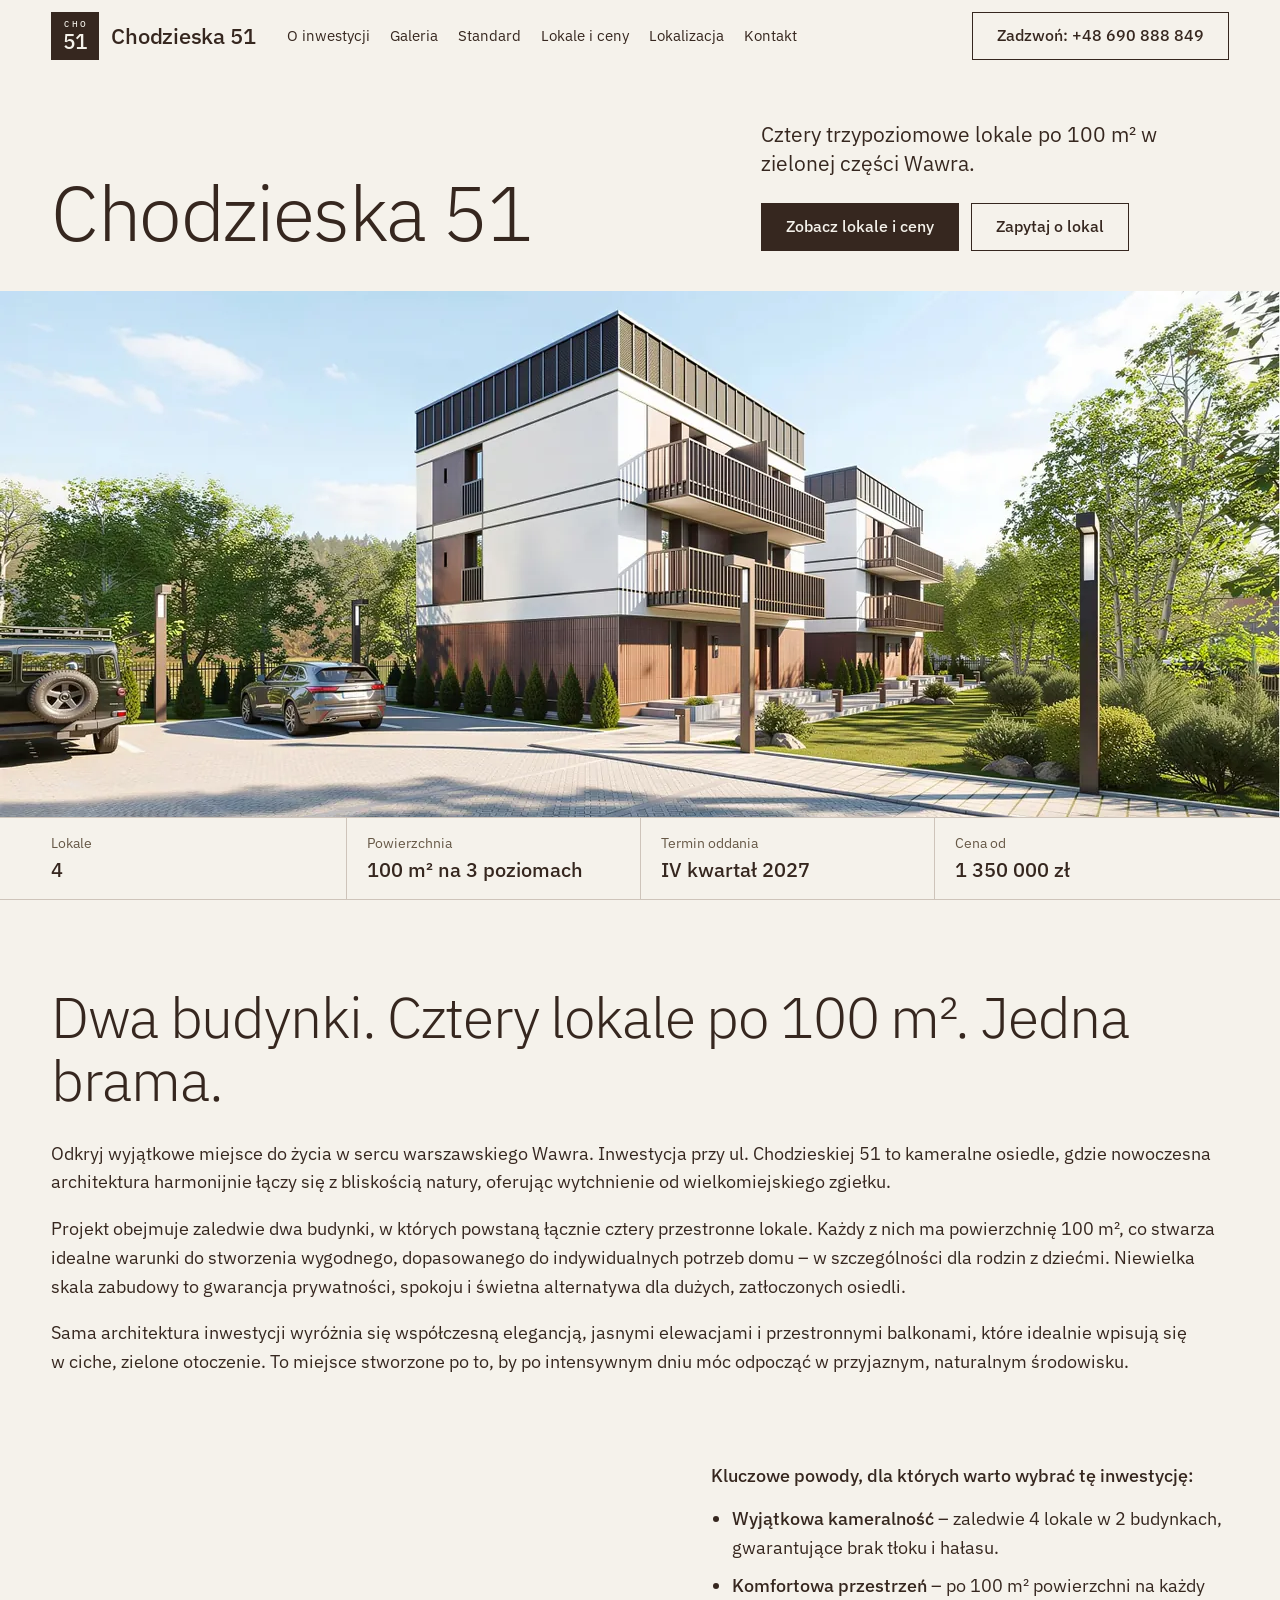
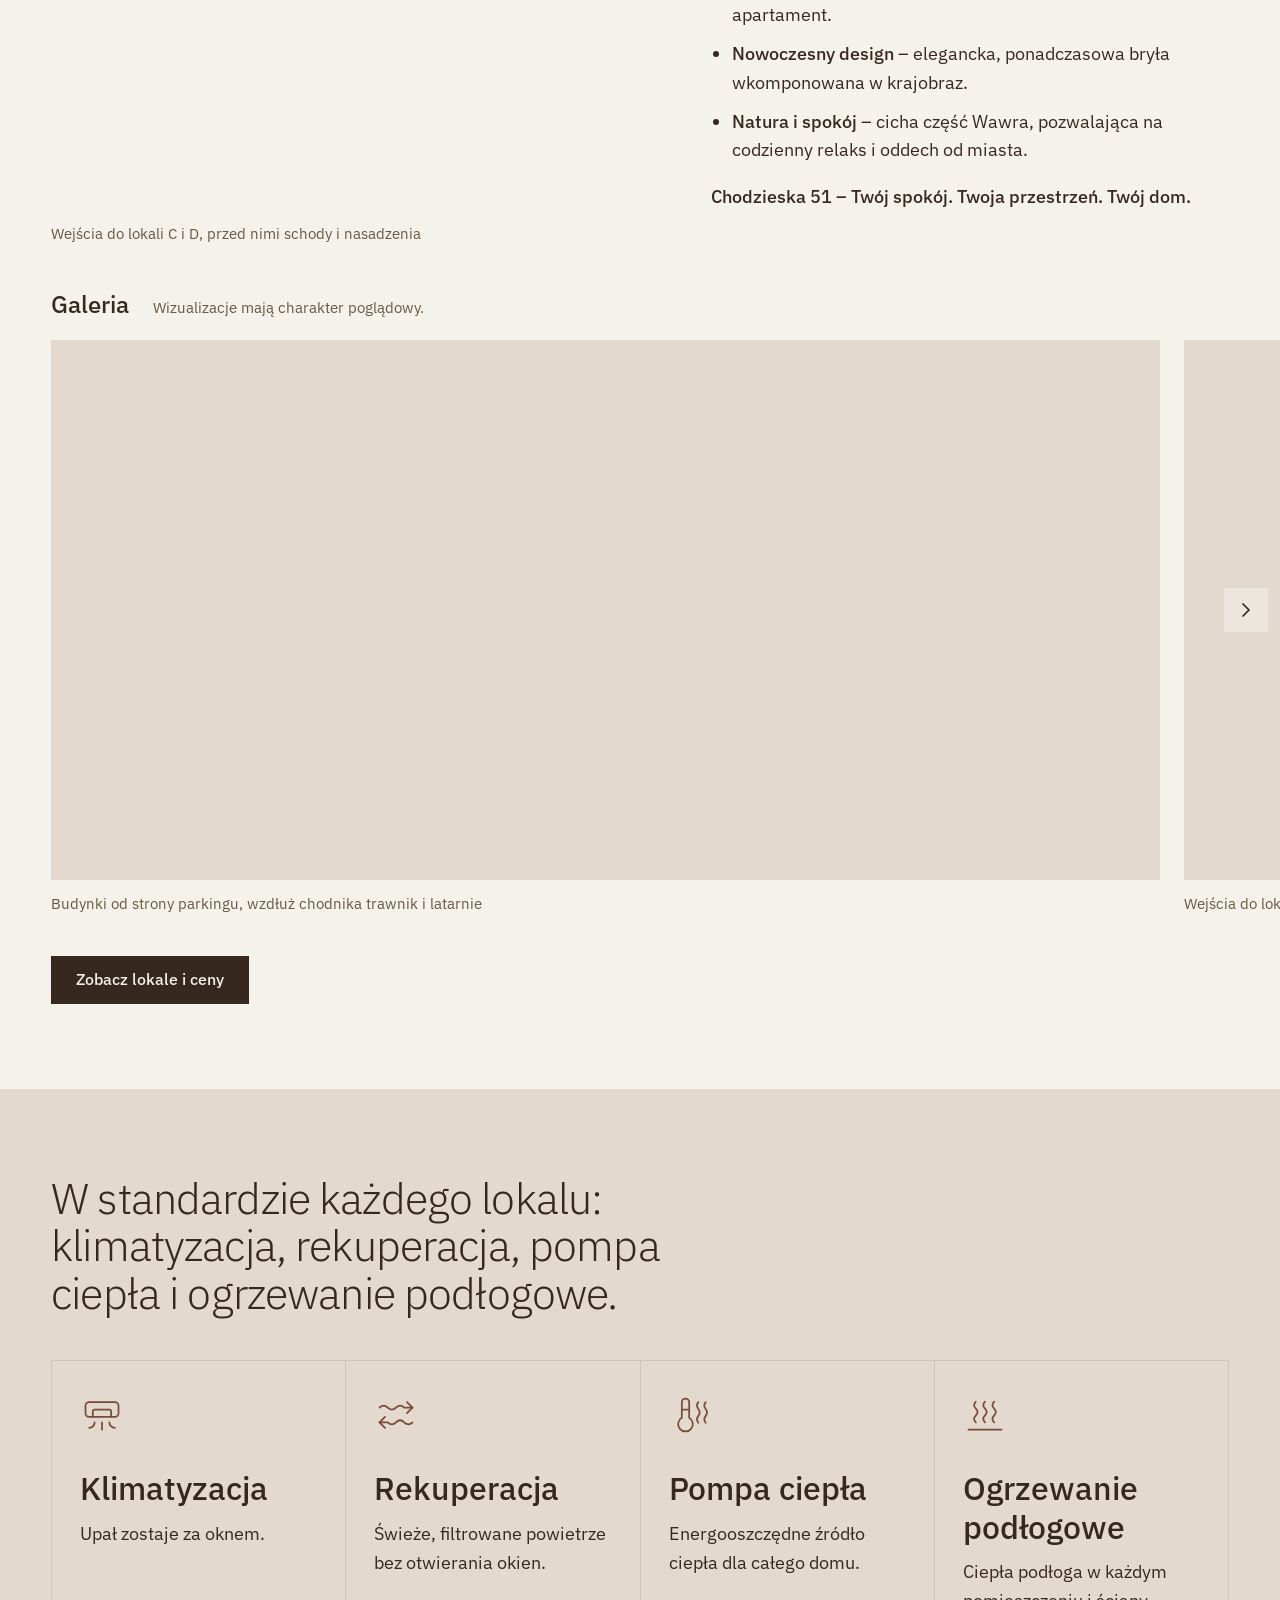
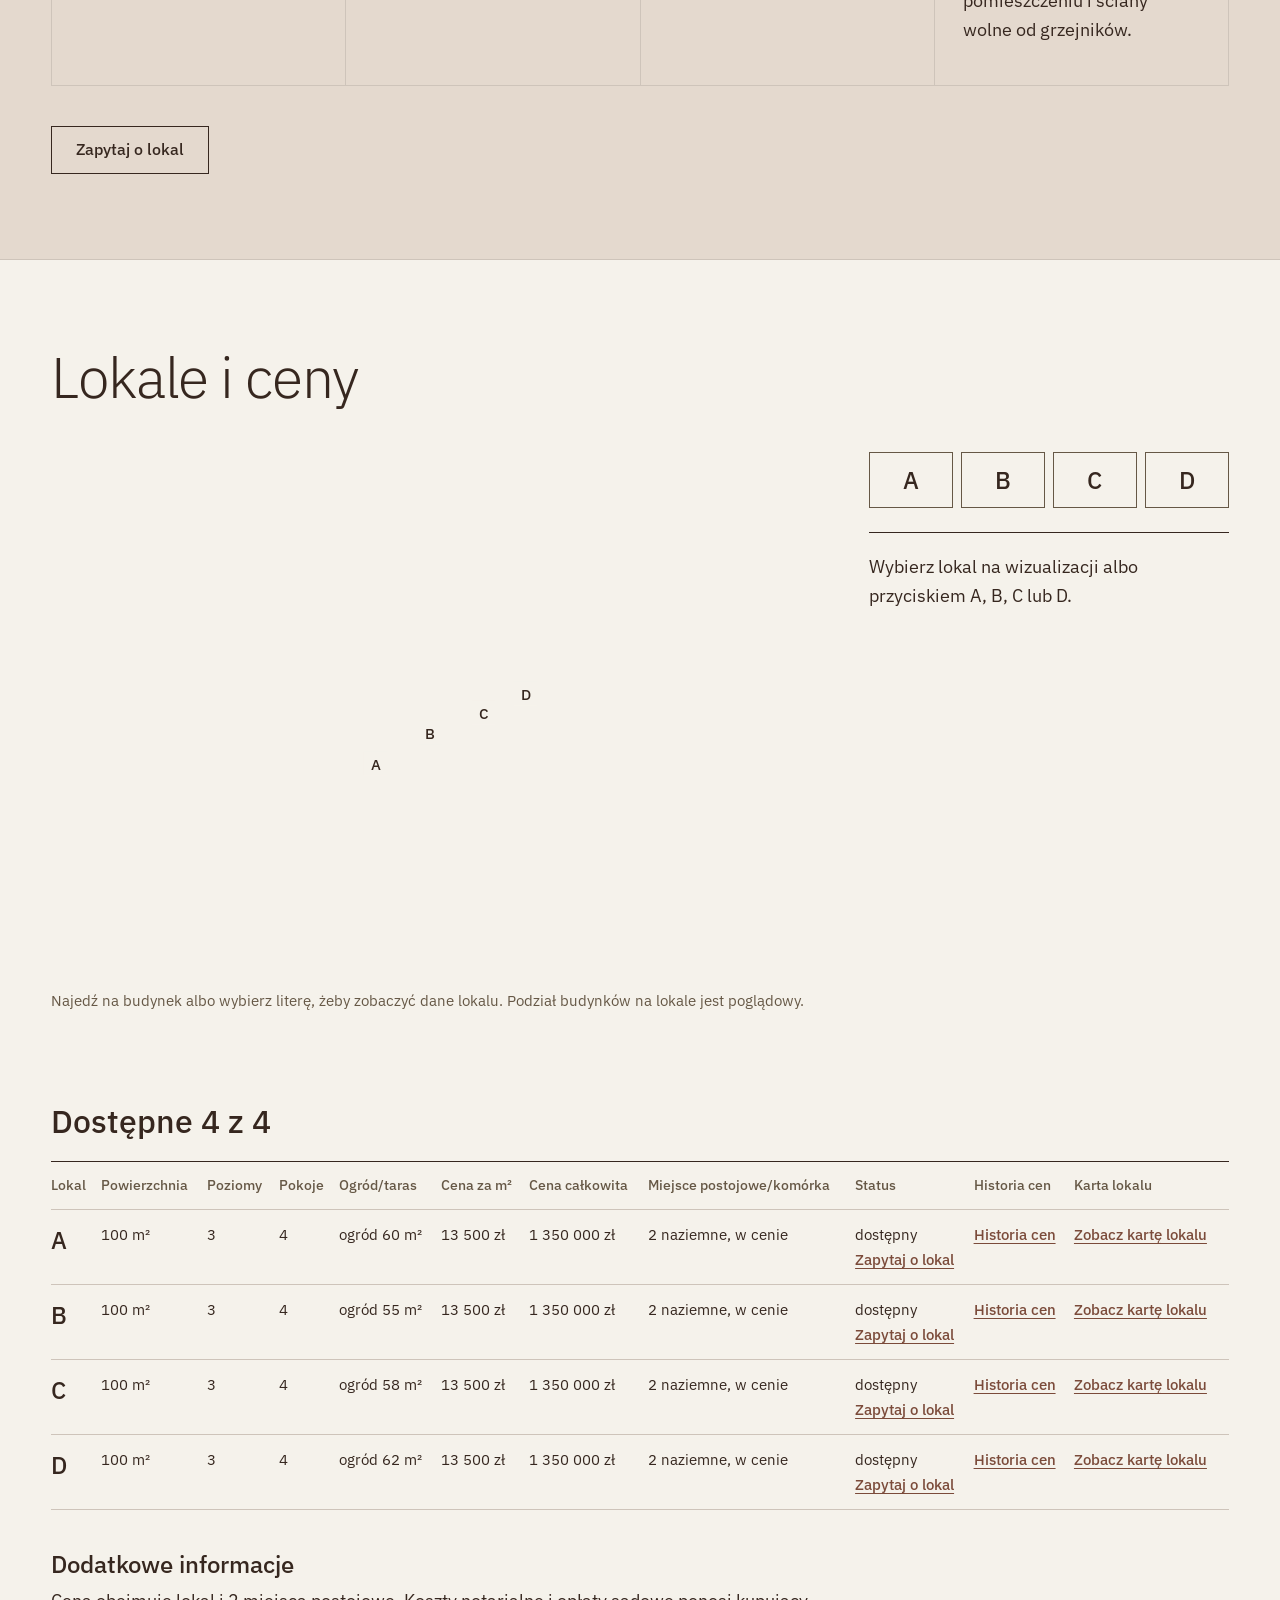
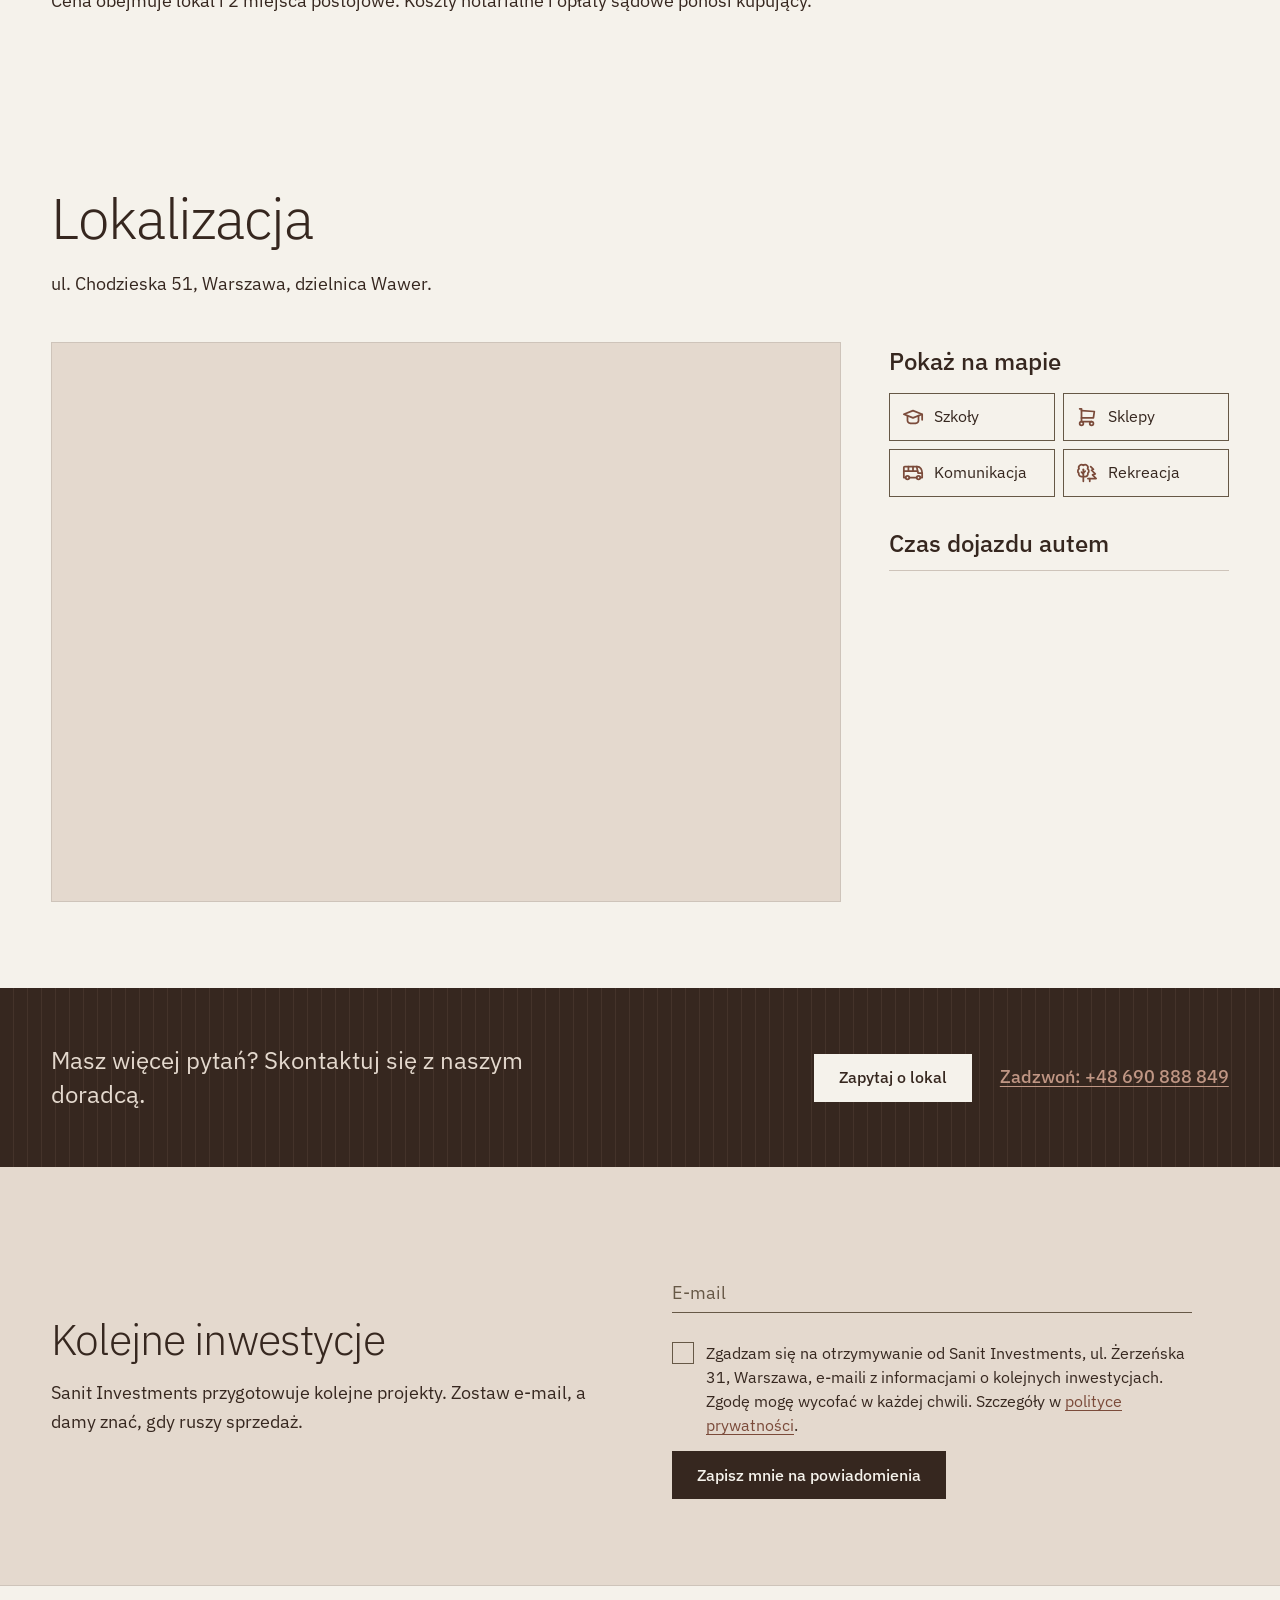
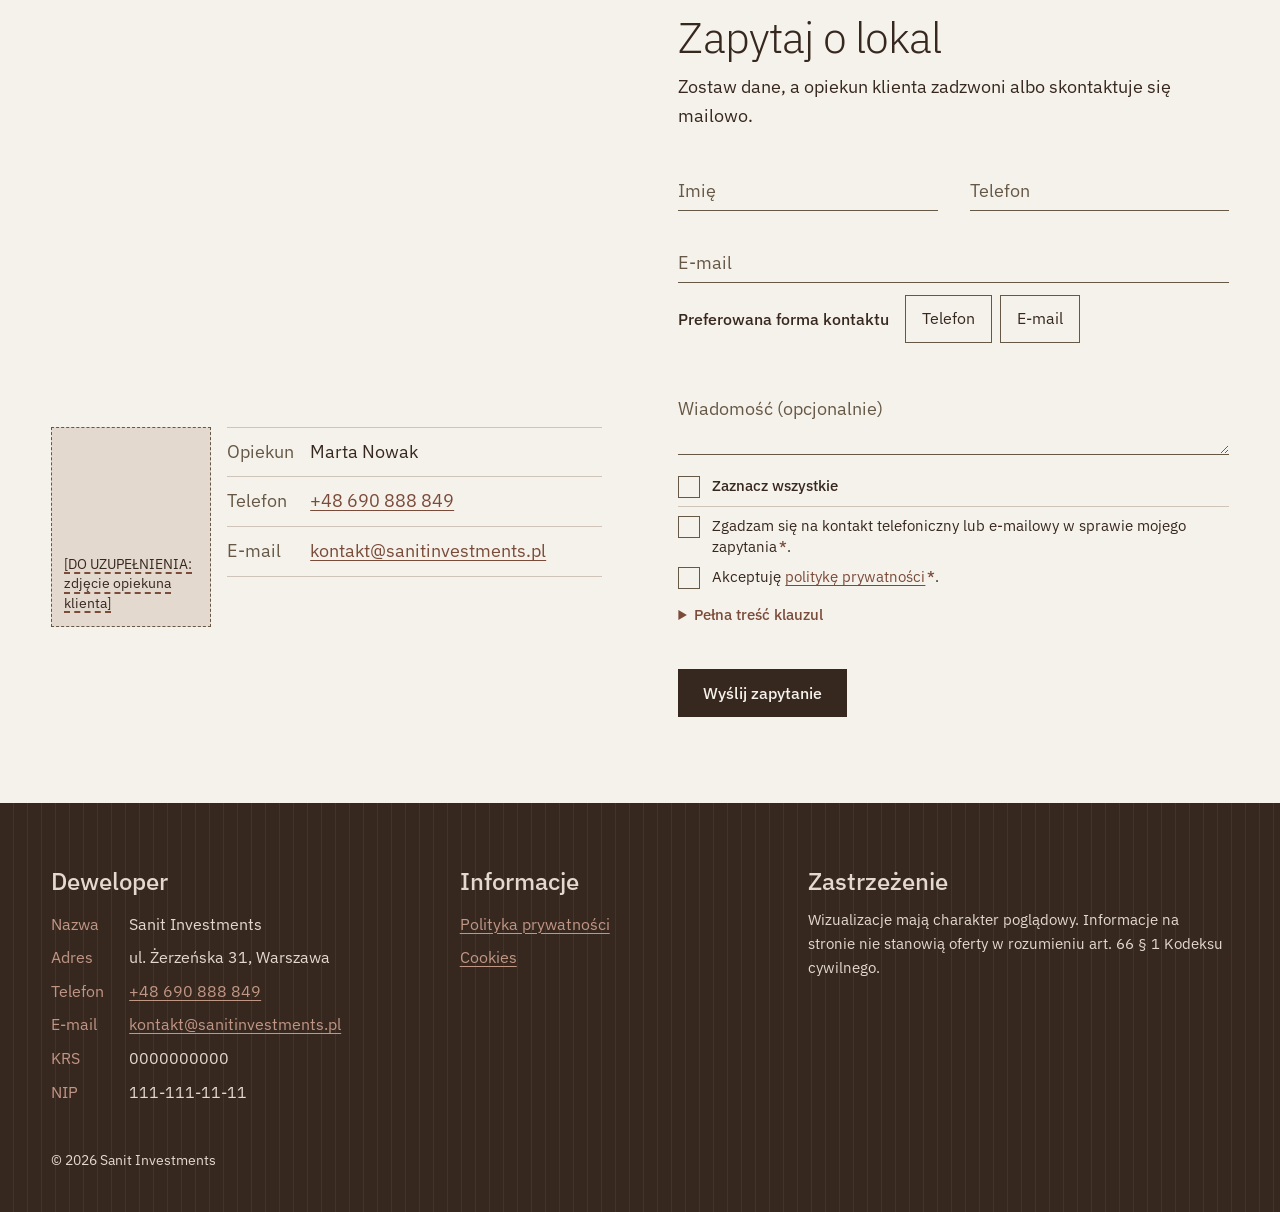
==== index.html @ c9e40774 "Aktualizacja z repo źródłowego (commit 1cdd232, test hero wariant B)" ====
<!doctype html>
<html lang="pl">
<head>
  <meta charset="utf-8">
  <meta http-equiv="Content-Security-Policy" content="default-src 'self'; script-src 'self'; style-src 'self'; img-src 'self' https://tile.openstreetmap.org; font-src 'self'; connect-src 'self'; form-action 'self'; base-uri 'self'; object-src 'none'">
  <meta name="referrer" content="strict-origin-when-cross-origin">
  <meta name="robots" content="noindex">
  <meta name="viewport" content="width=device-width, initial-scale=1">
  <title>Chodzieska 51 — cztery trzypoziomowe lokale w Wawrze | Sanit Investments</title>
  <meta name="description" content="Chodzieska 51 w Warszawie-Wawrze: dwa budynki, cztery trzypoziomowe lokale po 100 m². W standardzie klimatyzacja, rekuperacja, pompa ciepła i ogrzewanie podłogowe. Ceny jawne na stronie. Deweloper: Sanit Investments.">
  <!-- Domena poglądowa (POGLĄDOWE), do podmiany -->
  <link rel="canonical" href="https://kacperkwasek.github.io/chodzieska-51/">
  <meta property="og:type" content="website">
  <meta property="og:site_name" content="Sanit Investments">
  <meta property="og:locale" content="pl_PL">
  <meta property="og:title" content="Chodzieska 51 — cztery trzypoziomowe lokale w Wawrze">
  <meta property="og:description" content="Dwa budynki, cztery lokale po 100 m² na trzech poziomach. Warszawa, Wawer. Deweloper: Sanit Investments.">
  <meta property="og:url" content="https://kacperkwasek.github.io/chodzieska-51/">
  <meta property="og:image" content="https://kacperkwasek.github.io/chodzieska-51/assets/img/og-chodzieska-51.jpg">
  <meta property="og:image:width" content="1200">
  <meta property="og:image:height" content="630">
  <meta property="og:image:alt" content="Budynki Chodzieska 51 widziane od strony parkingu">
  <meta name="twitter:card" content="summary_large_image">
  <meta name="theme-color" content="#F5F2EB">
  <link rel="icon" href="assets/icons/favicon.svg" type="image/svg+xml">

  <link rel="preload" href="assets/fonts/ibm-plex-sans-latin-300-normal.woff2" as="font" type="font/woff2" crossorigin>
  <link rel="preload" href="assets/fonts/ibm-plex-sans-latin-400-normal.woff2" as="font" type="font/woff2" crossorigin>
  <link rel="stylesheet" href="assets/vendor/leaflet/leaflet.css">
  <link rel="stylesheet" href="assets/css/style.css">

  <script src="assets/js/data.js" defer></script>
  <script src="assets/vendor/leaflet/leaflet.js" defer></script>
  <script src="assets/js/main.js" defer></script>
</head>
<body>
  <a class="przeskocz" href="#tresc">Przejdź do treści</a>

  <!-- Nawigacja -->
  <header class="nav" id="nav">
    <div class="nav__wnetrze">
      <!-- Logo tymczasowe: znak „CHO 51” (HTML + CSS) i napis, IBM Plex Sans 500 -->
      <a class="nav__logo" href="#gora" aria-label="Chodzieska 51, początek strony"><span class="logo-znak" aria-hidden="true"><span class="logo-znak__cho">CHO</span><span class="logo-znak__nr">51</span></span><span class="nav__nazwa">Chodzieska 51</span></a>
      <nav aria-label="Główna">
        <ul class="nav__linki">
          <li><a href="#inwestycja">O inwestycji</a></li>
          <li><a href="#galeria">Galeria</a></li>
          <li><a href="#standard">Standard</a></li>
          <li><a href="#lokale">Lokale i ceny</a></li>
          <li><a href="#lokalizacja">Lokalizacja</a></li>
          <li><a href="#kontakt">Kontakt</a></li>
        </ul>
      </nav>
      <div class="nav__akcje">
        <!-- od 768 px pełny numer, węziej samo „Zadzwoń” -->
        <a class="btn btn--drugi nav__telefon" href="tel:+48690888849" data-telefon="pelny">Zadzwoń: +48 690 888 849</a>
        <a class="btn btn--drugi nav__telefon nav__telefon--krotki" href="tel:+48690888849" data-telefon="krotki">Zadzwoń</a>
        <button class="nav__menu-przycisk" type="button" aria-expanded="false" aria-controls="menu-panel">
          <svg class="ikona ikona--menu" aria-hidden="true" focusable="false"><use href="assets/icons/ikony.svg#menu"></use></svg><svg class="ikona ikona--zamknij" aria-hidden="true" focusable="false"><use href="assets/icons/ikony.svg#zamknij"></use></svg>Menu
        </button>
      </div>
    </div>
  </header>
  <div class="nav__panel" id="menu-panel" hidden>
    <nav aria-label="Menu">
      <ul>
        <li><a href="#inwestycja">O inwestycji</a></li>
        <li><a href="#galeria">Galeria</a></li>
        <li><a href="#standard">Standard</a></li>
        <li><a href="#lokale">Lokale i ceny</a></li>
        <li><a href="#lokalizacja">Lokalizacja</a></li>
        <li><a href="#kontakt">Kontakt</a></li>
      </ul>
    </nav>
    <div class="nav__panel-kontakt">
      <a class="btn btn--drugi nav__telefon" href="tel:+48690888849" data-telefon="pelny">Zadzwoń: +48 690 888 849</a>
      <a class="btn" href="#kontakt" data-zapytaj="">Zapytaj o lokal</a>
    </div>
  </div>

  <main id="tresc">

    <!-- 1. Hero (wariant B): nagłówek nad panoramą, pod nią pas faktów; żaden tekst nie leży na zdjęciu -->
    <section class="hero" id="gora" aria-labelledby="hero-tytul">
      <div class="wrap hero__rzad">
        <h1 id="hero-tytul">Chodzieska 51</h1>
        <div class="hero__prawa">
          <p class="hero__lead">Cztery trzypoziomowe lokale po 100&nbsp;m² w zielonej części Wawra.</p>
          <div class="hero__akcje">
            <a class="btn" href="#lokale">Zobacz lokale i ceny</a>
            <a class="btn btn--drugi" href="#kontakt" data-zapytaj="">Zapytaj o lokal</a>
          </div>
        </div>
      </div>
      <figure class="hero__panorama">
        <picture>
          <source type="image/webp" sizes="(max-width: 767px) 162vw, 100vw"
            srcset="assets/img/wizualizacja-3-640.webp 640w, assets/img/wizualizacja-3-1280.webp 1280w, assets/img/wizualizacja-3-1412.webp 1412w, assets/img/wizualizacja-3-2560.webp 2560w">
          <img src="assets/img/wizualizacja-3-1412.jpg"
            srcset="assets/img/wizualizacja-3-640.jpg 640w, assets/img/wizualizacja-3-1280.jpg 1280w, assets/img/wizualizacja-3-1412.jpg 1412w, assets/img/wizualizacja-3-2560.jpg 2560w"
            sizes="(max-width: 767px) 162vw, 100vw" width="1412" height="656" loading="eager" fetchpriority="high" decoding="async"
            alt="Dwa budynki Chodzieska 51 od strony parkingu: jasny tynk, brązowa okładzina, balkony z lamelami i zieleń wokół">
        </picture>
      </figure>
      <!-- Pas faktów: wartości wstawia main.js z data.js -->
      <div class="hero__fakty">
        <ul class="wrap hero__fakty-lista">
          <li><span class="etykieta">Lokale</span><span class="wartosc" data-lokale-liczba></span></li>
          <li><span class="etykieta">Powierzchnia</span><span class="wartosc" data-powierzchnia></span></li>
          <li><span class="etykieta">Termin oddania</span><span class="wartosc" data-termin></span></li>
          <li><span class="etykieta">Cena od</span><span class="wartosc" data-cena-od></span></li>
        </ul>
      </div>
    </section>

    <!-- 2. Inwestycja: tekst z renderem 7, pod spodem galeria -->
    <section class="sekcja inwestycja" id="inwestycja" aria-labelledby="inwestycja-tytul">
      <div class="wrap">
        <h2 id="inwestycja-tytul" class="wizualnie-ukryte">Inwestycja</h2>
        <!-- Pierwszy rząd: zdanie i opis na całą szerokość -->
        <div class="inwestycja__intro">
          <!-- Wariant domyślny: jedno duże zdanie -->
          <p class="intro__zdanie" data-wariant="zdanie">Dwa budynki. Cztery lokale po 100&nbsp;m². Jedna brama.</p>
          <!-- Wariant alternatywny (?intro=fakty): statyczny pasek faktów zamiast zdania -->
          <ul class="intro__fakty" data-wariant="fakty" hidden>
            <li><span class="liczba">2</span><span class="opis">budynki</span></li>
            <li><span class="liczba">4</span><span class="opis">lokale</span></li>
            <li><span class="liczba">100&nbsp;m²</span><span class="opis">każdy lokal</span></li>
            <li><span class="liczba">3</span><span class="opis">poziomy w każdym lokalu</span></li>
          </ul>
          <div class="intro__opis">
            <p>Odkryj wyjątkowe miejsce do życia w&nbsp;sercu warszawskiego Wawra. Inwestycja przy ul.&nbsp;Chodzieskiej 51 to kameralne osiedle, gdzie nowoczesna architektura harmonijnie łączy się z&nbsp;bliskością natury, oferując wytchnienie od wielkomiejskiego zgiełku.</p>
            <p>Projekt obejmuje zaledwie dwa budynki, w&nbsp;których powstaną łącznie cztery przestronne lokale. Każdy z&nbsp;nich ma powierzchnię 100&nbsp;m², co stwarza idealne warunki do stworzenia wygodnego, dopasowanego do indywidualnych potrzeb domu – w&nbsp;szczególności dla rodzin z&nbsp;dziećmi. Niewielka skala zabudowy to gwarancja prywatności, spokoju i&nbsp;świetna alternatywa dla dużych, zatłoczonych osiedli.</p>
            <p>Sama architektura inwestycji wyróżnia się współczesną elegancją, jasnymi elewacjami i&nbsp;przestronnymi balkonami, które idealnie wpisują się w&nbsp;ciche, zielone otoczenie. To miejsce stworzone po to, by po intensywnym dniu móc odpocząć w&nbsp;przyjaznym, naturalnym środowisku.</p>
          </div>
        </div>
        <!-- Drugi rząd: render 7 z lewej, kluczowe powody z prawej -->
        <div class="inwestycja__rzad">
          <figure class="inwestycja__zdjecie">
            <button type="button" class="powieksz" data-podglad aria-label="Powiększ zdjęcie: Wejścia do lokali C i D, przed nimi schody i nasadzenia">
              <picture>
                <source type="image/webp" sizes="(min-width: 900px) 46vw, 100vw" srcset="assets/img/wizualizacja-7-640.webp 640w, assets/img/wizualizacja-7-1194.webp 1194w">
                <img src="assets/img/wizualizacja-7-1194.jpg" srcset="assets/img/wizualizacja-7-640.jpg 640w, assets/img/wizualizacja-7-1194.jpg 1194w" sizes="(min-width: 900px) 46vw, 100vw"
                  width="1194" height="775" loading="lazy" decoding="async"
                  alt="Wejścia do lokali C i D z tabliczkami z literami, przed nimi schody, trawnik i nasadzenia">
              </picture>
            </button>
            <figcaption class="drobny">Wejścia do lokali C i D, przed nimi schody i nasadzenia</figcaption>
          </figure>
          <div class="inwestycja__powody">
            <p class="intro__wstep-listy">Kluczowe powody, dla których warto wybrać tę inwestycję:</p>
            <ul class="intro__powody">
              <li><strong>Wyjątkowa kameralność</strong> – zaledwie 4 lokale w&nbsp;2 budynkach, gwarantujące brak tłoku i&nbsp;hałasu.</li>
              <li><strong>Komfortowa przestrzeń</strong> – po 100&nbsp;m² powierzchni na każdy apartament.</li>
              <li><strong>Nowoczesny design</strong> – elegancka, ponadczasowa bryła wkomponowana w&nbsp;krajobraz.</li>
              <li><strong>Natura i&nbsp;spokój</strong> – cicha część Wawra, pozwalająca na codzienny relaks i&nbsp;oddech od miasta.</li>
            </ul>
            <p class="intro__haslo">Chodzieska 51 – Twój spokój. Twoja przestrzeń. Twój dom.</p>
          </div>
        </div>
      </div>

      <!-- Galeria (kotwica #galeria dla linku w nawigacji) -->
      <div class="galeria" id="galeria" role="group" aria-labelledby="galeria-tytul">
        <div class="wrap galeria__gora">
          <div class="galeria__tytul">
            <h3 id="galeria-tytul">Galeria</h3>
            <p class="drobny">Wizualizacje mają charakter poglądowy.</p>
          </div>
        </div>
        <!-- Karuzela: przesuwanie na boki (palec, gładzik, przeciąganie myszą) albo strzałki na krawędziach;
             z klawiatury strzałki w lewo/prawo, gdy galeria ma fokus. Bez zapętlania i bez autoodtwarzania. -->
        <div class="galeria__scena">
          <button type="button" class="galeria__strzalka galeria__strzalka--lewa" data-kierunek="-1" aria-label="Poprzednie zdjęcie" aria-controls="galeria-okno"><svg class="ikona" aria-hidden="true" focusable="false"><use href="assets/icons/ikony.svg#strzalka-lewa"></use></svg></button>
          <button type="button" class="galeria__strzalka galeria__strzalka--prawa" data-kierunek="1" aria-label="Następne zdjęcie" aria-controls="galeria-okno"><svg class="ikona" aria-hidden="true" focusable="false"><use href="assets/icons/ikony.svg#strzalka-prawa"></use></svg></button>
        <div class="galeria__okno" id="galeria-okno" tabindex="0" role="region" aria-label="Zdjęcia, przesuwane w poziomie. Strzałki w lewo i w prawo zmieniają zdjęcie.">
          <ul class="galeria__tor">
            <li>
              <figure>
                <button type="button" class="powieksz" data-podglad aria-label="Powiększ zdjęcie: Budynki od strony parkingu, wzdłuż chodnika trawnik i latarnie">
                  <picture>
                    <source type="image/webp" sizes="(min-width: 900px) 1290px, 650px" srcset="assets/img/wizualizacja-3-640.webp 640w, assets/img/wizualizacja-3-1280.webp 1280w, assets/img/wizualizacja-3-1412.webp 1412w">
                    <img src="assets/img/wizualizacja-3-1280.jpg" srcset="assets/img/wizualizacja-3-640.jpg 640w, assets/img/wizualizacja-3-1280.jpg 1280w, assets/img/wizualizacja-3-1412.jpg 1412w" sizes="(min-width: 900px) 1290px, 650px"
                      width="1412" height="656" loading="lazy" decoding="async"
                      alt="Dwa budynki od strony parkingu, przed nimi parking z kostki i latarnie">
                  </picture>
                </button>
                <figcaption>Budynki od strony parkingu, wzdłuż chodnika trawnik i latarnie</figcaption>
              </figure>
            </li>
            <li>
              <figure>
                <button type="button" class="powieksz" data-podglad aria-label="Powiększ zdjęcie: Wejścia do lokali A i B od strony ogrodu">
                  <picture>
                    <source type="image/webp" sizes="(min-width: 900px) 930px, 470px" srcset="assets/img/wizualizacja-4-640.webp 640w, assets/img/wizualizacja-4-1194.webp 1194w">
                    <img src="assets/img/wizualizacja-4-1194.jpg" srcset="assets/img/wizualizacja-4-640.jpg 640w, assets/img/wizualizacja-4-1194.jpg 1194w" sizes="(min-width: 900px) 930px, 470px"
                      width="1194" height="775" loading="lazy" decoding="async"
                      alt="Wejścia do lokali A i B z tabliczkami z literami, przed nimi chodnik i trawnik">
                  </picture>
                </button>
                <figcaption>Wejścia do lokali A i B od strony ogrodu</figcaption>
              </figure>
            </li>
            <li>
              <figure>
                <button type="button" class="powieksz" data-podglad aria-label="Powiększ zdjęcie: Taras z fotelami przy przeszklonych drzwiach na parterze">
                  <picture>
                    <source type="image/webp" sizes="(min-width: 900px) 930px, 470px" srcset="assets/img/wizualizacja-5-640.webp 640w, assets/img/wizualizacja-5-1194.webp 1194w">
                    <img src="assets/img/wizualizacja-5-1194.jpg" srcset="assets/img/wizualizacja-5-640.jpg 640w, assets/img/wizualizacja-5-1194.jpg 1194w" sizes="(min-width: 900px) 930px, 470px"
                      width="1194" height="775" loading="lazy" decoding="async"
                      alt="Taras przy przeszklonych drzwiach z dwoma fotelami i stolikiem, obok ścianka z lamel">
                  </picture>
                </button>
                <figcaption>Taras z fotelami przy przeszklonych drzwiach na parterze</figcaption>
              </figure>
            </li>
            <li>
              <figure>
                <button type="button" class="powieksz" data-podglad aria-label="Powiększ zdjęcie: Taras z leżakami, za nim trawnik i rząd iglaków">
                  <picture>
                    <source type="image/webp" sizes="(min-width: 900px) 930px, 470px" srcset="assets/img/wizualizacja-6-640.webp 640w, assets/img/wizualizacja-6-1194.webp 1194w">
                    <img src="assets/img/wizualizacja-6-1194.jpg" srcset="assets/img/wizualizacja-6-640.jpg 640w, assets/img/wizualizacja-6-1194.jpg 1194w" sizes="(min-width: 900px) 930px, 470px"
                      width="1194" height="775" loading="lazy" decoding="async"
                      alt="Taras z dwoma leżakami przy przeszklonych drzwiach, za nim trawnik i iglaki">
                  </picture>
                </button>
                <figcaption>Taras z leżakami, za nim trawnik i rząd iglaków</figcaption>
              </figure>
            </li>
            <li>
              <figure>
                <button type="button" class="powieksz" data-podglad aria-label="Powiększ zdjęcie: Chodnik od parkingu do wejść, obok trawnik i krzewy">
                  <picture>
                    <source type="image/webp" sizes="(min-width: 900px) 780px, 390px" srcset="assets/img/wizualizacja-2-640.webp 640w, assets/img/wizualizacja-2-850.webp 850w">
                    <img src="assets/img/wizualizacja-2-850.jpg" srcset="assets/img/wizualizacja-2-640.jpg 640w, assets/img/wizualizacja-2-850.jpg 850w" sizes="(min-width: 900px) 780px, 390px"
                      width="850" height="655" loading="lazy" decoding="async"
                      alt="Chodnik wzdłuż budynków, latarnie, trawnik i krzewy">
                  </picture>
                </button>
                <figcaption>Chodnik od parkingu do wejść, obok trawnik i krzewy</figcaption>
              </figure>
            </li>
            <li>
              <figure>
                <button type="button" class="powieksz" data-podglad aria-label="Powiększ zdjęcie: Brama wjazdowa z nazwą ulicy, za nią podjazd z kostki">
                  <picture>
                    <source type="image/webp" sizes="(min-width: 900px) 870px, 440px" srcset="assets/img/wizualizacja-8-640.webp 640w, assets/img/wizualizacja-8-1157.webp 1157w">
                    <img src="assets/img/wizualizacja-8-1157.jpg" srcset="assets/img/wizualizacja-8-640.jpg 640w, assets/img/wizualizacja-8-1157.jpg 1157w" sizes="(min-width: 900px) 870px, 440px"
                      width="1157" height="800" loading="lazy" decoding="async"
                      alt="Brama wjazdowa z tabliczką CHODZIESKA, za nią podjazd z kostki i budynki">
                  </picture>
                </button>
                <figcaption>Brama wjazdowa z nazwą ulicy, za nią podjazd z kostki</figcaption>
              </figure>
            </li>
          </ul>
        </div>
        </div>
      </div>

      <!-- CTA pod galerią: w tej samej pozycji co „Zapytaj o lokal” pod planszami Standardu -->
      <div class="wrap cta-wiersz">
        <a class="btn" href="#lokale">Zobacz lokale i ceny</a>
      </div>
    </section>

    <!-- 4. Standard -->
    <section class="sekcja sekcja--cien standard" id="standard" aria-labelledby="standard-tytul">
      <div class="wrap">
        <div class="sekcja__naglowek">
          <h2 id="standard-tytul">W standardzie każdego lokalu: klimatyzacja, rekuperacja, pompa ciepła i ogrzewanie podłogowe.</h2>
        </div>
        <!-- Ikony: assets/icons/ikony.svg (Tabler Icons MIT + własne w stylu Tablera, tools/ikony.py) -->
        <ul class="plansze">
          <li class="plansza">
            <svg class="ikona" aria-hidden="true" focusable="false"><use href="assets/icons/ikony.svg#klimatyzacja"></use></svg>
            <h3>Klimatyzacja</h3>
            <p>Upał zostaje za oknem.</p>
          </li>
          <li class="plansza">
            <svg class="ikona" aria-hidden="true" focusable="false"><use href="assets/icons/ikony.svg#rekuperacja"></use></svg>
            <h3>Rekuperacja</h3>
            <p>Świeże, filtrowane powietrze bez otwierania okien.</p>
          </li>
          <li class="plansza">
            <svg class="ikona" aria-hidden="true" focusable="false"><use href="assets/icons/ikony.svg#pompa-ciepla"></use></svg>
            <h3>Pompa ciepła</h3>
            <!-- TODO: doprecyzować po potwierdzeniu typu pompy -->
            <p>Energooszczędne źródło ciepła dla całego domu.</p>
          </li>
          <li class="plansza">
            <svg class="ikona" aria-hidden="true" focusable="false"><use href="assets/icons/ikony.svg#ogrzewanie-podlogowe"></use></svg>
            <h3>Ogrzewanie podłogowe</h3>
            <p>Ciepła podłoga w każdym pomieszczeniu i ściany wolne od grzejników.</p>
          </li>
        </ul>
        <div class="standard__cta">
          <a class="btn btn--drugi" href="#kontakt" data-zapytaj="">Zapytaj o lokal</a>
        </div>
      </div>
    </section>

    <!-- 5. Lokale i ceny -->
    <section class="sekcja lokale" id="lokale" aria-labelledby="lokale-tytul">
      <div class="wrap">
        <div class="sekcja__naglowek">
          <h2 id="lokale-tytul">Lokale i ceny</h2>
        </div>

        <div class="lokale__uklad">
          <figure class="wybor">
            <div class="wybor__kadr">
              <picture>
                <source type="image/webp" sizes="(min-width: 1100px) 900px, (max-width: 699px) 150vw, 100vw" srcset="assets/img/wizualizacja-1-lokale-640.webp 640w, assets/img/wizualizacja-1-lokale-1280.webp 1280w, assets/img/wizualizacja-1-lokale-1400.webp 1400w">
                <img src="assets/img/wizualizacja-1-lokale-1280.jpg" srcset="assets/img/wizualizacja-1-lokale-640.jpg 640w, assets/img/wizualizacja-1-lokale-1280.jpg 1280w, assets/img/wizualizacja-1-lokale-1400.jpg 1400w" sizes="(min-width: 1100px) 900px, (max-width: 699px) 150vw, 100vw"
                  width="1400" height="954" loading="lazy" decoding="async"
                  alt="Widok z lotu ptaka na dwa budynki Chodzieska 51 wśród zieleni, w tle panorama centrum Warszawy">
              </picture>
              <!-- Nakładka SVG z obszarami lokali: budowana w main.js z danych w data.js -->
              <svg class="wybor__nakladka" id="wybor-nakladka" role="group" aria-label="Lokale na wizualizacji"></svg>
            </div>
            <figcaption class="drobny">Najedź na budynek albo wybierz literę, żeby zobaczyć dane lokalu. Podział budynków na lokale jest poglądowy.</figcaption>
          </figure>

          <div class="lokale__boczny">
            <div class="lokale__przyciski" role="group" aria-label="Wybierz lokal">
              <button type="button" class="przycisk-lokalu" data-lokal="A" aria-pressed="false" aria-controls="panel-lokalu">A</button>
              <button type="button" class="przycisk-lokalu" data-lokal="B" aria-pressed="false" aria-controls="panel-lokalu">B</button>
              <button type="button" class="przycisk-lokalu" data-lokal="C" aria-pressed="false" aria-controls="panel-lokalu">C</button>
              <button type="button" class="przycisk-lokalu" data-lokal="D" aria-pressed="false" aria-controls="panel-lokalu">D</button>
            </div>
            <div class="panel-lokalu" id="panel-lokalu" aria-live="polite">
              <p>Wybierz lokal na wizualizacji albo przyciskiem A, B, C lub D.</p>
            </div>
          </div>
        </div>

        <div class="dostepnosc">
          <p class="dostepnosc__liczba" id="dostepnosc">Dostępne 4 z 4</p>
        </div>

        <div class="tabela-przewijana" tabindex="0" role="region" aria-labelledby="cennik-podpis">
          <table class="cennik">
            <caption id="cennik-podpis" class="wizualnie-ukryte">Cennik lokali Chodzieska 51</caption>
            <thead>
              <tr>
                <th scope="col">Lokal</th>
                <th scope="col">Powierzchnia</th>
                <th scope="col">Poziomy</th>
                <th scope="col">Pokoje</th>
                <th scope="col">Ogród/taras</th>
                <th scope="col">Cena za m²</th>
                <th scope="col">Cena całkowita</th>
                <th scope="col">Miejsce postojowe/komórka</th>
                <th scope="col">Status</th>
                <th scope="col">Historia cen</th>
                <th scope="col">Karta lokalu</th>
              </tr>
            </thead>
            <tbody id="cennik-wiersze">
              <!-- wiersze z data.js (main.js) -->
            </tbody>
          </table>
        </div>
        <noscript><p>Cennik wymaga włączonego JavaScriptu.</p></noscript>

        <div class="koszty">
          <h3>Dodatkowe informacje</h3>
          <p data-koszty>Cena obejmuje lokal i 2 miejsca postojowe. Koszty notarialne i opłaty sądowe ponosi kupujący.</p>
        </div>
      </div>
    </section>

    <dialog class="okno" id="okno-historia" aria-labelledby="okno-historia-tytul">
      <div class="okno__wnetrze">
        <div class="okno__gora">
          <h2 id="okno-historia-tytul">Historia cen</h2>
          <button type="button" class="okno__zamknij" data-zamknij>Zamknij</button>
        </div>
        <div id="okno-historia-tresc"></div>
      </div>
    </dialog>

    <!-- Karta lokalu: panel z prawej (desktop) / pełny ekran (telefon); treść wstawia main.js z data.js.
         Adres #lokal-a … #lokal-d otwiera kartę od razu. -->
    <dialog class="karta" id="karta" aria-labelledby="karta-tytul">
      <div class="karta__gora">
        <div>
          <h2 id="karta-tytul">Lokal</h2>
          <p class="karta__status" id="karta-status"></p>
        </div>
        <button type="button" class="btn btn--drugi" data-zamknij>Zamknij</button>
      </div>
      <div class="karta__tresc" id="karta-tresc"></div>
    </dialog>

    <!-- Podgląd zdjęć na pełnym ekranie (galeria i render 7); treść wstawia main.js -->
    <dialog class="podglad" id="podglad" aria-label="Podgląd zdjęcia">
      <div class="podglad__gora">
        <p class="podglad__licznik" aria-live="polite"></p>
        <button type="button" class="btn btn--jasny" data-zamknij>Zamknij</button>
      </div>
      <figure class="podglad__scena">
        <div class="podglad__obraz"></div>
        <figcaption class="podglad__podpis"></figcaption>
      </figure>
      <div class="podglad__nawigacja">
        <button type="button" class="btn btn--jasny" data-kierunek="-1" aria-label="Poprzednie zdjęcie">Poprzednie</button>
        <button type="button" class="btn btn--jasny" data-kierunek="1" aria-label="Następne zdjęcie">Następne</button>
      </div>
    </dialog>

    <!-- 6. Lokalizacja -->
    <section class="sekcja lokalizacja" id="lokalizacja" aria-labelledby="lokalizacja-tytul">
      <div class="wrap">
        <div class="sekcja__naglowek">
          <h2 id="lokalizacja-tytul">Lokalizacja</h2>
          <p>ul. Chodzieska 51, Warszawa, dzielnica Wawer.</p>
        </div>
        <div class="lokalizacja__uklad">
          <div>
            <div class="mapa" id="mapa" role="region" aria-label="Mapa okolicy ul. Chodzieskiej"></div>
          </div>
          <div>
            <fieldset class="filtry">
              <legend>Pokaż na mapie</legend>
              <div class="filtry__lista">
                <button type="button" class="filtr" data-kategoria="szkoly" aria-pressed="true"><svg class="ikona" aria-hidden="true" focusable="false"><use href="assets/icons/ikony.svg#szkoly"></use></svg>Szkoły</button>
                <button type="button" class="filtr" data-kategoria="sklepy" aria-pressed="true"><svg class="ikona" aria-hidden="true" focusable="false"><use href="assets/icons/ikony.svg#sklepy"></use></svg>Sklepy</button>
                <button type="button" class="filtr" data-kategoria="komunikacja" aria-pressed="true"><svg class="ikona" aria-hidden="true" focusable="false"><use href="assets/icons/ikony.svg#komunikacja"></use></svg>Komunikacja</button>
                <button type="button" class="filtr" data-kategoria="zielen" aria-pressed="true"><svg class="ikona" aria-hidden="true" focusable="false"><use href="assets/icons/ikony.svg#zielen"></use></svg>Rekreacja</button>
              </div>
            </fieldset>
            <div class="dojazdy">
              <h3>Czas dojazdu autem</h3>
              <dl id="dojazdy"></dl>
            </div>
          </div>
        </div>
      </div>
    </section>

    <!-- Pas CTA między Lokalizacją a dalszą częścią strony (ciemny, pionowe prążkowanie) -->
    <section class="ciemna pas-cta" aria-label="Zapytaj o lokal">
      <div class="wrap pas-cta__wnetrze">
        <p class="pas-cta__tekst">Masz więcej pytań? Skontaktuj się z naszym doradcą.</p>
        <div class="pas-cta__akcje">
          <a class="btn btn--jasny" href="#kontakt" data-zapytaj="">Zapytaj o lokal</a>
          <a class="pas-cta__tel" href="tel:+48690888849" data-telefon="pelny">Zadzwoń: +48 690 888 849</a>
        </div>
      </div>
    </section>

    <!-- 7. Kolejne inwestycje -->
    <section class="sekcja sekcja--cien kolejne" id="kolejne" aria-labelledby="kolejne-tytul">
      <div class="wrap kolejne__uklad">
        <div>
          <h2 id="kolejne-tytul">Kolejne inwestycje</h2>
          <p><span data-spolka-nazwa>Sanit Investments</span> przygotowuje kolejne projekty. Zostaw e-mail, a damy znać, gdy ruszy sprzedaż.</p>
        </div>
        <div>
          <form id="formularz-powiadomienia" action="/api/powiadomienia" method="post" novalidate>
            <div class="pole">
              <input type="email" id="pow-email" name="email" placeholder=" " autocomplete="email" required aria-describedby="pow-email-blad">
              <label for="pow-email">E-mail</label>
              <span class="blad" id="pow-email-blad" hidden></span>
            </div>
            <div class="zgoda">
              <input type="checkbox" id="pow-zgoda" name="zgoda_powiadomienia" value="tak" required aria-describedby="pow-zgoda-blad">
              <div>
                <label for="pow-zgoda">Zgadzam się na otrzymywanie od Sanit Investments, ul. Żerzeńska 31, Warszawa, e-maili z informacjami o kolejnych inwestycjach. Zgodę mogę wycofać w każdej chwili. Szczegóły w <a href="polityka-prywatnosci.html">polityce prywatności</a>.</label><!-- treść POGLĄDOWA, do weryfikacji przez prawnika -->
                <span class="blad" id="pow-zgoda-blad" hidden></span>
              </div>
            </div>
            <button class="btn" type="submit">Zapisz mnie na powiadomienia</button>
          </form>
          <div class="sukces" id="powiadomienia-sukces" hidden tabindex="-1">
            <h3>Zapisano na powiadomienia</h3>
            <p>Damy znać e-mailem, gdy ruszy sprzedaż kolejnej inwestycji.</p>
            <p class="drobny">W wersji roboczej dane nie są nigdzie wysyłane.</p>
          </div>
        </div>
      </div>
    </section>

    <!-- 8. Kontakt -->
    <section class="sekcja kontakt" id="kontakt" aria-labelledby="kontakt-naglowek">
      <div class="wrap kontakt__uklad">
        <div>
          <figure class="kontakt__zdjecie">
            <picture>
              <source type="image/webp" sizes="(min-width: 1000px) 50vw, 100vw" srcset="assets/img/wizualizacja-8-640.webp 640w, assets/img/wizualizacja-8-1157.webp 1157w">
              <img src="assets/img/wizualizacja-8-1157.jpg" srcset="assets/img/wizualizacja-8-640.jpg 640w, assets/img/wizualizacja-8-1157.jpg 1157w" sizes="(min-width: 1000px) 50vw, 100vw"
                width="1157" height="800" loading="lazy" decoding="async"
                alt="Brama wjazdowa z tabliczką CHODZIESKA, za nią podjazd i budynki">
            </picture>
          </figure>
          <div class="kontakt__dane">
            <div class="opiekun-placeholder" role="img" aria-label="Miejsce na zdjęcie opiekuna klienta">
              <span class="placeholder">[DO UZUPEŁNIENIA: zdjęcie opiekuna klienta]</span>
            </div>
            <dl>
              <div><dt>Opiekun</dt><dd data-kontakt="osoba">Marta Nowak</dd></div>
              <div><dt>Telefon</dt><dd data-kontakt="telefon"><a href="tel:+48690888849">+48 690 888 849</a></dd></div>
              <div><dt>E-mail</dt><dd data-kontakt="email"><a href="mailto:kontakt@sanitinvestments.pl">kontakt@sanitinvestments.pl</a></dd></div>
            </dl>
          </div>
        </div>

        <div>
          <h2 id="kontakt-naglowek" tabindex="-1">Zapytaj o lokal</h2>
          <p class="kontakt__intro">Zostaw dane, a opiekun klienta zadzwoni albo skontaktuje się mailowo.</p>

          <form id="formularz-kontakt" action="/api/kontakt" method="post" novalidate autocomplete="on">
            <div class="pole">
              <input type="text" id="k-imie" name="imie" placeholder=" " autocomplete="given-name" required aria-describedby="k-imie-blad">
              <label for="k-imie">Imię</label>
              <span class="blad" id="k-imie-blad" hidden></span>
            </div>
            <div class="pole">
              <input type="tel" id="k-telefon" name="telefon" placeholder=" " autocomplete="tel" inputmode="tel" required aria-describedby="k-telefon-blad">
              <label for="k-telefon">Telefon</label>
              <span class="blad" id="k-telefon-blad" hidden></span>
            </div>
            <div class="pole">
              <input type="email" id="k-email" name="email" placeholder=" " autocomplete="email" required aria-describedby="k-email-blad">
              <label for="k-email">E-mail</label>
              <span class="blad" id="k-email-blad" hidden></span>
            </div>
            <fieldset class="grupa" id="k-forma-grupa" aria-describedby="k-forma-blad">
              <legend>Preferowana forma kontaktu</legend>
              <div class="wybory">
                <label class="wybor-opcja"><input type="radio" name="forma_kontaktu" value="telefon"><span>Telefon</span></label>
                <label class="wybor-opcja"><input type="radio" name="forma_kontaktu" value="email"><span>E-mail</span></label>
              </div>
              <span class="blad" id="k-forma-blad" hidden></span>
            </fieldset>
            <div class="pole">
              <textarea id="k-wiadomosc" name="wiadomosc" placeholder=" " rows="2"></textarea>
              <label for="k-wiadomosc">Wiadomość (opcjonalnie)</label>
            </div>


            <fieldset class="grupa">
              <legend class="wizualnie-ukryte">Zgody</legend>
              <div class="zgoda zgoda--wszystkie">
                <input type="checkbox" id="k-zgody-wszystkie" autocomplete="off">
                <label for="k-zgody-wszystkie">Zaznacz wszystkie</label>
              </div>
              <div class="zgoda">
                <input type="checkbox" id="k-zgoda-kontakt" name="zgoda_kontakt" value="tak" data-zgoda required autocomplete="off" aria-describedby="k-zgoda-kontakt-blad">
                <div>
                  <label for="k-zgoda-kontakt">Zgadzam się na kontakt telefoniczny lub e-mailowy w sprawie mojego zapytania<span class="wymagane" aria-hidden="true">*</span><span class="wizualnie-ukryte"> (wymagane)</span>.</label>
                  <span class="blad" id="k-zgoda-kontakt-blad" hidden></span>
                </div>
              </div>
              <div class="zgoda">
                <input type="checkbox" id="k-zgoda-polityka" name="zgoda_polityka" value="tak" data-zgoda required autocomplete="off" aria-describedby="k-zgoda-polityka-blad">
                <div>
                  <label for="k-zgoda-polityka">Akceptuję <a href="polityka-prywatnosci.html">politykę prywatności</a><span class="wymagane" aria-hidden="true">*</span><span class="wizualnie-ukryte"> (wymagane)</span>.</label>
                  <span class="blad" id="k-zgoda-polityka-blad" hidden></span>
                </div>
              </div>
              <details class="klauzule">
                <summary>Pełna treść klauzul</summary>
                <!-- Treść POGLĄDOWA, do weryfikacji przez prawnika -->
                <p>Administratorem Twoich danych osobowych jest Sanit Investments, ul. Żerzeńska 31, Warszawa. Dane z formularza (imię, telefon, e-mail, treść wiadomości) przetwarzamy, żeby odpowiedzieć na zapytanie i skontaktować się z Tobą w wybrany sposób (art. 6 ust. 1 lit. a i b RODO). Podanie danych jest dobrowolne, ale bez nich nie odpowiemy na zapytanie.</p>
                <p>Dane przechowujemy do zakończenia rozmów o zakupie lokalu, a potem przez okres przedawnienia ewentualnych roszczeń. Odbiorcami danych mogą być firmy, które świadczą nam usługi hostingu i poczty elektronicznej. Masz prawo dostępu do danych, ich sprostowania, usunięcia, ograniczenia przetwarzania i przeniesienia, a także prawo wniesienia skargi do Prezesa Urzędu Ochrony Danych Osobowych.</p>
                <p>Zgodę na kontakt telefoniczny lub e-mailowy możesz wycofać w każdej chwili, pisząc na <a href="mailto:kontakt@sanitinvestments.pl">kontakt@sanitinvestments.pl</a>. Wycofanie zgody nie wpływa na zgodność z prawem przetwarzania przed jej wycofaniem. Więcej w <a href="polityka-prywatnosci.html">polityce prywatności</a>.</p>
              </details>
            </fieldset>

            <button class="btn kontakt__wyslij" type="submit" id="k-wyslij">Wyślij zapytanie</button>
          </form>

          <div class="sukces" id="kontakt-sukces" hidden tabindex="-1">
            <h3 id="kontakt-sukces-tytul">Wysłano zapytanie</h3>
            <p>Dziękujemy. Opiekun klienta odezwie się w wybrany przez Ciebie sposób.</p>
            <p class="drobny">W wersji roboczej dane nie są nigdzie wysyłane.</p>
          </div>
        </div>
      </div>
    </section>
  </main>

  <!-- 9. Stopka -->
  <footer class="ciemna stopka">
    <div class="wrap">
      <div class="stopka__siatka">
        <div>
          <h2>Deweloper</h2>
          <dl>
            <div><dt>Nazwa</dt><dd data-spolka="nazwa">Sanit Investments</dd></div>
            <div><dt>Adres</dt><dd data-spolka="adres">ul. Żerzeńska 31, Warszawa</dd></div>
            <div><dt>Telefon</dt><dd data-spolka="telefon"><a href="tel:+48690888849">+48 690 888 849</a></dd></div>
            <div><dt>E-mail</dt><dd data-spolka="email"><a href="mailto:kontakt@sanitinvestments.pl">kontakt@sanitinvestments.pl</a></dd></div>
            <div><dt>KRS</dt><dd data-spolka="krs">0000000000</dd></div>
            <div><dt>NIP</dt><dd data-spolka="nip">111-111-11-11</dd></div>
          </dl>
        </div>
        <div>
          <h2>Informacje</h2>
          <ul>
            <li><a href="polityka-prywatnosci.html">Polityka prywatności</a></li>
            <li><a href="polityka-prywatnosci.html#cookies">Cookies</a></li>
          </ul>
        </div>
        <div>
          <h2>Zastrzeżenie</h2>
          <p class="stopka__zastrzezenie">Wizualizacje mają charakter poglądowy. Informacje na stronie nie stanowią oferty w rozumieniu art. 66 § 1 Kodeksu cywilnego.</p>
        </div>
      </div>
      <p class="stopka__dol">© <span id="rok">2026</span> <span data-spolka="nazwa">Sanit Investments</span></p>
    </div>
  </footer>

  <!-- Telefon: przyklejony dolny pasek (po hero, chowa się przy Kontakcie i stopce) -->
  <nav class="pasek-dolny" id="pasek-dolny" aria-label="Szybki kontakt">
    <a class="btn btn--drugi" href="tel:+48690888849" data-telefon="krotki">Zadzwoń</a>
    <a class="btn" href="#kontakt" data-zapytaj="">Zapytaj o lokal</a>
  </nav>
</body>
</html>
---- assets/vendor/leaflet/leaflet.css ----
/* required styles */

.leaflet-pane,
.leaflet-tile,
.leaflet-marker-icon,
.leaflet-marker-shadow,
.leaflet-tile-container,
.leaflet-pane > svg,
.leaflet-pane > canvas,
.leaflet-zoom-box,
.leaflet-image-layer,
.leaflet-layer {
	position: absolute;
	left: 0;
	top: 0;
	}
.leaflet-container {
	overflow: hidden;
	}
.leaflet-tile,
.leaflet-marker-icon,
.leaflet-marker-shadow {
	-webkit-user-select: none;
	   -moz-user-select: none;
	        user-select: none;
	  -webkit-user-drag: none;
	}
/* Prevents IE11 from highlighting tiles in blue */
.leaflet-tile::selection {
	background: transparent;
}
/* Safari renders non-retina tile on retina better with this, but Chrome is worse */
.leaflet-safari .leaflet-tile {
	image-rendering: -webkit-optimize-contrast;
	}
/* hack that prevents hw layers "stretching" when loading new tiles */
.leaflet-safari .leaflet-tile-container {
	width: 1600px;
	height: 1600px;
	-webkit-transform-origin: 0 0;
	}
.leaflet-marker-icon,
.leaflet-marker-shadow {
	display: block;
	}
/* .leaflet-container svg: reset svg max-width decleration shipped in Joomla! (joomla.org) 3.x */
/* .leaflet-container img: map is broken in FF if you have max-width: 100% on tiles */
.leaflet-container .leaflet-overlay-pane svg {
	max-width: none !important;
	max-height: none !important;
	}
.leaflet-container .leaflet-marker-pane img,
.leaflet-container .leaflet-shadow-pane img,
.leaflet-container .leaflet-tile-pane img,
.leaflet-container img.leaflet-image-layer,
.leaflet-container .leaflet-tile {
	max-width: none !important;
	max-height: none !important;
	width: auto;
	padding: 0;
	}

.leaflet-container img.leaflet-tile {
	/* See: https://bugs.chromium.org/p/chromium/issues/detail?id=600120 */
	mix-blend-mode: plus-lighter;
}

.leaflet-container.leaflet-touch-zoom {
	-ms-touch-action: pan-x pan-y;
	touch-action: pan-x pan-y;
	}
.leaflet-container.leaflet-touch-drag {
	-ms-touch-action: pinch-zoom;
	/* Fallback for FF which doesn't support pinch-zoom */
	touch-action: none;
	touch-action: pinch-zoom;
}
.leaflet-container.leaflet-touch-drag.leaflet-touch-zoom {
	-ms-touch-action: none;
	touch-action: none;
}
.leaflet-container {
	-webkit-tap-highlight-color: transparent;
}
.leaflet-container a {
	-webkit-tap-highlight-color: rgba(51, 181, 229, 0.4);
}
.leaflet-tile {
	filter: inherit;
	visibility: hidden;
	}
.leaflet-tile-loaded {
	visibility: inherit;
	}
.leaflet-zoom-box {
	width: 0;
	height: 0;
	-moz-box-sizing: border-box;
	     box-sizing: border-box;
	z-index: 800;
	}
/* workaround for https://bugzilla.mozilla.org/show_bug.cgi?id=888319 */
.leaflet-overlay-pane svg {
	-moz-user-select: none;
	}

.leaflet-pane         { z-index: 400; }

.leaflet-tile-pane    { z-index: 200; }
.leaflet-overlay-pane { z-index: 400; }
.leaflet-shadow-pane  { z-index: 500; }
.leaflet-marker-pane  { z-index: 600; }
.leaflet-tooltip-pane   { z-index: 650; }
.leaflet-popup-pane   { z-index: 700; }

.leaflet-map-pane canvas { z-index: 100; }
.leaflet-map-pane svg    { z-index: 200; }

.leaflet-vml-shape {
	width: 1px;
	height: 1px;
	}
.lvml {
	behavior: url(#default#VML);
	display: inline-block;
	position: absolute;
	}


/* control positioning */

.leaflet-control {
	position: relative;
	z-index: 800;
	pointer-events: visiblePainted; /* IE 9-10 doesn't have auto */
	pointer-events: auto;
	}
.leaflet-top,
.leaflet-bottom {
	position: absolute;
	z-index: 1000;
	pointer-events: none;
	}
.leaflet-top {
	top: 0;
	}
.leaflet-right {
	right: 0;
	}
.leaflet-bottom {
	bottom: 0;
	}
.leaflet-left {
	left: 0;
	}
.leaflet-control {
	float: left;
	clear: both;
	}
.leaflet-right .leaflet-control {
	float: right;
	}
.leaflet-top .leaflet-control {
	margin-top: 10px;
	}
.leaflet-bottom .leaflet-control {
	margin-bottom: 10px;
	}
.leaflet-left .leaflet-control {
	margin-left: 10px;
	}
.leaflet-right .leaflet-control {
	margin-right: 10px;
	}


/* zoom and fade animations */

.leaflet-fade-anim .leaflet-popup {
	opacity: 0;
	-webkit-transition: opacity 0.2s linear;
	   -moz-transition: opacity 0.2s linear;
	        transition: opacity 0.2s linear;
	}
.leaflet-fade-anim .leaflet-map-pane .leaflet-popup {
	opacity: 1;
	}
.leaflet-zoom-animated {
	-webkit-transform-origin: 0 0;
	    -ms-transform-origin: 0 0;
	        transform-origin: 0 0;
	}
svg.leaflet-zoom-animated {
	will-change: transform;
}

.leaflet-zoom-anim .leaflet-zoom-animated {
	-webkit-transition: -webkit-transform 0.25s cubic-bezier(0,0,0.25,1);
	   -moz-transition:    -moz-transform 0.25s cubic-bezier(0,0,0.25,1);
	        transition:         transform 0.25s cubic-bezier(0,0,0.25,1);
	}
.leaflet-zoom-anim .leaflet-tile,
.leaflet-pan-anim .leaflet-tile {
	-webkit-transition: none;
	   -moz-transition: none;
	        transition: none;
	}

.leaflet-zoom-anim .leaflet-zoom-hide {
	visibility: hidden;
	}


/* cursors */

.leaflet-interactive {
	cursor: pointer;
	}
.leaflet-grab {
	cursor: -webkit-grab;
	cursor:    -moz-grab;
	cursor:         grab;
	}
.leaflet-crosshair,
.leaflet-crosshair .leaflet-interactive {
	cursor: crosshair;
	}
.leaflet-popup-pane,
.leaflet-control {
	cursor: auto;
	}
.leaflet-dragging .leaflet-grab,
.leaflet-dragging .leaflet-grab .leaflet-interactive,
.leaflet-dragging .leaflet-marker-draggable {
	cursor: move;
	cursor: -webkit-grabbing;
	cursor:    -moz-grabbing;
	cursor:         grabbing;
	}

/* marker & overlays interactivity */
.leaflet-marker-icon,
.leaflet-marker-shadow,
.leaflet-image-layer,
.leaflet-pane > svg path,
.leaflet-tile-container {
	pointer-events: none;
	}

.leaflet-marker-icon.leaflet-interactive,
.leaflet-image-layer.leaflet-interactive,
.leaflet-pane > svg path.leaflet-interactive,
svg.leaflet-image-layer.leaflet-interactive path {
	pointer-events: visiblePainted; /* IE 9-10 doesn't have auto */
	pointer-events: auto;
	}

/* visual tweaks */

.leaflet-container {
	background: #ddd;
	outline-offset: 1px;
	}
.leaflet-container a {
	color: #0078A8;
	}
.leaflet-zoom-box {
	border: 2px dotted #38f;
	background: rgba(255,255,255,0.5);
	}


/* general typography */
.leaflet-container {
	font-family: "Helvetica Neue", Arial, Helvetica, sans-serif;
	font-size: 12px;
	font-size: 0.75rem;
	line-height: 1.5;
	}


/* general toolbar styles */

.leaflet-bar {
	box-shadow: 0 1px 5px rgba(0,0,0,0.65);
	border-radius: 4px;
	}
.leaflet-bar a {
	background-color: #fff;
	border-bottom: 1px solid #ccc;
	width: 26px;
	height: 26px;
	line-height: 26px;
	display: block;
	text-align: center;
	text-decoration: none;
	color: black;
	}
.leaflet-bar a,
.leaflet-control-layers-toggle {
	background-position: 50% 50%;
	background-repeat: no-repeat;
	display: block;
	}
.leaflet-bar a:hover,
.leaflet-bar a:focus {
	background-color: #f4f4f4;
	}
.leaflet-bar a:first-child {
	border-top-left-radius: 4px;
	border-top-right-radius: 4px;
	}
.leaflet-bar a:last-child {
	border-bottom-left-radius: 4px;
	border-bottom-right-radius: 4px;
	border-bottom: none;
	}
.leaflet-bar a.leaflet-disabled {
	cursor: default;
	background-color: #f4f4f4;
	color: #bbb;
	}

.leaflet-touch .leaflet-bar a {
	width: 30px;
	height: 30px;
	line-height: 30px;
	}
.leaflet-touch .leaflet-bar a:first-child {
	border-top-left-radius: 2px;
	border-top-right-radius: 2px;
	}
.leaflet-touch .leaflet-bar a:last-child {
	border-bottom-left-radius: 2px;
	border-bottom-right-radius: 2px;
	}

/* zoom control */

.leaflet-control-zoom-in,
.leaflet-control-zoom-out {
	font: bold 18px 'Lucida Console', Monaco, monospace;
	text-indent: 1px;
	}

.leaflet-touch .leaflet-control-zoom-in, .leaflet-touch .leaflet-control-zoom-out  {
	font-size: 22px;
	}


/* layers control */

.leaflet-control-layers {
	box-shadow: 0 1px 5px rgba(0,0,0,0.4);
	background: #fff;
	border-radius: 5px;
	}
.leaflet-control-layers-toggle {
	background-image: url(images/layers.png);
	width: 36px;
	height: 36px;
	}
.leaflet-retina .leaflet-control-layers-toggle {
	background-image: url(images/layers-2x.png);
	background-size: 26px 26px;
	}
.leaflet-touch .leaflet-control-layers-toggle {
	width: 44px;
	height: 44px;
	}
.leaflet-control-layers .leaflet-control-layers-list,
.leaflet-control-layers-expanded .leaflet-control-layers-toggle {
	display: none;
	}
.leaflet-control-layers-expanded .leaflet-control-layers-list {
	display: block;
	position: relative;
	}
.leaflet-control-layers-expanded {
	padding: 6px 10px 6px 6px;
	color: #333;
	background: #fff;
	}
.leaflet-control-layers-scrollbar {
	overflow-y: scroll;
	overflow-x: hidden;
	padding-right: 5px;
	}
.leaflet-control-layers-selector {
	margin-top: 2px;
	position: relative;
	top: 1px;
	}
.leaflet-control-layers label {
	display: block;
	font-size: 13px;
	font-size: 1.08333em;
	}
.leaflet-control-layers-separator {
	height: 0;
	border-top: 1px solid #ddd;
	margin: 5px -10px 5px -6px;
	}

/* Default icon URLs */
.leaflet-default-icon-path { /* used only in path-guessing heuristic, see L.Icon.Default */
	background-image: url(images/marker-icon.png);
	}


/* attribution and scale controls */

.leaflet-container .leaflet-control-attribution {
	background: #fff;
	background: rgba(255, 255, 255, 0.8);
	margin: 0;
	}
.leaflet-control-attribution,
.leaflet-control-scale-line {
	padding: 0 5px;
	color: #333;
	line-height: 1.4;
	}
.leaflet-control-attribution a {
	text-decoration: none;
	}
.leaflet-control-attribution a:hover,
.leaflet-control-attribution a:focus {
	text-decoration: underline;
	}
.leaflet-attribution-flag {
	display: inline !important;
	vertical-align: baseline !important;
	width: 1em;
	height: 0.6669em;
	}
.leaflet-left .leaflet-control-scale {
	margin-left: 5px;
	}
.leaflet-bottom .leaflet-control-scale {
	margin-bottom: 5px;
	}
.leaflet-control-scale-line {
	border: 2px solid #777;
	border-top: none;
	line-height: 1.1;
	padding: 2px 5px 1px;
	white-space: nowrap;
	-moz-box-sizing: border-box;
	     box-sizing: border-box;
	background: rgba(255, 255, 255, 0.8);
	text-shadow: 1px 1px #fff;
	}
.leaflet-control-scale-line:not(:first-child) {
	border-top: 2px solid #777;
	border-bottom: none;
	margin-top: -2px;
	}
.leaflet-control-scale-line:not(:first-child):not(:last-child) {
	border-bottom: 2px solid #777;
	}

.leaflet-touch .leaflet-control-attribution,
.leaflet-touch .leaflet-control-layers,
.leaflet-touch .leaflet-bar {
	box-shadow: none;
	}
.leaflet-touch .leaflet-control-layers,
.leaflet-touch .leaflet-bar {
	border: 2px solid rgba(0,0,0,0.2);
	background-clip: padding-box;
	}


/* popup */

.leaflet-popup {
	position: absolute;
	text-align: center;
	margin-bottom: 20px;
	}
.leaflet-popup-content-wrapper {
	padding: 1px;
	text-align: left;
	border-radius: 12px;
	}
.leaflet-popup-content {
	margin: 13px 24px 13px 20px;
	line-height: 1.3;
	font-size: 13px;
	font-size: 1.08333em;
	min-height: 1px;
	}
.leaflet-popup-content p {
	margin: 17px 0;
	margin: 1.3em 0;
	}
.leaflet-popup-tip-container {
	width: 40px;
	height: 20px;
	position: absolute;
	left: 50%;
	margin-top: -1px;
	margin-left: -20px;
	overflow: hidden;
	pointer-events: none;
	}
.leaflet-popup-tip {
	width: 17px;
	height: 17px;
	padding: 1px;

	margin: -10px auto 0;
	pointer-events: auto;

	-webkit-transform: rotate(45deg);
	   -moz-transform: rotate(45deg);
	    -ms-transform: rotate(45deg);
	        transform: rotate(45deg);
	}
.leaflet-popup-content-wrapper,
.leaflet-popup-tip {
	background: white;
	color: #333;
	box-shadow: 0 3px 14px rgba(0,0,0,0.4);
	}
.leaflet-container a.leaflet-popup-close-button {
	position: absolute;
	top: 0;
	right: 0;
	border: none;
	text-align: center;
	width: 24px;
	height: 24px;
	font: 16px/24px Tahoma, Verdana, sans-serif;
	color: #757575;
	text-decoration: none;
	background: transparent;
	}
.leaflet-container a.leaflet-popup-close-button:hover,
.leaflet-container a.leaflet-popup-close-button:focus {
	color: #585858;
	}
.leaflet-popup-scrolled {
	overflow: auto;
	}

.leaflet-oldie .leaflet-popup-content-wrapper {
	-ms-zoom: 1;
	}
.leaflet-oldie .leaflet-popup-tip {
	width: 24px;
	margin: 0 auto;

	-ms-filter: "progid:DXImageTransform.Microsoft.Matrix(M11=0.70710678, M12=0.70710678, M21=-0.70710678, M22=0.70710678)";
	filter: progid:DXImageTransform.Microsoft.Matrix(M11=0.70710678, M12=0.70710678, M21=-0.70710678, M22=0.70710678);
	}

.leaflet-oldie .leaflet-control-zoom,
.leaflet-oldie .leaflet-control-layers,
.leaflet-oldie .leaflet-popup-content-wrapper,
.leaflet-oldie .leaflet-popup-tip {
	border: 1px solid #999;
	}


/* div icon */

.leaflet-div-icon {
	background: #fff;
	border: 1px solid #666;
	}


/* Tooltip */
/* Base styles for the element that has a tooltip */
.leaflet-tooltip {
	position: absolute;
	padding: 6px;
	background-color: #fff;
	border: 1px solid #fff;
	border-radius: 3px;
	color: #222;
	white-space: nowrap;
	-webkit-user-select: none;
	-moz-user-select: none;
	-ms-user-select: none;
	user-select: none;
	pointer-events: none;
	box-shadow: 0 1px 3px rgba(0,0,0,0.4);
	}
.leaflet-tooltip.leaflet-interactive {
	cursor: pointer;
	pointer-events: auto;
	}
.leaflet-tooltip-top:before,
.leaflet-tooltip-bottom:before,
.leaflet-tooltip-left:before,
.leaflet-tooltip-right:before {
	position: absolute;
	pointer-events: none;
	border: 6px solid transparent;
	background: transparent;
	content: "";
	}

/* Directions */

.leaflet-tooltip-bottom {
	margin-top: 6px;
}
.leaflet-tooltip-top {
	margin-top: -6px;
}
.leaflet-tooltip-bottom:before,
.leaflet-tooltip-top:before {
	left: 50%;
	margin-left: -6px;
	}
.leaflet-tooltip-top:before {
	bottom: 0;
	margin-bottom: -12px;
	border-top-color: #fff;
	}
.leaflet-tooltip-bottom:before {
	top: 0;
	margin-top: -12px;
	margin-left: -6px;
	border-bottom-color: #fff;
	}
.leaflet-tooltip-left {
	margin-left: -6px;
}
.leaflet-tooltip-right {
	margin-left: 6px;
}
.leaflet-tooltip-left:before,
.leaflet-tooltip-right:before {
	top: 50%;
	margin-top: -6px;
	}
.leaflet-tooltip-left:before {
	right: 0;
	margin-right: -12px;
	border-left-color: #fff;
	}
.leaflet-tooltip-right:before {
	left: 0;
	margin-left: -12px;
	border-right-color: #fff;
	}

/* Printing */

@media print {
	/* Prevent printers from removing background-images of controls. */
	.leaflet-control {
		-webkit-print-color-adjust: exact;
		print-color-adjust: exact;
		}
	}
---- assets/css/style.css ----
/* ==========================================================================
   Chodzieska 51 — style
   Tokeny na początku pliku. Zasady: bez złota, gradientów, cieni i zaokrągleń.
   ========================================================================== */

:root {
  /* Kolory z wizualizacji */
  --tynk: #F5F2EB;            /* tło strony */
  --tynk-cien: #E4D9CE;       /* tła sekcji i plansz */
  --kostka: #CEC4BA;          /* wyłącznie linie dekoracyjne (1,54:1) — nigdy tekst ani granice pól */
  --okladzina: #7B4B3A;       /* linki w tekście, ikony, akcenty (6,46:1 na tynku, 5,19:1 na tynku w cieniu) */
  --okladzina-ciemna: #5E3729;/* hover linków w tekście */
  --balustrada: #36271F;      /* tekst, ciemne sekcje, stopka (12,8:1 na tynku) */
  --tabliczka: #665846;       /* ikony, drobne podpisy, granice pól (6,16:1 na tynku) */
  --stopka-tekst: #E4D9CE;    /* tekst w stopce (10,3:1 na balustradzie) */
  --stopka-link: #C09684;     /* linki w stopce (5,41:1 na balustradzie) */
  --prazek: #44332A;          /* pionowe prążki w ciemnych sekcjach (img/prazki.svg) */

  /* Przyciski główne (CTA): ciemne, żeby nie zlewały się z brązową okładziną na renderach */
  --cta: var(--balustrada);         /* tło przycisku głównego, tekst --tynk (12,8:1) */
  --cta-hover: var(--okladzina);    /* tło po najechaniu, tekst --tynk (6,46:1) */

  /* Font: IBM Plex Sans jako jedyny krój */
  --font: 'IBM Plex Sans', system-ui, -apple-system, 'Segoe UI', sans-serif;
  --fw-lekki: 300;     /* nagłówki od 43 px, h1 w hero */
  --fw-tekst: 400;     /* tekst */
  --fw-sredni: 500;    /* mniejsze nagłówki, wartości w pasie faktów, przyciski, logo */

  /* Skala: tekst 18 px (telefon 17 px), nagłówki co ok. ×1,33 */
  --fs-body: 18px;
  --fs-small: 15px;
  --fs-h5: 24px;
  --fs-h4: 32px;
  --fs-h3: 43px;
  --fs-h2: 57px;
  --fs-h1: 76px;
  --fs-hero: clamp(48px, 6vw, 96px);
  --lh: 1.6;
  --measure: 70ch;

  /* Układ */
  --gutter: clamp(16px, 4vw, 56px);
  --max: 1440px;
  --nav-h: 72px;
  --line: 1px solid var(--kostka);
  --ease: cubic-bezier(.2, .7, .2, 1);
}

/* --------------------------------------------------------------------------
   Fonty (lokalnie, OFL): IBM Plex Sans 300, 400, 500 (@fontsource/ibm-plex-sans 5.3.0) — jedyny krój
   -------------------------------------------------------------------------- */
@font-face {
  font-family: 'IBM Plex Sans';
  font-style: normal;
  font-weight: 300;
  font-display: swap;
  src: url(../fonts/ibm-plex-sans-latin-ext-300-normal.woff2) format('woff2');
  unicode-range: U+0100-02BA, U+02BD-02C5, U+02C7-02CC, U+02CE-02D7, U+02DD-02FF, U+0304, U+0308, U+0329, U+1D00-1DBF, U+1E00-1E9F, U+1EF2-1EFF, U+2020, U+20A0-20AB, U+20AD-20C0, U+2113, U+2C60-2C7F, U+A720-A7FF;
}
@font-face {
  font-family: 'IBM Plex Sans';
  font-style: normal;
  font-weight: 300;
  font-display: swap;
  src: url(../fonts/ibm-plex-sans-latin-300-normal.woff2) format('woff2');
  unicode-range: U+0000-00FF, U+0131, U+0152-0153, U+02BB-02BC, U+02C6, U+02DA, U+02DC, U+0304, U+0308, U+0329, U+2000-206F, U+20AC, U+2122, U+2191, U+2193, U+2212, U+2215, U+FEFF, U+FFFD;
}
@font-face {
  font-family: 'IBM Plex Sans';
  font-style: normal;
  font-weight: 400;
  font-display: swap;
  src: url(../fonts/ibm-plex-sans-latin-ext-400-normal.woff2) format('woff2');
  unicode-range: U+0100-02BA, U+02BD-02C5, U+02C7-02CC, U+02CE-02D7, U+02DD-02FF, U+0304, U+0308, U+0329, U+1D00-1DBF, U+1E00-1E9F, U+1EF2-1EFF, U+2020, U+20A0-20AB, U+20AD-20C0, U+2113, U+2C60-2C7F, U+A720-A7FF;
}
@font-face {
  font-family: 'IBM Plex Sans';
  font-style: normal;
  font-weight: 400;
  font-display: swap;
  src: url(../fonts/ibm-plex-sans-latin-400-normal.woff2) format('woff2');
  unicode-range: U+0000-00FF, U+0131, U+0152-0153, U+02BB-02BC, U+02C6, U+02DA, U+02DC, U+0304, U+0308, U+0329, U+2000-206F, U+20AC, U+2122, U+2191, U+2193, U+2212, U+2215, U+FEFF, U+FFFD;
}
@font-face {
  font-family: 'IBM Plex Sans';
  font-style: normal;
  font-weight: 500;
  font-display: swap;
  src: url(../fonts/ibm-plex-sans-latin-ext-500-normal.woff2) format('woff2');
  unicode-range: U+0100-02BA, U+02BD-02C5, U+02C7-02CC, U+02CE-02D7, U+02DD-02FF, U+0304, U+0308, U+0329, U+1D00-1DBF, U+1E00-1E9F, U+1EF2-1EFF, U+2020, U+20A0-20AB, U+20AD-20C0, U+2113, U+2C60-2C7F, U+A720-A7FF;
}
@font-face {
  font-family: 'IBM Plex Sans';
  font-style: normal;
  font-weight: 500;
  font-display: swap;
  src: url(../fonts/ibm-plex-sans-latin-500-normal.woff2) format('woff2');
  unicode-range: U+0000-00FF, U+0131, U+0152-0153, U+02BB-02BC, U+02C6, U+02DA, U+02DC, U+0304, U+0308, U+0329, U+2000-206F, U+20AC, U+2122, U+2191, U+2193, U+2212, U+2215, U+FEFF, U+FFFD;
}

/* --------------------------------------------------------------------------
   Podstawy
   -------------------------------------------------------------------------- */
*, *::before, *::after { box-sizing: border-box; border-radius: 0; }
[hidden] { display: none !important; }

html {
  font-family: var(--font); /* także elementy poza body: bez domyślnego kroju szeryfowego przeglądarki */
  -webkit-text-size-adjust: 100%;
  text-size-adjust: 100%;
  scroll-padding-top: calc(var(--nav-h) + 16px);
}
@media (prefers-reduced-motion: no-preference) {
  html { scroll-behavior: smooth; }
}

body {
  margin: 0;
  background: var(--tynk);
  color: var(--balustrada);
  font-family: var(--font);
  font-size: var(--fs-body);
  line-height: var(--lh);
  text-align: left;
  overflow-x: hidden;
}
@supports (overflow-x: clip) {
  body { overflow-x: clip; }
}
body.menu-otwarte { overflow: hidden; }

h1, h2, h3, h4, h5 {
  font-weight: var(--fw-sredni);
  line-height: 1.2;
  margin: 0;
  text-wrap: balance;
}
/* Duże nagłówki (od 43 px): 300, -0.02em, interlinia 1,1 */
h1, h2,
.intro__zdanie,
.intro__fakty .liczba,
.panel-lokalu h3,
.sukces h3 {
  font-weight: var(--fw-lekki);
  letter-spacing: -0.02em;
  line-height: 1.1;
}
strong, b { font-weight: var(--fw-sredni); }
/* h2 w mniejszych rozmiarach (okno, stopka, strony pomocnicze) to mniejsze nagłówki: 500 */
.okno h2, .stopka h2, .prosta h2 { font-weight: var(--fw-sredni); letter-spacing: 0; line-height: 1.2; }
h2 { font-size: var(--fs-h2); }
h3 { font-size: var(--fs-h4); }

p { margin: 0 0 1em; max-width: var(--measure); }
p:last-child { margin-bottom: 0; }

img, svg, picture { display: block; max-width: 100%; }
img { height: auto; }

a { color: var(--okladzina); text-underline-offset: 3px; text-decoration-thickness: 1px; }
a:hover { color: var(--okladzina-ciemna); }

button, input, textarea, select { font: inherit; color: inherit; }
button { cursor: pointer; }

:focus-visible {
  outline: 3px solid var(--balustrada);
  outline-offset: 3px;
}

.wizualnie-ukryte {
  position: absolute !important;
  width: 1px; height: 1px;
  margin: -1px; padding: 0; border: 0;
  overflow: hidden; clip-path: inset(50%); white-space: nowrap;
}

.przeskocz {
  position: fixed; left: 8px; top: -100px; z-index: 100;
  background: var(--balustrada); color: var(--tynk);
  padding: 12px 16px; text-decoration: none;
}
.przeskocz:focus { top: 8px; color: var(--tynk); }

/* Placeholder brakujących danych */
.placeholder {
  text-decoration-line: underline;
  text-decoration-style: dashed;
  text-decoration-color: var(--okladzina);
  text-decoration-thickness: 1.5px;
  text-underline-offset: 4px;
}
.ciemna .placeholder { text-decoration-color: var(--stopka-link); }

.wrap {
  width: 100%;
  max-width: var(--max);
  margin-inline: auto;
  padding-inline: var(--gutter);
}

.sekcja { padding-block: clamp(64px, 6.7vw, 96px); } /* ok. 96 px na desktopie, 64 px na telefonie */
.sekcja--cien { background: var(--tynk-cien); }

/* Boniowanie: cienkie poziome linie w jasnych sekcjach */
.sekcja + .sekcja:not(.sekcja--cien) { border-top: var(--line); }
.boniowanie {
  height: 13px;
  border-top: var(--line);
  border-bottom: var(--line);
  margin: 0;
}

.sekcja__naglowek { margin-bottom: clamp(32px, 3.4vw, 48px); max-width: 980px; }
.sekcja__naglowek p { margin-top: 20px; }

.drobny { font-size: var(--fs-small); color: var(--tabliczka); }

/* --------------------------------------------------------------------------
   Przyciski
   -------------------------------------------------------------------------- */
.btn {
  display: inline-flex;
  align-items: center;
  justify-content: center;
  min-height: 48px;
  padding: 12px 24px;
  border: 1.5px solid var(--cta);
  background: var(--cta);
  color: var(--tynk);
  font-family: var(--font);
  font-size: 16px;
  font-weight: var(--fw-sredni);
  line-height: 1.2;
  text-decoration: none;
  white-space: nowrap;
  cursor: pointer;
  transition: background-color .2s var(--ease), border-color .2s var(--ease), color .2s var(--ease);
}
.btn:hover { background: var(--cta-hover); border-color: var(--cta-hover); color: var(--tynk); }
.btn:focus-visible { outline: 2px solid var(--balustrada); outline-offset: 3px; }

/* Przycisk drugorzędny: obramowanie i tekst --balustrada, po najechaniu wypełnienie */
.btn--drugi { background: transparent; border-color: var(--balustrada); color: var(--balustrada); }
.btn--drugi:hover { background: var(--balustrada); border-color: var(--balustrada); color: var(--tynk); }

/* Przycisk na ciemnym tle: tło --tynk, tekst --balustrada */
.btn--jasny { background: var(--tynk); border-color: var(--tynk); color: var(--balustrada); }
.btn--jasny:hover { background: var(--tynk-cien); border-color: var(--tynk-cien); color: var(--balustrada); }
.ciemna .btn:focus-visible { outline-color: var(--tynk); }
.ciemna a.btn--jasny, .ciemna a.btn--jasny:hover { color: var(--balustrada); } /* wygrywa z .ciemna a */

.btn:disabled, .btn[aria-disabled="true"] {
  background: transparent; border: 1.5px dashed var(--tabliczka); color: var(--tabliczka); cursor: not-allowed;
}

.link-poboczny {
  position: relative;
  display: inline-block;
  padding-block: 4px;
  color: var(--okladzina);
  font-weight: var(--fw-sredni);
  font-size: 16px;
  text-decoration: none;
}
.link-poboczny::after {
  content: '';
  position: absolute;
  left: 0; right: 0; bottom: 0;
  height: 1.5px;
  background: currentColor;
  transform: scaleX(0);
  transform-origin: left center;
  transition: transform .3s var(--ease);
}
.link-poboczny:hover::after,
.link-poboczny:focus-visible::after { transform: scaleX(1); }

/* --------------------------------------------------------------------------
   Nawigacja: jeden pasek na tle --tynk, przyklejony do góry; po przewinięciu linia --kostka
   -------------------------------------------------------------------------- */
.nav {
  position: fixed;
  inset: 0 0 auto 0;
  z-index: 50;
  height: var(--nav-h);
  background: var(--tynk);
  border-bottom: 1px solid transparent;
  transition: border-color .2s linear;
}
.nav--linia { border-bottom-color: var(--kostka); } /* main.js po przewinięciu; na stronach pomocniczych zawsze */
.nav__wnetrze {
  height: 100%;
  max-width: var(--max);   /* ten sam kontener co .wrap: logo równo z h1 i treścią sekcji */
  margin-inline: auto;
  display: flex;
  align-items: center;
  gap: 24px;
  padding-inline: var(--gutter);
}
.nav__logo {
  display: flex;
  align-items: center;
  gap: 12px;
  flex-shrink: 0;
  font-size: 22px;
  font-weight: var(--fw-sredni);
  letter-spacing: -0.01em;
  line-height: 1;
  color: var(--balustrada);
  text-decoration: none;
  white-space: nowrap;
}
/* Znak logo: kwadrat --balustrada bez obramowania, „CHO” nad „51” w kolorze --tynk */
.logo-znak {
  flex-shrink: 0;
  width: 48px;
  height: 48px;
  display: flex;
  flex-direction: column;
  align-items: center;
  justify-content: center;
  gap: 3px;
  background: var(--balustrada);
  color: var(--tynk);
}
.logo-znak__cho {
  font-size: 8px;
  font-weight: var(--fw-sredni);
  letter-spacing: .35em;
  margin-right: -.35em;   /* odstęp za ostatnią literą psułby wyśrodkowanie */
}
.logo-znak__nr {
  font-size: 21px;
  font-weight: var(--fw-sredni);
  letter-spacing: -0.02em;
}
/* Sam znak (nazwa tylko dla czytników): na wąskich telefonach przyciski nie mieszczą się obok nazwy */
@media (max-width: 519px) {
  .nav__nazwa {
    position: absolute;
    width: 1px;
    height: 1px;
    overflow: hidden;
    clip-path: inset(50%);
    white-space: nowrap;
  }
}
.nav__logo:hover { color: var(--balustrada); }

.nav__linki {
  display: none;
  list-style: none;
  margin: 0;
  padding: 0;
  gap: 20px;
}
.nav__linki a {
  color: var(--balustrada);
  font-size: 15px;
  text-decoration: none;
  white-space: nowrap;
  padding-block: 6px;
  position: relative;
}
.nav__linki a::after {
  content: '';
  position: absolute; left: 0; right: 0; bottom: 0;
  height: 1px; background: currentColor;
  transform: scaleX(0); transform-origin: left center;
  transition: transform .25s var(--ease);
}
.nav__linki a:hover::after, .nav__linki a:focus-visible::after { transform: scaleX(1); }

.nav__akcje {
  margin-left: auto;
  display: flex;
  align-items: center;
  gap: 8px;
}
/* W pasku tylko „Zadzwoń” (bez „Zapytaj o lokal”, które powtarzało się z hero): od 768 px z numerem, węziej sam napis */
.nav__akcje .nav__telefon--krotki { display: none; }

.nav__menu-przycisk {
  display: inline-flex;
  align-items: center;
  gap: 10px;
  min-height: 48px;
  padding: 0 14px;
  background: var(--tynk);
  border: 1.5px solid var(--balustrada);
  color: var(--balustrada);
  font-size: 15px;
  font-weight: var(--fw-sredni);
}
.nav__menu-przycisk .ikona { width: 20px; height: 20px; color: var(--balustrada); }
.nav__menu-przycisk .ikona--zamknij,
.nav__menu-przycisk[aria-expanded="true"] .ikona--menu { display: none; }
.nav__menu-przycisk[aria-expanded="true"] .ikona--zamknij { display: block; }

.nav__panel {
  position: fixed;
  inset: var(--nav-h) 0 0 0;
  z-index: 49;
  background: var(--tynk);
  padding: 24px var(--gutter) 40px;
  overflow-y: auto;
}
.nav__panel[hidden] { display: none; }
.nav__panel ul { list-style: none; margin: 0 0 32px; padding: 0; }
.nav__panel li { border-bottom: var(--line); }
.nav__panel li a {
  display: block;
  padding: 14px 0;
  font-size: 28px;
  font-weight: var(--fw-tekst);
  line-height: 1.2;
  color: var(--balustrada);
  text-decoration: none;
}
.nav__panel-kontakt { display: flex; flex-direction: column; align-items: flex-start; gap: 16px; }

@media (max-width: 767px) {
  .nav__akcje .nav__telefon { display: none; }
  .nav__akcje .nav__telefon--krotki { display: inline-flex; }
}
@media (max-width: 399px) {
  .nav__akcje .btn, .nav__menu-przycisk { padding-inline: 12px; } /* przy 320 px „Zadzwoń” i „Menu” mieszczą się obok znaku */
}
@media (min-width: 768px) {
  .nav__panel-kontakt .nav__telefon { display: none; } /* numer jest w pasku */
}
@media (min-width: 1280px) {
  .nav__linki { display: flex; }
  .nav__menu-przycisk { display: none; }
  .nav__panel { display: none !important; }
  .nav__wnetrze { gap: 32px; }
}

/* --------------------------------------------------------------------------
   1. Hero (wariant B): rząd tekstu, panorama na całą szerokość, pas faktów
   -------------------------------------------------------------------------- */
.hero {
  /* --hero-reszta: zmierzona (Chromium) wysokość nawigacji, rzędu tekstu i pasa faktów, bez panoramy;
     panorama dostaje resztę pierwszego ekranu, nie więcej niż 42,86vw i nie mniej niż 280 px.
     Od 1280 px: 72 (nawigacja) + 219 (rząd: 48 + 131 + 40) + 83 (pas faktów) = 374 px.
     Przy zmianie odstępów, fontu albo treści zmierzyć ponownie. */
  --hero-reszta: 374px;
  padding-top: var(--nav-h);
  background: var(--tynk);
}
.hero__rzad {
  display: grid;
  gap: 24px;
  padding-top: 40px;
  padding-bottom: 32px;
}
.hero h1 {
  font-size: var(--fs-hero);
  font-weight: var(--fw-lekki);
  letter-spacing: -0.02em;
  line-height: 1;
  font-variant-numeric: lining-nums; /* „51” na linii bazowej */
  overflow-wrap: normal;
}
.hero__lead {
  font-size: 20px;
  line-height: 1.4;
  max-width: 36ch;
  margin-bottom: 24px;
}
.hero__akcje { display: flex; flex-direction: column; gap: 12px; }
.hero__akcje .btn { width: 100%; }

.hero__panorama {
  margin: 0;
  aspect-ratio: 4 / 3; /* telefon: kadr na budynki */
  overflow: hidden;
  background: var(--tynk-cien);
}
.hero__panorama picture { height: 100%; }
.hero__panorama img {
  width: 100%;
  height: 100%;
  max-width: none;
  object-fit: cover;
  object-position: 58% 50%;  /* oba budynki w kadrze 4:3 */
}

.hero__fakty { border-top: var(--line); border-bottom: var(--line); }
.hero__fakty-lista {
  list-style: none;
  margin-block: 0;
  display: grid;
  grid-template-columns: repeat(2, minmax(0, 1fr));
}
.hero__fakty li {
  display: flex;
  flex-direction: column;
  gap: 4px;
  padding: 16px 16px 16px 0;
}
.hero__fakty li:nth-child(even) { padding-left: 16px; border-left: var(--line); }
.hero__fakty li:nth-child(n+3) { border-top: var(--line); }
.hero__fakty .etykieta { font-size: 14px; line-height: 1.4; color: var(--tabliczka); }
.hero__fakty .wartosc { font-size: 20px; line-height: 1.3; font-weight: var(--fw-sredni); color: var(--balustrada); }

@media (min-width: 768px) {
  .hero__rzad { padding-top: 48px; padding-bottom: 40px; }
  .hero__lead { font-size: 21px; }
  .hero__akcje { flex-direction: row; flex-wrap: wrap; }
  .hero__akcje .btn { width: auto; }
  .hero__panorama {
    aspect-ratio: auto;
    height: max(280px, min(42.86vw, calc(100svh - var(--hero-reszta))));
  }
  .hero__panorama img { object-position: 50% 6%; } /* dachy obu budynków w kadrze, przycięty głównie parking */
  .hero__fakty-lista { grid-template-columns: repeat(4, minmax(0, 1fr)); }
  .hero__fakty li:nth-child(n) { padding: 16px 20px; border-top: 0; border-left: var(--line); }
  .hero__fakty li:first-child { padding-left: 0; border-left: 0; }
}
/* 768–899 px: rząd tekstu jeden pod drugim (291 px), wartości faktów w dwóch wierszach (110 px) */
@media (min-width: 768px) and (max-width: 899px) { .hero { --hero-reszta: 473px; } }
/* 900–1279 px: rząd w dwóch kolumnach (219 px), wartości faktów w dwóch wierszach (109 px) */
@media (min-width: 900px) and (max-width: 1279px) { .hero { --hero-reszta: 400px; } }
@media (min-width: 900px) {
  /* h1 z lewej; zdanie i przyciski z prawej, dolną krawędzią równo z h1 */
  .hero__rzad { grid-template-columns: minmax(0, 1fr) auto; align-items: end; column-gap: 48px; }
  .hero h1 { white-space: nowrap; }
}

/* --------------------------------------------------------------------------
   2. Inwestycja: pierwszy rząd (zdanie i opis na całą szerokość),
      drugi rząd (render 7 z lewej, kluczowe powody z prawej), pod nimi galeria
   -------------------------------------------------------------------------- */
.intro__zdanie {
  font-size: var(--fs-h2);
  margin-bottom: 28px;
}
/* Opis: trzy akapity na całą szerokość kontenera (prośba klienta, bez limitu 70 znaków) */
.intro__opis p { max-width: none; }
.intro__opis p:last-child { margin-bottom: 0; }
.inwestycja__rzad { display: grid; gap: 32px; margin-top: clamp(40px, 4vw, 56px); }
@media (min-width: 900px) {
  .inwestycja__rzad { grid-template-columns: minmax(0, 1.15fr) minmax(0, 1fr); gap: clamp(40px, 5vw, 72px); align-items: center; }
}
.intro__powody { margin: 0 0 1em; padding-left: 1.2em; max-width: var(--measure); }
.intro__powody li + li { margin-top: 10px; }
.intro__wstep-listy,
.intro__haslo { font-weight: var(--fw-sredni); }
.intro__wstep-listy { margin-bottom: .75em; }
.intro__haslo { margin-bottom: 0; }
.inwestycja__zdjecie { margin: 0; }
.inwestycja__zdjecie img { width: 100%; }
.inwestycja__zdjecie figcaption { margin-top: 12px; }

/* Wariant ?intro=fakty: pasek faktów zamiast zdania, 2×2 (od 900 px cztery w rzędzie) */
.intro__fakty {
  list-style: none;
  margin: 0 0 28px;
  padding: 0;
  display: grid;
  grid-template-columns: repeat(2, 1fr);
  border-top: var(--line);
}
.intro__fakty li {
  padding: 20px 20px 20px 0;
  border-bottom: var(--line);
}
.intro__fakty li:nth-child(even) { padding-left: 20px; border-left: var(--line); }
.intro__fakty .liczba {
  display: block;
  font-size: var(--fs-h2);
}
.intro__fakty .opis { color: var(--tabliczka); }
@media (min-width: 900px) {
  .intro__fakty { grid-template-columns: repeat(4, 1fr); }
  .intro__fakty li:nth-child(n) { padding: 20px; border-left: var(--line); }
  .intro__fakty li:first-child { padding-left: 0; border-left: 0; }
}

/* --------------------------------------------------------------------------
   Galeria: karuzela (scroll-snap), bez przechwytywania przewijania strony
   -------------------------------------------------------------------------- */
.galeria {
  --g-szer: 80vw;              /* telefon: zdjęcie ok. 80vw, kolejne wystaje z prawej */
  --g-h: calc(var(--g-szer) * .65);
  --g-gap: 16px;
  margin-top: clamp(40px, 3.4vw, 48px);
}
.galeria__gora {
  display: flex;
  flex-wrap: wrap;
  align-items: flex-end;
  justify-content: space-between;
  gap: 16px 24px;
  margin-bottom: 20px;
}
.galeria__tytul { display: flex; flex-wrap: wrap; align-items: baseline; gap: 4px 24px; }
.galeria__tytul h3 { font-size: var(--fs-h5); }
.galeria__tytul p { margin: 0; }
/* Strzałki na krawędziach galerii: subtelne, bez zapętlania (na końcach znikają) */
.galeria__scena { position: relative; }
.galeria__strzalka {
  position: absolute; z-index: 2;
  top: calc(var(--g-h) / 2);
  transform: translateY(-50%);
  display: grid; place-items: center;
  width: 44px; height: 44px; padding: 0;
  border: 0;
  background: rgba(245, 242, 235, .55); /* --tynk, półprzezroczysty */
  color: var(--balustrada);
  cursor: pointer;
  transition: background-color .2s var(--ease), opacity .2s var(--ease);
}
.galeria__strzalka .ikona { width: 24px; height: 24px; }
.galeria__strzalka:hover { background: rgba(245, 242, 235, .9); }
.galeria__strzalka:focus-visible { outline: 2px solid var(--balustrada); outline-offset: 2px; }
.galeria__strzalka:disabled { opacity: 0; pointer-events: none; }
/* Przy lewej i prawej krawędzi całego panelu galerii (okna przeglądarki) */
.galeria__strzalka--lewa { left: 12px; }
.galeria__strzalka--prawa { right: 12px; }

.galeria__okno {
  position: relative;          /* offsetLeft zdjęć liczony względem okna */
  overflow-x: auto;
  overflow-y: hidden;
  scroll-snap-type: x mandatory;
  scroll-padding-inline: var(--gutter);
  overscroll-behavior-x: contain; /* tylko oś pozioma: pionowe przewijanie strony przechodzi dalej */
  scrollbar-width: none;      /* bez paska przewijania */
}
.galeria__okno::-webkit-scrollbar { display: none; }
.galeria__okno:focus-visible { outline-offset: -3px; }
@media (pointer: fine) {
  .galeria__okno { cursor: grab; }
}
.galeria__okno.bez-snap { scroll-snap-type: none; } /* na czas przeciągania i przesuwu z JS; włączane na miejscu */
.galeria__okno.is-przeciagana { cursor: grabbing; user-select: none; }
.galeria__okno img { -webkit-user-drag: none; }
.galeria__tor {
  list-style: none;
  margin: 0;
  padding: 0 var(--gutter);
  display: flex;
  gap: var(--g-gap);
  width: max-content;
}
.galeria__tor li { scroll-snap-align: start; flex: none; }
.galeria figure { margin: 0; width: min-content; } /* podpis łamie się do szerokości zdjęcia */
.galeria img {
  width: var(--g-szer);
  height: var(--g-h);
  max-width: none;
  object-fit: cover;
  background: var(--tynk-cien);
}
.galeria figcaption {
  margin-top: 12px;
  font-size: var(--fs-small);
  color: var(--tabliczka);
}

@media (min-width: 900px) {
  .galeria { --g-h: min(60vh, 640px); --g-gap: 24px; }
  .galeria img {
    width: auto;
    /* zawsze zostaje ok. 120 px na kolejne zdjęcie z prawej */
    max-width: calc(100vw - var(--gutter) - 120px);
  }
}

/* --------------------------------------------------------------------------
   4. Standard
   -------------------------------------------------------------------------- */
.standard h2 { font-size: var(--fs-h3); max-width: 30ch; }
.plansze {
  list-style: none;
  margin: 0;
  padding: 0;
  display: grid;
  grid-template-columns: 1fr;
  border-top: var(--line);
  border-left: var(--line);
}
.plansza {
  padding: 32px 28px 40px;
  border-right: var(--line);
  border-bottom: var(--line);
  transition: background-color .25s var(--ease), color .25s var(--ease);
}
.plansza .ikona {
  width: 44px;
  height: 44px;
  color: var(--okladzina);
  margin-bottom: 32px;
  transition: color .25s var(--ease);
}
.plansza h3 { font-size: var(--fs-h4); margin-bottom: 12px; }
.plansza p { margin: 0; }
.plansza:hover { background: var(--okladzina); color: var(--tynk); }
.plansza:hover .ikona { color: var(--tynk); }

@media (min-width: 640px) { .plansze { grid-template-columns: repeat(2, 1fr); } }
@media (min-width: 1100px) {
  .plansze { grid-template-columns: repeat(4, 1fr); }
}

/* --------------------------------------------------------------------------
   5. Lokale i ceny
   -------------------------------------------------------------------------- */
.lokale__uklad {
  display: grid;
  gap: 32px;
  margin-bottom: clamp(56px, 7vw, 96px);
}
@media (min-width: 1100px) {
  .lokale__uklad { grid-template-columns: minmax(0, 1fr) 360px; gap: 48px; align-items: start; }
}

.wybor { position: relative; margin: 0; }
.wybor__kadr { position: relative; overflow: hidden; }
.wybor picture, .wybor img { width: 100%; }
/* Telefon: kwadratowy kadr na budynki. Środek kadru = środek obrazu, a nakładka SVG
   używa preserveAspectRatio="xMidYMid slice", więc obszary lokali zostają na miejscu. */
@media (max-width: 699px) {
  .wybor__kadr { aspect-ratio: 1 / 1; }
  .wybor__kadr img { height: 100%; object-fit: cover; object-position: 50% 50%; }
  .wybor__kadr picture { height: 100%; }
}
.wybor__nakladka {
  position: absolute;
  inset: 0;
  width: 100%;
  height: 100%;
}
.wybor__obszar {
  fill: var(--okladzina);
  fill-opacity: 0;
  stroke: var(--tynk);
  stroke-width: 0;
  cursor: pointer;
  transition: fill-opacity .2s var(--ease);
  outline: none;
}
.wybor__obszar:hover,
.wybor__obszar:focus,
.wybor__obszar.is-aktywny { fill-opacity: .55; stroke-width: 3; }
.wybor__obszar:focus { stroke: var(--balustrada); stroke-width: 8; stroke-linejoin: miter; }
.wybor__etykieta rect { fill: var(--tynk); }
.wybor__etykieta text {
  fill: var(--balustrada);
  font-size: 28px;
  font-weight: var(--fw-sredni);
  text-anchor: middle;
  dominant-baseline: central;
}
.wybor__etykieta { pointer-events: none; }
.wybor figcaption { margin-top: 12px; }

.lokale__boczny { display: grid; gap: 24px; }
.lokale__przyciski { display: grid; grid-template-columns: repeat(4, 1fr); gap: 8px; }
.przycisk-lokalu {
  min-height: 56px;
  background: transparent;
  border: 1px solid var(--tabliczka);
  font-size: var(--fs-h5);
  font-weight: var(--fw-sredni);
  line-height: 1;
  transition: background-color .2s var(--ease), color .2s var(--ease);
}
.przycisk-lokalu:hover { background: var(--tynk-cien); }
.przycisk-lokalu[aria-pressed="true"] { background: var(--balustrada); color: var(--tynk); border-color: var(--balustrada); }

.panel-lokalu {
  border-top: 1px solid var(--balustrada);
  padding-top: 20px;
}
.panel-lokalu h3 { font-size: var(--fs-h3); margin-bottom: 16px; }
.panel-lokalu dl { margin: 0 0 24px; }
.panel-lokalu dl div {
  display: flex; justify-content: space-between; gap: 16px;
  padding: 10px 0; border-bottom: var(--line);
}
.panel-lokalu dt { color: var(--tabliczka); }
.panel-lokalu dd { margin: 0; text-align: right; }
.panel-lokalu.is-nowy { animation: panel-wejscie .3s var(--ease); }
@keyframes panel-wejscie { from { opacity: 0; transform: translateY(8px); } }

.dostepnosc {
  display: flex; flex-wrap: wrap; align-items: baseline; gap: 8px 24px;
  margin-bottom: 20px;
}
.dostepnosc__liczba { font-size: var(--fs-h4); font-weight: var(--fw-sredni); line-height: 1.2; }

.tabela-przewijana {
  overflow-x: auto;
  border-top: 1px solid var(--balustrada);
  scrollbar-color: var(--tabliczka) transparent;
}
.cennik {
  width: 100%;
  min-width: 1080px;
  border-collapse: collapse;
  font-size: 15px;
  line-height: 1.4;
}
.cennik caption { text-align: left; }
.cennik th, .cennik td {
  text-align: left;
  vertical-align: top;
  padding: 14px 12px 14px 0;
  border-bottom: var(--line);
}
.cennik thead th { font-size: 14px; font-weight: var(--fw-sredni); color: var(--tabliczka); vertical-align: bottom; }
.cennik tbody th { font-weight: var(--fw-sredni); font-size: var(--fs-h5); }
.cennik .liczba { white-space: nowrap; }
.cennik button.link {
  background: none; border: 0; padding: 0;
  color: var(--okladzina); font-weight: var(--fw-sredni); text-decoration: underline; text-underline-offset: 3px;
  text-align: left;
}
.cennik button.link:hover { color: var(--okladzina-ciemna); }
.cennik__zapytaj { display: block; margin-top: 4px; font-weight: var(--fw-sredni); white-space: nowrap; }

.koszty { margin-top: 40px; max-width: var(--measure); }
.koszty h3 { font-size: var(--fs-h5); margin-bottom: 8px; }

/* Okno historii cen */
.okno {
  width: min(560px, calc(100vw - 32px));
  max-height: calc(100vh - 64px);
  padding: 0;
  border: 1px solid var(--balustrada);
  background: var(--tynk);
  color: var(--balustrada);
}
.okno::backdrop { background: rgba(54, 39, 31, .55); }
.okno[open] { animation: okno-wejscie .25s var(--ease); }
@keyframes okno-wejscie { from { opacity: 0; transform: translateY(12px); } }
.okno__wnetrze { padding: 28px 28px 32px; }
.okno__gora { display: flex; justify-content: space-between; align-items: flex-start; gap: 16px; margin-bottom: 20px; }
.okno h2 { font-size: var(--fs-h4); }
.okno__zamknij {
  min-height: 44px; padding: 0 14px;
  background: transparent; border: 1.5px solid var(--balustrada); color: var(--balustrada); font-size: 15px;
}
.okno__zamknij:hover { background: var(--balustrada); color: var(--tynk); }
.okno table { width: 100%; border-collapse: collapse; font-size: 16px; }
.okno th, .okno td { text-align: left; padding: 10px 12px 10px 0; border-bottom: var(--line); }
.okno thead th { font-size: 14px; font-weight: var(--fw-sredni); color: var(--tabliczka); }

/* --------------------------------------------------------------------------
   6. Lokalizacja
   -------------------------------------------------------------------------- */
.lokalizacja__uklad { display: grid; gap: 32px; }
@media (min-width: 1000px) {
  .lokalizacja__uklad { grid-template-columns: minmax(0, 1fr) 340px; gap: 48px; }
}
.mapa {
  height: 420px;
  background: var(--tynk-cien);
  border: 1px solid var(--kostka);
  z-index: 0;
}
@media (min-width: 1000px) { .mapa { height: 560px; } }
.mapa .leaflet-tile-pane { filter: sepia(.35) saturate(.65) brightness(.9) contrast(1.02); }
.mapa .leaflet-container, .leaflet-container { font-family: var(--font); }
.leaflet-container a { color: var(--okladzina); }
.mapa .leaflet-control-attribution { font-size: 12px; background: rgba(245, 242, 235, .9); color: var(--balustrada); }
.mapa .leaflet-bar, .mapa .leaflet-bar a { border-radius: 0; }
.mapa .leaflet-bar { border: 1px solid var(--tabliczka); }
.mapa .leaflet-bar a { color: var(--balustrada); background: var(--tynk); }
.mapa .leaflet-tooltip, .mapa .leaflet-popup-content-wrapper, .mapa .leaflet-popup-tip {
  border-radius: 0; box-shadow: none; border: 1px solid var(--balustrada); color: var(--balustrada); background: var(--tynk);
}
.mapa .leaflet-tooltip::before { display: none; }
.mapa .leaflet-popup-content { margin: 12px 16px; font-size: 15px; line-height: 1.4; }

.ikona { display: block; flex: none; }

/* Pinezka adresu: Tabler map-pin (wypełniona), kolor --okladzina, jasny obrys dla czytelności na mapie */
.pinezka { color: var(--okladzina-ciemna); } /* ciemniejszy brąz niż ikony punktów, żeby inwestycja się wyróżniała */
.pinezka .ikona { width: 44px; height: 44px; stroke: var(--tynk); stroke-width: 1px; paint-order: stroke; }
/* Punkty POI: ikona kategorii (Tabler) na jasnym kwadracie */
.poi {
  display: grid; place-items: center;
  width: 30px; height: 30px;
  background: var(--tynk);
  border: 1px solid var(--balustrada);
  color: var(--okladzina);
}
.poi .ikona { width: 20px; height: 20px; }

.filtry { border: 0; margin: 0 0 32px; padding: 0; }
.filtry legend { font-weight: var(--fw-sredni); font-size: var(--fs-h5); margin-bottom: 12px; padding: 0; }
.filtry__lista { display: grid; grid-template-columns: 1fr 1fr; gap: 8px; }
.filtr {
  display: flex; align-items: center; gap: 10px;
  min-height: 48px; padding: 8px 12px;
  background: transparent; border: 1px solid var(--tabliczka);
  font-size: 16px; text-align: left;
  transition: background-color .2s var(--ease), color .2s var(--ease);
}
.filtr .ikona { width: 22px; height: 22px; color: var(--okladzina); }
.filtr[aria-pressed="false"] { color: var(--tabliczka); border-style: dashed; }
.filtr[aria-pressed="false"] .ikona { color: var(--tabliczka); }
.filtr:hover { background: var(--tynk-cien); }

.dojazdy h3 { font-size: var(--fs-h5); margin-bottom: 12px; }
.dojazdy dl { margin: 0; border-top: var(--line); }
.dojazdy dl div { padding: 10px 0; border-bottom: var(--line); }
.dojazdy dt { color: var(--balustrada); }
.dojazdy dd { margin: 0; color: var(--tabliczka); }

/* --------------------------------------------------------------------------
   Formularze (wspólne)
   -------------------------------------------------------------------------- */
.pole { position: relative; margin-bottom: 28px; }
.pole input, .pole textarea {
  display: block;
  width: 100%;
  padding: 26px 0 8px;
  background: transparent;
  border: 0;
  border-bottom: 1px solid var(--tabliczka);
  font-size: var(--fs-body);
  line-height: 1.4;
  transition: border-color .2s var(--ease);
}
.pole textarea { min-height: 120px; resize: vertical; }
.pole input:focus, .pole textarea:focus { outline: none; border-bottom: 2px solid var(--balustrada); padding-bottom: 7px; }
.pole input:focus-visible, .pole textarea:focus-visible { outline: none; }
.pole label {
  position: absolute;
  left: 0;
  top: 26px;
  color: var(--tabliczka);
  pointer-events: none;
  transform-origin: left top;
  transition: transform .2s var(--ease), color .2s var(--ease);
}
.pole input:focus + label,
.pole input:not(:placeholder-shown) + label,
.pole textarea:focus + label,
.pole textarea:not(:placeholder-shown) + label {
  transform: translateY(-22px) scale(.8);
  color: var(--balustrada);
}
.pole [aria-invalid="true"] { border-bottom: 2px solid var(--okladzina); padding-bottom: 7px; }
.blad {
  display: block;
  margin-top: 6px;
  font-size: var(--fs-small);
  color: var(--okladzina);
  font-weight: var(--fw-sredni);
}
.blad[hidden] { display: none; }

.grupa { border: 0; margin: 0 0 28px; padding: 0; min-width: 0; }
.grupa legend { padding: 0; margin-bottom: 12px; font-weight: var(--fw-sredni); font-size: 16px; }

.wybory { display: flex; flex-wrap: wrap; gap: 8px; }
.wybor-opcja { position: relative; }
.wybor-opcja input { position: absolute; opacity: 0; inset: 0; margin: 0; cursor: pointer; }
.wybor-opcja span {
  display: inline-flex; align-items: center; justify-content: center;
  min-width: 56px; min-height: 48px; padding: 8px 16px;
  border: 1px solid var(--tabliczka);
  font-size: 16px;
  transition: background-color .2s var(--ease), color .2s var(--ease);
}
.wybor-opcja input:hover + span { background: var(--tynk-cien); }
.wybor-opcja input:checked + span { background: var(--balustrada); border-color: var(--balustrada); color: var(--tynk); }
.wybor-opcja input:focus-visible + span { outline: 3px solid var(--balustrada); outline-offset: 3px; }

.zgoda { display: flex; gap: 12px; align-items: flex-start; margin-bottom: 14px; font-size: 16px; line-height: 1.5; }
.zgoda input {
  appearance: none;
  flex: none;
  width: 22px; height: 22px;
  margin: 1px 0 0;
  border: 1px solid var(--tabliczka);
  background: transparent;
  display: grid; place-content: center;
  cursor: pointer;
}
.zgoda input::before {
  content: '';
  width: 12px; height: 7px;
  border-left: 2px solid var(--tynk);
  border-bottom: 2px solid var(--tynk);
  transform: translateY(-2px) rotate(-45deg) scale(0);
}
.zgoda input:checked { background: var(--balustrada); border-color: var(--balustrada); }
.zgoda input:checked::before { transform: translateY(-2px) rotate(-45deg) scale(1); }
.zgoda input:indeterminate { background: var(--balustrada); border-color: var(--balustrada); }
.zgoda input:indeterminate::before { width: 10px; height: 0; border-left: 0; transform: none; }
.zgoda input[aria-invalid="true"] { border: 2px solid var(--okladzina); }
.wymagane { margin-left: 2px; color: var(--okladzina); font-weight: var(--fw-sredni); }
.zgoda--wszystkie { font-weight: var(--fw-sredni); padding-bottom: 14px; border-bottom: var(--line); }
.zgoda .blad { margin-top: 2px; }

.klauzule { margin: 4px 0 28px; font-size: var(--fs-small); }
.klauzule summary { cursor: pointer; color: var(--okladzina); font-weight: var(--fw-sredni); padding-block: 6px; }
.klauzule[open] summary { margin-bottom: 8px; }

.sukces { border-top: 1px solid var(--balustrada); padding-top: 24px; }
.sukces h3 { font-size: var(--fs-h3); margin-bottom: 12px; }
.sukces.is-nowy { animation: panel-wejscie .35s var(--ease); }

/* --------------------------------------------------------------------------
   7. Kolejne inwestycje
   -------------------------------------------------------------------------- */
.kolejne__uklad { display: grid; gap: 32px; }
@media (min-width: 900px) {
  .kolejne__uklad { grid-template-columns: 1fr 1fr; gap: 64px; align-items: center; } /* tekst na środku wysokości formularza */
}
.kolejne h2 { font-size: var(--fs-h3); margin-bottom: 16px; }
.kolejne form { max-width: 520px; }

/* --------------------------------------------------------------------------
   8. Kontakt
   -------------------------------------------------------------------------- */
.kontakt__uklad { display: grid; gap: 56px; }
@media (min-width: 1000px) {
  .kontakt__uklad { grid-template-columns: minmax(0, 1fr) minmax(0, 1fr); gap: clamp(48px, 6vw, 96px); }
}
.kontakt__zdjecie { margin: 0 0 32px; }
.kontakt__zdjecie img { width: 100%; aspect-ratio: 1157 / 800; object-fit: cover; }
.kontakt__dane { display: grid; grid-template-columns: 1fr; gap: 24px; align-items: start; }
@media (min-width: 560px) { .kontakt__dane { grid-template-columns: 160px 1fr; gap: 16px; } } /* najpierw zdjęcie opiekuna, tuż obok dane */
.kontakt__dane dl { margin: 0; border-top: var(--line); display: grid; grid-template-columns: max-content 1fr; }
.kontakt__dane dl div { display: contents; } /* etykiety w jednej kolumnie szerokiej na najdłuższą, wartości tuż obok */
.kontakt__dane dt, .kontakt__dane dd { padding: 10px 0; border-bottom: var(--line); }
.kontakt__dane dt { color: var(--tabliczka); padding-right: 16px; }
.kontakt__dane dd { margin: 0; }
.opiekun-placeholder {
  max-width: 160px;
  aspect-ratio: 4 / 5;
  display: flex; align-items: flex-end;
  padding: 12px;
  background: var(--tynk-cien);
  border: 1px dashed var(--tabliczka);
  font-size: 14px;
  line-height: 1.4;
}
.kontakt h2 { font-size: var(--fs-h3); margin-bottom: 12px; }
.kontakt__intro { margin-bottom: 20px; }

/* Zwarty formularz: po przejeździe do sekcji cały formularz z przyciskiem „Wyślij zapytanie”
   mieści się na ekranie (od ok. 880 px wysokości okna). */
#formularz-kontakt .pole { margin-bottom: 12px; }
#formularz-kontakt .pole textarea { min-height: 62px; }
#formularz-kontakt .grupa { margin-bottom: 18px; }
#formularz-kontakt .grupa legend { margin-bottom: 8px; }
#formularz-kontakt .zgoda { margin-bottom: 8px; font-size: 15px; line-height: 1.45; }
#formularz-kontakt .zgoda--wszystkie { padding-bottom: 8px; }
#formularz-kontakt .klauzule { margin: 0 0 18px; }
#formularz-kontakt > fieldset:not(#k-forma-grupa) { margin-top: 8px; }
.kontakt__wyslij { justify-self: start; }
@media (min-width: 700px) {
  /* imię | telefon; e-mail, pod nim forma kontaktu, wiadomość, zgody i przycisk na całą szerokość */
  #formularz-kontakt { display: grid; grid-template-columns: 1fr 1fr; column-gap: 32px; align-items: start; }
  #formularz-kontakt > .pole:has(#k-email),
  #formularz-kontakt > #k-forma-grupa,
  #formularz-kontakt > .pole:has(textarea),
  #formularz-kontakt > fieldset:not(#k-forma-grupa),
  #formularz-kontakt > .kontakt__wyslij { grid-column: 1 / -1; }
  /* forma kontaktu w jednym wierszu: etykieta, a obok przyciski Telefon / E-mail */
  #k-forma-grupa legend { float: left; margin: 0 16px 0 0; line-height: 48px; }
  #k-forma-grupa .blad { clear: both; }
}
@media (min-width: 1000px) {
  .sekcja.kontakt { padding-top: 28px; }
}
@media (min-width: 1000px) and (max-height: 820px) {
  /* niskie okna (np. 1366×768): ciaśniej, żeby „Wyślij zapytanie” był widoczny po przejeździe do sekcji */
  .sekcja.kontakt { padding-top: 16px; }
  .kontakt h2 { margin-bottom: 4px; }
  .kontakt__intro { margin-bottom: 8px; }
  #formularz-kontakt .pole input { padding-top: 22px; } /* po przejeździe sekcja stoi pod nawigacją: mniej pustego miejsca nad formularzem */
}

/* --------------------------------------------------------------------------
   Powiększanie zdjęć: przyciski na zdjęciach i podgląd na pełnym ekranie
   -------------------------------------------------------------------------- */
.powieksz {
  display: block;
  padding: 0; margin: 0; border: 0;
  background: none;
  color: inherit;
  cursor: zoom-in;
}
.galeria .powieksz { cursor: inherit; } /* w galerii kursor grab/grabbing z okna */
.powieksz:focus-visible { outline: 3px solid var(--balustrada); outline-offset: -3px; }

body.zablokowane { overflow: hidden; } /* przewijanie strony pod oknem zablokowane */

.podglad {
  width: 100vw; height: 100vh; height: 100dvh;
  max-width: none; max-height: none;
  margin: 0; padding: 16px var(--gutter) 20px;
  border: 0;
  background: rgba(54, 39, 31, .95); /* --balustrada, ok. 95% krycia */
  color: var(--tynk);
  display: none;
  grid-template-rows: auto minmax(0, 1fr) auto;
  gap: 12px;
}
.podglad[open] { display: grid; animation: okno-wejscie .2s var(--ease); }
.podglad::backdrop { background: transparent; }
.podglad :focus-visible { outline-color: var(--tynk); }
.podglad__gora { display: flex; justify-content: space-between; align-items: center; gap: 16px; }
.podglad__licznik { margin: 0; font-weight: var(--fw-sredni); font-variant-numeric: tabular-nums; }
.podglad__scena {
  margin: 0; min-height: 0;
  display: grid; grid-template-rows: minmax(0, 1fr) auto; gap: 12px;
  touch-action: pan-y pinch-zoom; /* poziomy gest palcem obsługuje JS */
}
.podglad__obraz { position: relative; min-height: 0; }
.podglad__obraz img { position: absolute; inset: 0; width: 100%; height: 100%; object-fit: contain; }
.podglad__podpis { text-align: center; font-size: 16px; color: var(--stopka-tekst); max-width: none; }
.podglad__nawigacja { display: flex; justify-content: center; gap: 12px; }

/* --------------------------------------------------------------------------
   Karta lokalu: panel z prawej (desktop, ok. 720 px), pełny ekran (telefon)
   -------------------------------------------------------------------------- */
.karta {
  width: 100vw; max-width: none;
  height: 100vh; height: 100dvh; max-height: none;
  margin: 0 0 0 auto; padding: 0;
  border: 0;
  background: var(--tynk);
  color: var(--balustrada);
  overflow-y: auto;
  overscroll-behavior: contain;
}
@media (min-width: 760px) {
  .karta { width: 720px; border-left: 1px solid var(--balustrada); }
}
.karta[open] { animation: karta-wejscie .3s var(--ease); }
@keyframes karta-wejscie { from { opacity: 0; transform: translateX(48px); } }
.karta::backdrop { background: rgba(54, 39, 31, .55); }
.karta__gora {
  position: sticky; top: 0; z-index: 1;
  display: flex; justify-content: space-between; align-items: flex-start; gap: 16px;
  padding: 20px var(--gutter) 16px;
  background: var(--tynk);
  border-bottom: var(--line);
}
.karta__gora h2 { font-size: var(--fs-h3); }
.karta__status { margin: 4px 0 0; color: var(--tabliczka); }
.karta__tresc { padding: 24px var(--gutter) 40px; }
.karta__naglowek { font-size: var(--fs-h5); margin: 0 0 12px; }
.karta__naglowek ~ .karta__naglowek { margin-top: 32px; }
.karta__zakladki { display: flex; gap: 4px; border-bottom: 1px solid var(--balustrada); margin-bottom: 16px; overflow-x: auto; }
.karta__zakladki [role="tab"] {
  padding: 10px 16px; min-height: 44px;
  background: transparent; border: 0; border-bottom: 3px solid transparent;
  font-size: 16px; font-weight: var(--fw-sredni); color: var(--tabliczka); white-space: nowrap;
}
.karta__zakladki [role="tab"][aria-selected="true"] { color: var(--balustrada); border-bottom-color: var(--balustrada); }
.karta__zakladki [role="tab"]:hover { color: var(--balustrada); }
.karta__poziom:focus-visible { outline-offset: 4px; }
.karta__rzut { display: block; width: 100%; aspect-ratio: 4 / 3; object-fit: contain; }
.karta__rzut--brak {
  display: grid; place-items: center;
  background: var(--tynk-cien);
  border: 1.5px dashed var(--tabliczka);
  color: var(--tabliczka);
  font-weight: var(--fw-sredni);
}
.karta__pomieszczenia, .karta__dane { margin: 16px 0 0; border-top: var(--line); }
.karta__pomieszczenia div, .karta__dane div { display: flex; justify-content: space-between; gap: 16px; padding: 8px 0; border-bottom: var(--line); }
.karta__pomieszczenia dd, .karta__dane dd { margin: 0; text-align: right; }
.karta__dane dt { color: var(--tabliczka); }
.karta__suma { font-weight: var(--fw-sredni); }
.karta__razem { margin-top: 12px; }
.karta__historia { margin-top: 12px; }
.karta button.link {
  background: none; border: 0; padding: 0;
  color: var(--okladzina); font-weight: var(--fw-sredni); text-decoration: underline; text-underline-offset: 3px;
}
.karta__akcje { display: flex; flex-wrap: wrap; align-items: center; gap: 12px 16px; margin-top: 24px; }
.karta__pdf { display: inline-flex; align-items: center; gap: 10px; }
.panel-lokalu__akcje { display: flex; flex-wrap: wrap; gap: 12px; }

/* --------------------------------------------------------------------------
   Wezwania do działania (CTA)
   -------------------------------------------------------------------------- */
.cta-wiersz {
  display: flex; flex-wrap: wrap; align-items: center; gap: 16px 24px;
  margin-top: 40px; /* jak .standard__cta: przycisk w tej samej pozycji co „Zapytaj o lokal” pod Standardem */
}
.standard__cta { margin-top: 40px; }

.pas-cta { padding-block: 56px; }
.pas-cta__wnetrze { display: flex; flex-wrap: wrap; align-items: center; justify-content: space-between; gap: 24px 48px; }
.pas-cta__tekst { margin: 0; font-size: var(--fs-h5); line-height: 1.4; max-width: 34ch; color: var(--stopka-tekst); }
.pas-cta__akcje { display: flex; flex-wrap: wrap; align-items: center; gap: 16px 28px; }
.pas-cta__tel { font-weight: var(--fw-sredni); white-space: nowrap; }

/* Gdy wszystkie lokale są sprzedane: bez przycisków zapytania o lokal */
.wszystkie-sprzedane [data-zapytaj] { display: none !important; }

/* Dolny pasek na telefonie */
.pasek-dolny { display: none; }
@media (max-width: 699px) {
  /* pasek nie zasłania końca strony ani elementów z fokusem: dolny odstęp w ciemnej stopce i scroll-padding */
  html { scroll-padding-bottom: calc(84px + env(safe-area-inset-bottom)); }
  footer.stopka { padding-bottom: calc(40px + 76px + env(safe-area-inset-bottom)); }
  .pasek-dolny {
    position: fixed; inset: auto 0 0 0; z-index: 40;
    display: grid; grid-template-columns: 1fr 1.4fr; gap: 8px;
    padding: 12px var(--gutter) calc(12px + env(safe-area-inset-bottom));
    background: var(--tynk);
    border-top: 1px solid var(--kostka);
    transform: translateY(100%);
    visibility: hidden;
    transition: transform .25s var(--ease), visibility 0s linear .25s;
  }
  .pasek-dolny.is-widoczny { transform: none; visibility: visible; transition: transform .25s var(--ease), visibility 0s; }
  .pasek-dolny .btn { min-height: 48px; padding-inline: 12px; }
}

/* --------------------------------------------------------------------------
   9. Stopka (ciemna, pionowe prążkowanie)
   -------------------------------------------------------------------------- */
.ciemna {
  background-color: var(--balustrada);
  background-image: url(../img/prazki.svg);
  background-repeat: repeat;
  color: var(--stopka-tekst);
}
.ciemna a { color: var(--stopka-link); }
.ciemna a:hover { color: var(--tynk); }
.ciemna :focus-visible { outline-color: var(--tynk); }

.stopka { padding-block: 64px 40px; }
.stopka__siatka { display: grid; gap: 32px; }
@media (min-width: 900px) { .stopka__siatka { grid-template-columns: 1.2fr 1fr 1.4fr; gap: 48px; } }
.stopka h2 { font-size: var(--fs-h5); margin-bottom: 12px; color: var(--stopka-tekst); }
.stopka dl { margin: 0; font-size: 16px; }
.stopka dl div { display: grid; grid-template-columns: 70px 1fr; gap: 8px; padding: 4px 0; }
.stopka dt { color: var(--stopka-link); }
.stopka dd { margin: 0; }
.stopka ul { list-style: none; margin: 0; padding: 0; font-size: 16px; }
.stopka li { padding: 4px 0; }
.stopka__zastrzezenie { font-size: 15px; }
.stopka__dol { margin-top: 40px; font-size: 14px; }

/* --------------------------------------------------------------------------
   Strony pomocnicze (404, polityka)
   -------------------------------------------------------------------------- */
.prosta { padding-top: calc(var(--nav-h) + clamp(48px, 8vw, 120px)); padding-bottom: clamp(72px, 10vw, 136px); }
.prosta h1 { font-size: var(--fs-h1); margin-bottom: 24px; }
.prosta h2 { font-size: var(--fs-h4); margin: 48px 0 12px; }
.prosta .btn { margin-top: 16px; }

/* --------------------------------------------------------------------------
   Telefon: tekst 17 px, nagłówki o stopień mniejsze
   -------------------------------------------------------------------------- */
@media (max-width: 640px) {
  :root {
    --fs-body: 17px;
    --fs-h1: 57px;
    --fs-h2: 43px;
    --fs-h3: 32px;
    --fs-h4: 24px;
    --fs-h5: 21px;
    --nav-h: 64px;
  }
  .nav__logo { font-size: 24px; }
}

/* --------------------------------------------------------------------------
   Ograniczenie ruchu: cały ruch wyłączony
   -------------------------------------------------------------------------- */
@media (prefers-reduced-motion: reduce) {
  *, *::before, *::after {
    animation: none !important;
    transition: none !important;
    scroll-behavior: auto !important;
  }
}
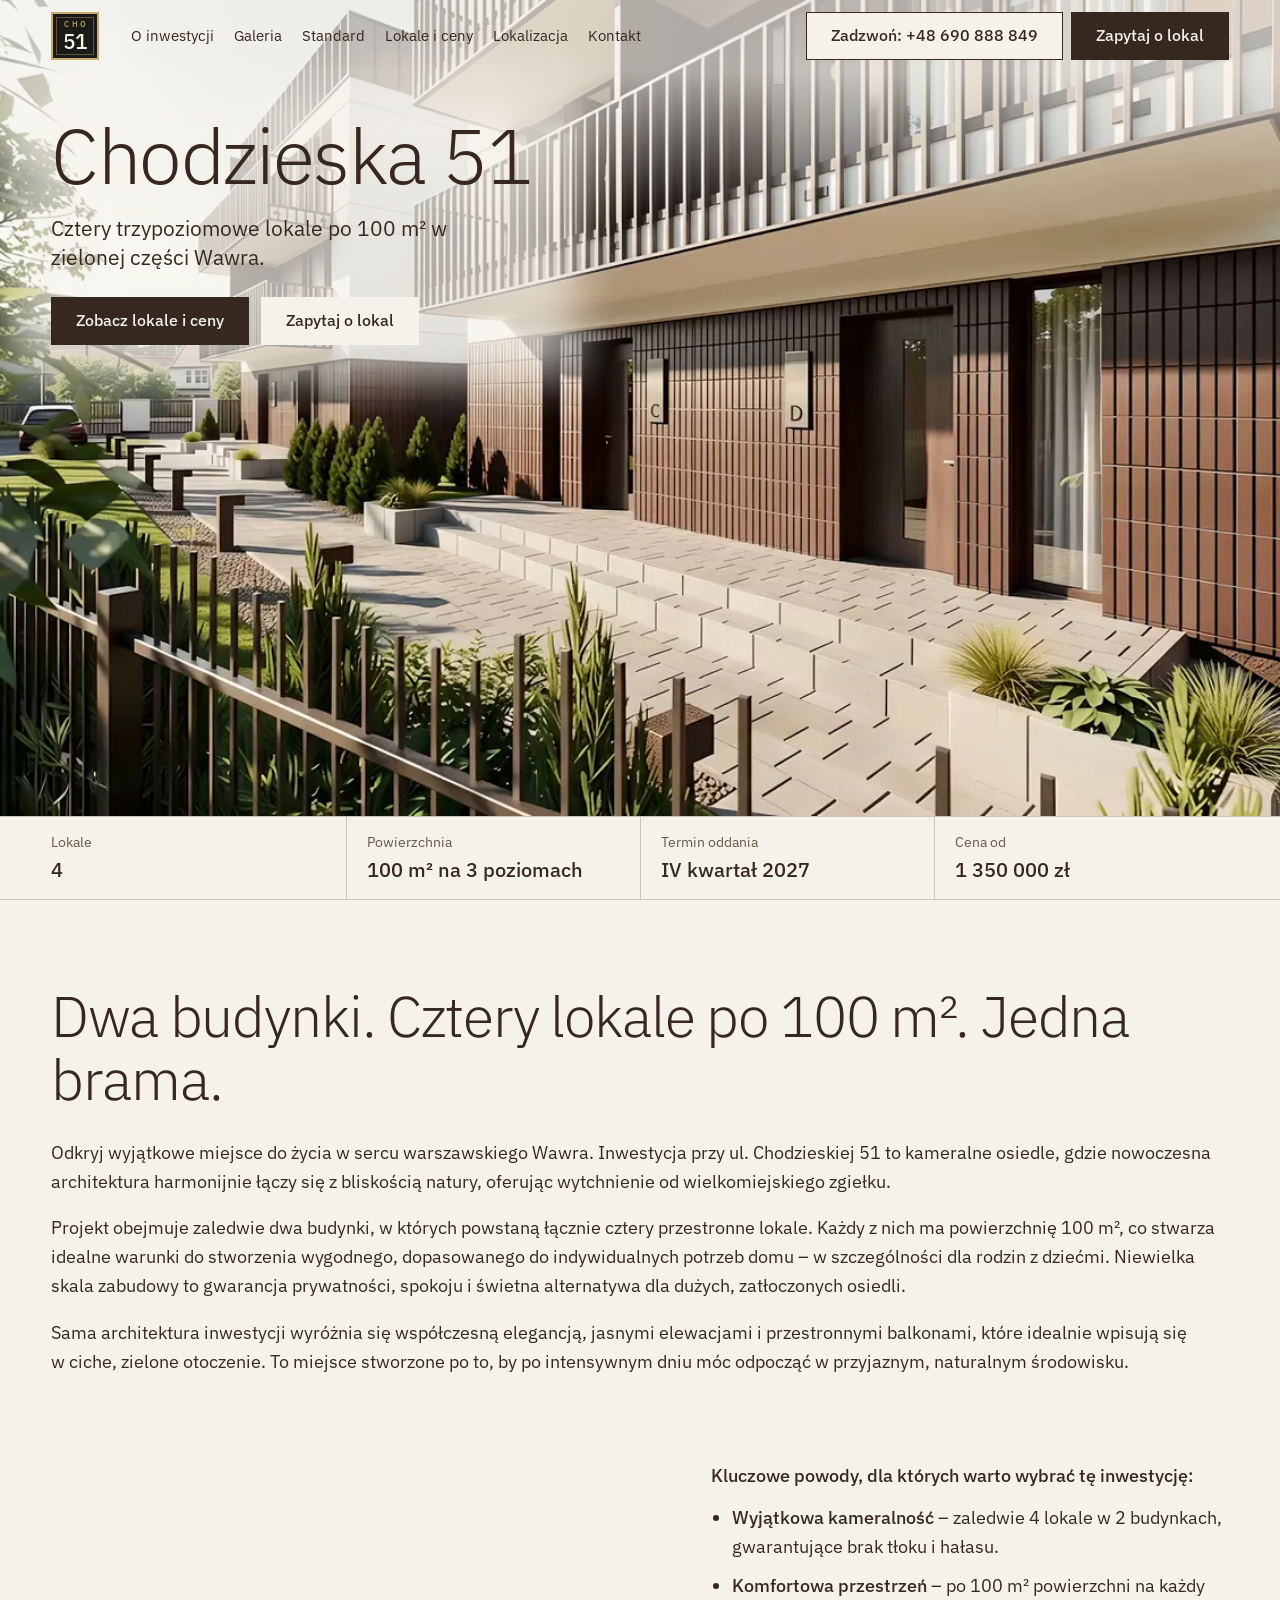
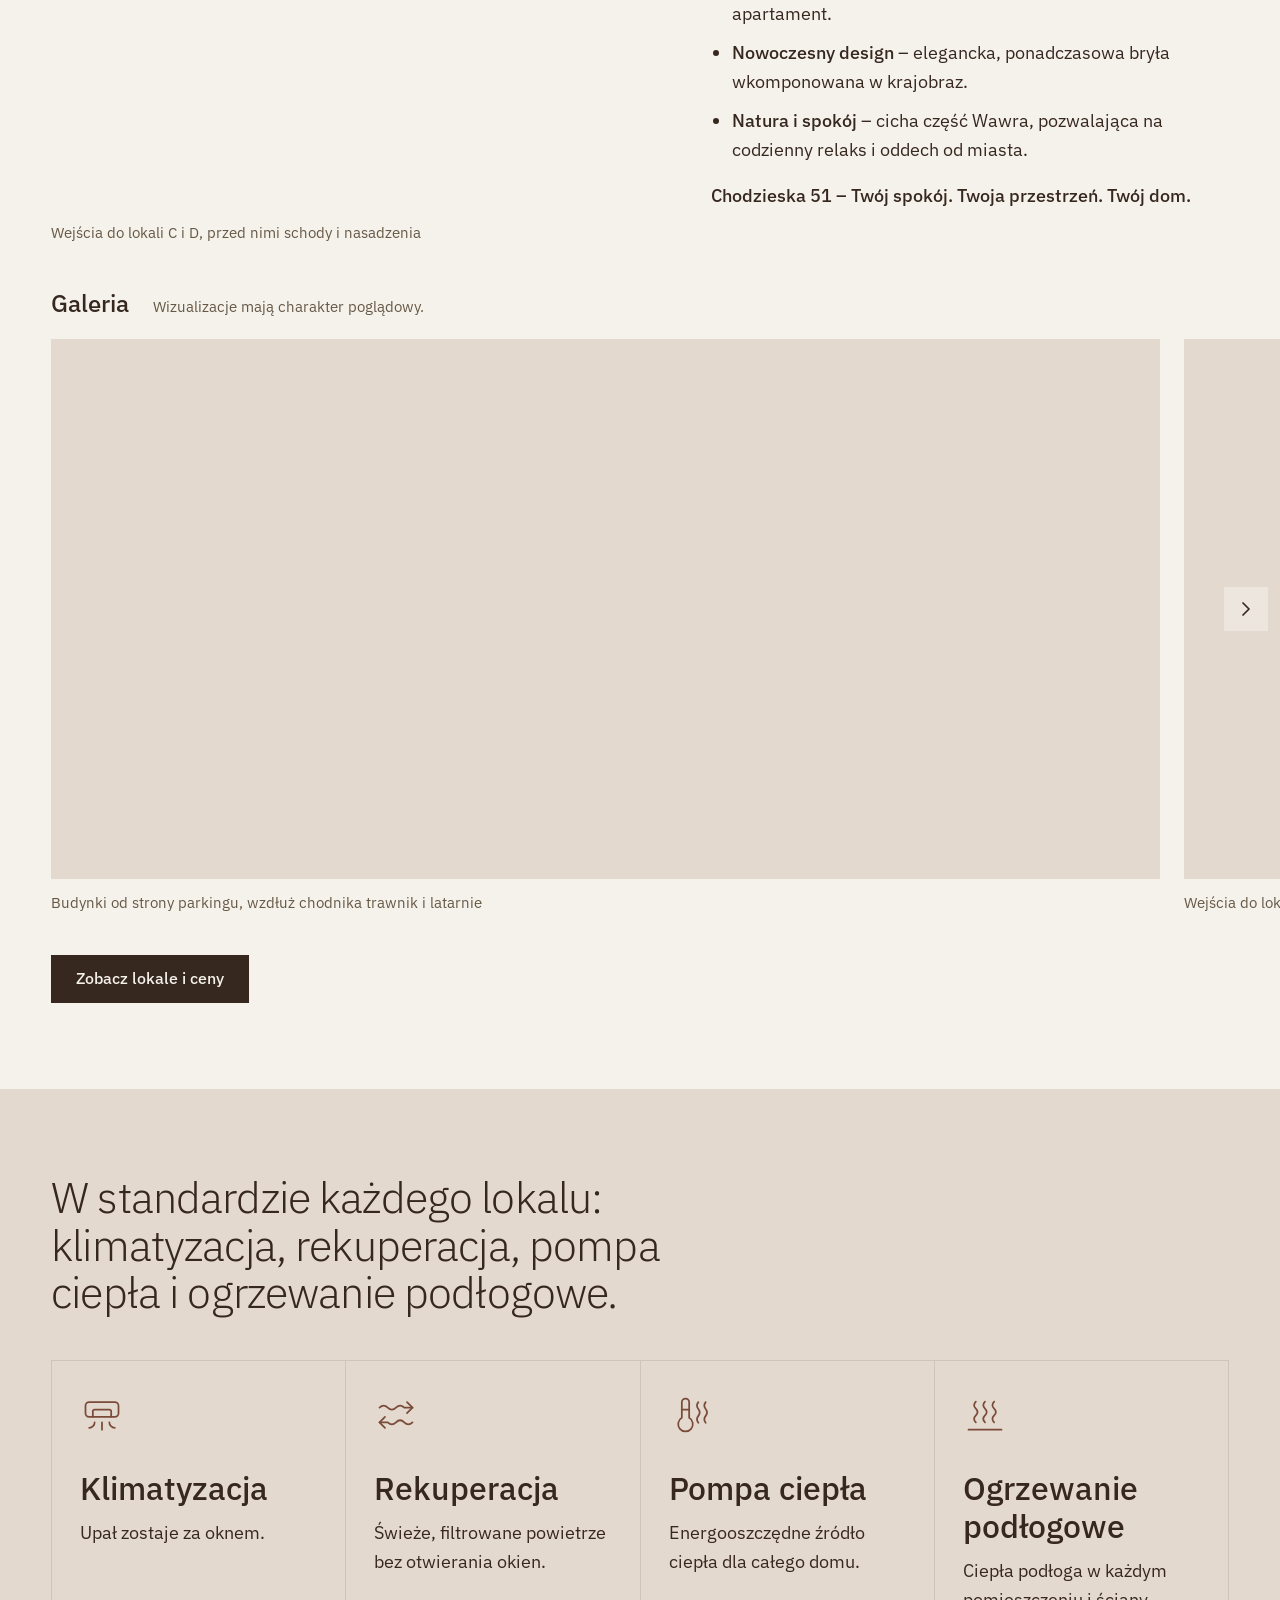
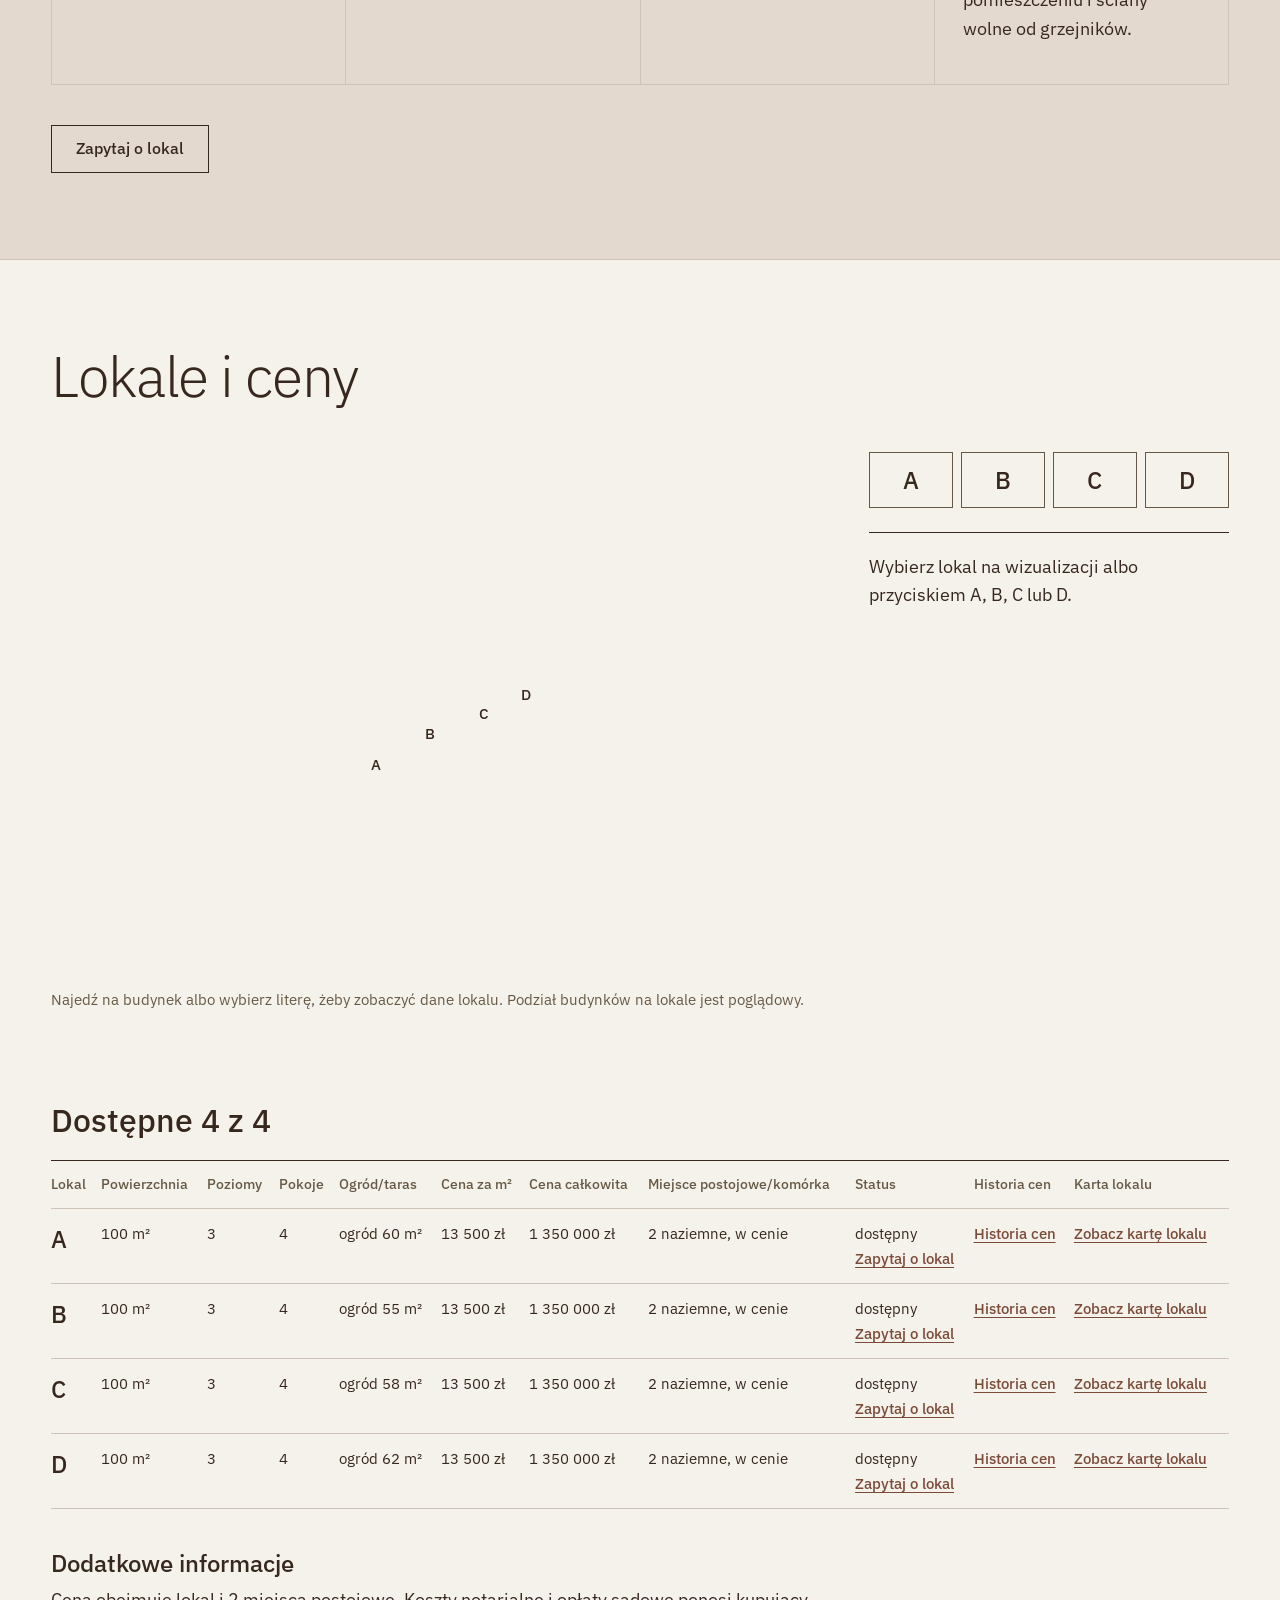
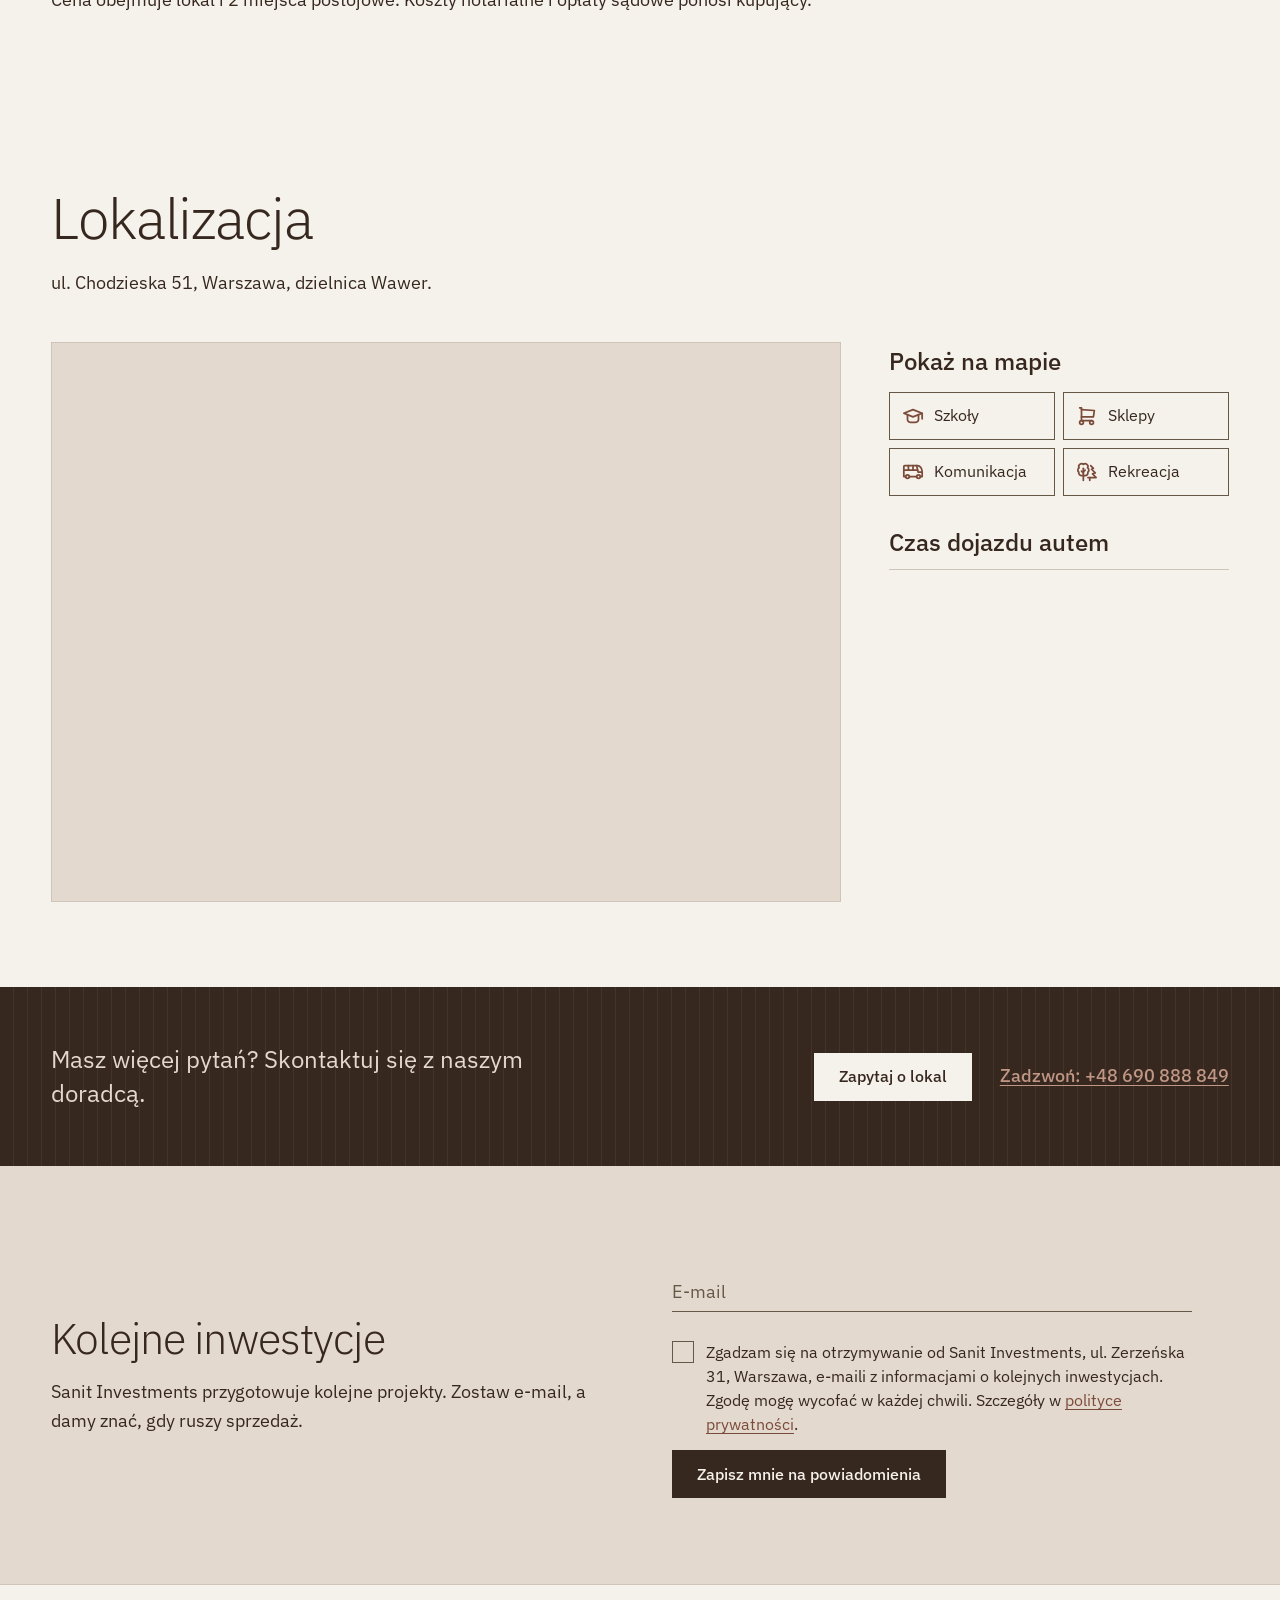
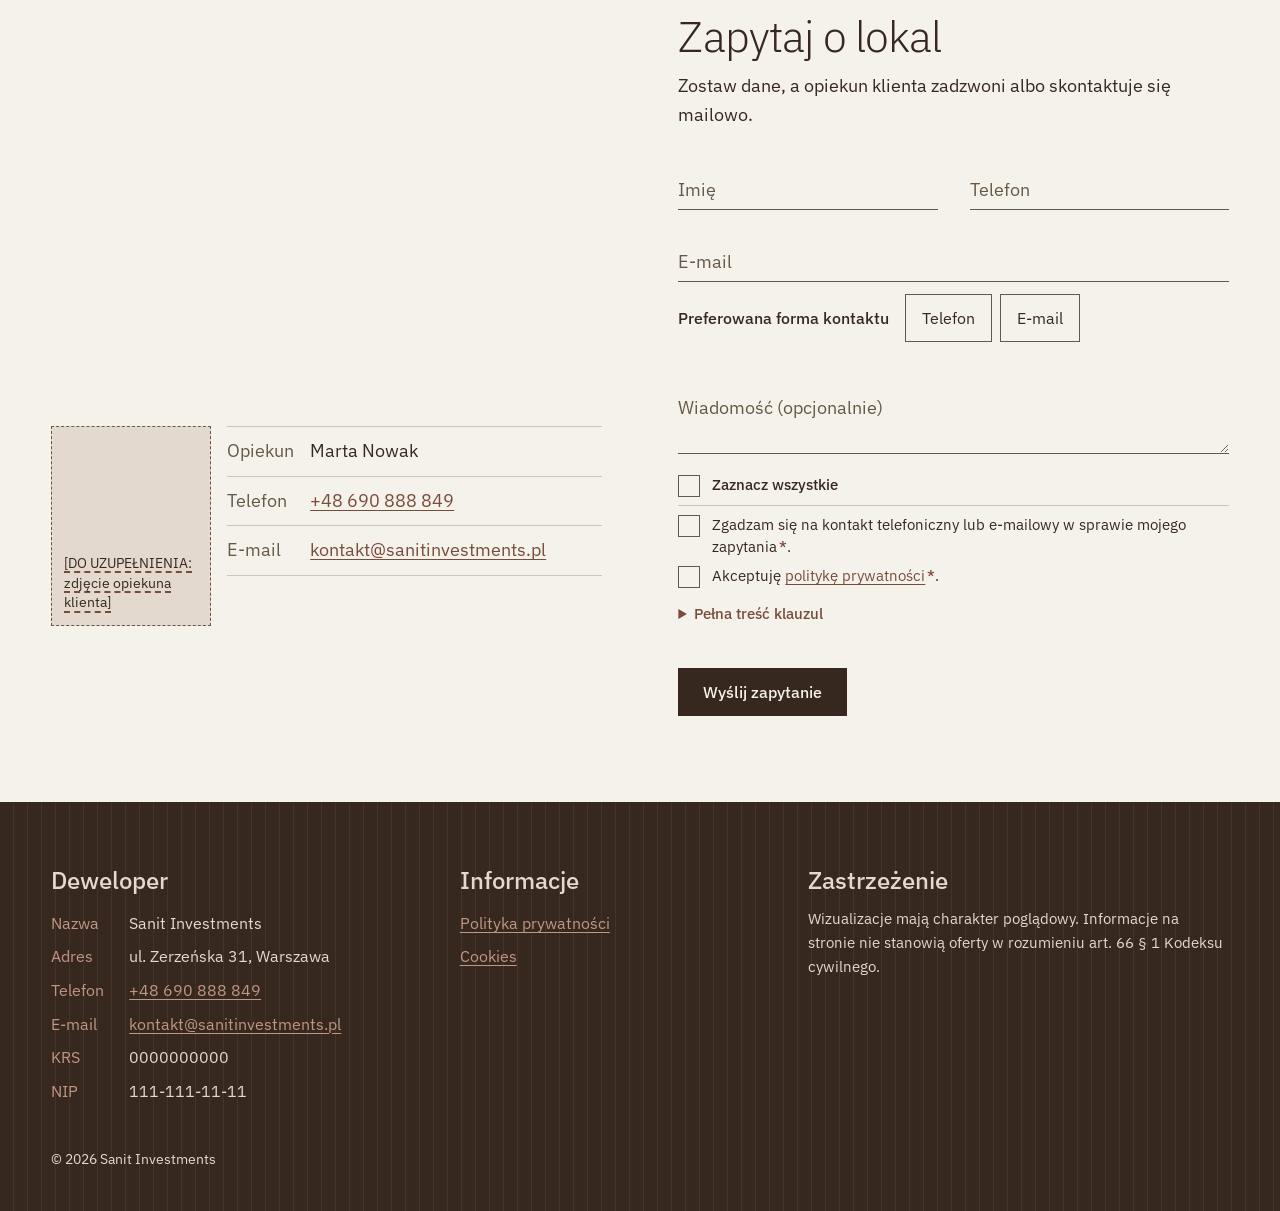
==== commit d27e20ec: "Aktualizacja z repo źródłowego (commit 0661af9, hero z wideo w tle)" ====
--- a/index.html
+++ b/index.html
@@ -2,7 +2,7 @@
 <html lang="pl">
 <head>
   <meta charset="utf-8">
-  <meta http-equiv="Content-Security-Policy" content="default-src 'self'; script-src 'self'; style-src 'self'; img-src 'self' https://tile.openstreetmap.org; font-src 'self'; connect-src 'self'; form-action 'self'; base-uri 'self'; object-src 'none'">
+  <meta http-equiv="Content-Security-Policy" content="default-src 'self'; script-src 'self'; style-src 'self'; img-src 'self' https://tile.openstreetmap.org; font-src 'self'; media-src 'self'; connect-src 'self'; form-action 'self'; base-uri 'self'; object-src 'none'">
   <meta name="referrer" content="strict-origin-when-cross-origin">
   <meta name="robots" content="noindex">
   <meta name="viewport" content="width=device-width, initial-scale=1">
@@ -52,11 +52,10 @@
         </ul>
       </nav>
       <div class="nav__akcje">
-        <!-- od 768 px pełny numer, węziej samo „Zadzwoń” -->
         <a class="btn btn--drugi nav__telefon" href="tel:+48690888849" data-telefon="pelny">Zadzwoń: +48 690 888 849</a>
-        <a class="btn btn--drugi nav__telefon nav__telefon--krotki" href="tel:+48690888849" data-telefon="krotki">Zadzwoń</a>
+        <a class="btn" href="#kontakt" data-zapytaj="">Zapytaj o lokal</a>
         <button class="nav__menu-przycisk" type="button" aria-expanded="false" aria-controls="menu-panel">
-          <svg class="ikona ikona--menu" aria-hidden="true" focusable="false"><use href="assets/icons/ikony.svg#menu"></use></svg><svg class="ikona ikona--zamknij" aria-hidden="true" focusable="false"><use href="assets/icons/ikony.svg#zamknij"></use></svg>Menu
+          <svg class="ikona ikona--menu" aria-hidden="true" focusable="false"><use href="assets/icons/ikony.svg#menu"></use></svg><svg class="ikona ikona--zamknij" aria-hidden="true" focusable="false"><use href="assets/icons/ikony.svg#zamknij"></use></svg><span class="nav__menu-napis">Menu</span>
         </button>
       </div>
     </div>
@@ -80,28 +79,37 @@
 
   <main id="tresc">
 
-    <!-- 1. Hero (wariant B): nagłówek nad panoramą, pod nią pas faktów; żaden tekst nie leży na zdjęciu -->
+    <!-- 1. Hero: plakat (pierwsza klatka nagrania), na nim napisy; pod spodem pas faktów.
+         Telefon: nagranie bez tekstu, tekst i fakty pod nim. -->
     <section class="hero" id="gora" aria-labelledby="hero-tytul">
-      <div class="wrap hero__rzad">
-        <h1 id="hero-tytul">Chodzieska 51</h1>
-        <div class="hero__prawa">
-          <p class="hero__lead">Cztery trzypoziomowe lokale po 100&nbsp;m² w zielonej części Wawra.</p>
-          <div class="hero__akcje">
-            <a class="btn" href="#lokale">Zobacz lokale i ceny</a>
-            <a class="btn btn--drugi" href="#kontakt" data-zapytaj="">Zapytaj o lokal</a>
-          </div>
-        </div>
-      </div>
-      <figure class="hero__panorama">
-        <picture>
-          <source type="image/webp" sizes="(max-width: 767px) 162vw, 100vw"
-            srcset="assets/img/wizualizacja-3-640.webp 640w, assets/img/wizualizacja-3-1280.webp 1280w, assets/img/wizualizacja-3-1412.webp 1412w, assets/img/wizualizacja-3-2560.webp 2560w">
-          <img src="assets/img/wizualizacja-3-1412.jpg"
-            srcset="assets/img/wizualizacja-3-640.jpg 640w, assets/img/wizualizacja-3-1280.jpg 1280w, assets/img/wizualizacja-3-1412.jpg 1412w, assets/img/wizualizacja-3-2560.jpg 2560w"
-            sizes="(max-width: 767px) 162vw, 100vw" width="1412" height="656" loading="eager" fetchpriority="high" decoding="async"
-            alt="Dwa budynki Chodzieska 51 od strony parkingu: jasny tynk, brązowa okładzina, balkony z lamelami i zieleń wokół">
-        </picture>
-      </figure>
+      <div class="hero__scena">
+        <div class="hero__media">
+          <picture class="hero__plakat">
+            <source type="image/webp" sizes="(max-width: 767px) 107vh, 100vw"
+              srcset="assets/img/hero-plakat-1280.webp 1280w, assets/img/hero-plakat-1920.webp 1920w, assets/img/hero-plakat-2560.webp 2560w">
+            <img src="assets/img/hero-plakat-1920.jpg"
+              srcset="assets/img/hero-plakat-1280.jpg 1280w, assets/img/hero-plakat-1920.jpg 1920w, assets/img/hero-plakat-2560.jpg 2560w"
+              sizes="(max-width: 767px) 107vh, 100vw" width="2560" height="1440" loading="eager" fetchpriority="high" decoding="async"
+              alt="Wejścia do lokali C i D: brązowa okładzina, balkony z lamelami, przed nimi schody, nasadzenia i ogrodzenie">
+          </picture>
+          <!-- Wideo dekoracyjne: źródło (720p / 1080p / 1440p, WebM albo MP4) wybiera i wczytuje main.js po załadowaniu strony -->
+          <video class="hero__wideo" muted loop playsinline preload="none" aria-hidden="true" tabindex="-1"></video>
+          <!-- Pauza (WCAG 2.2.2): widoczna tylko, gdy wideo może grać; wybór zapamiętany w localStorage -->
+          <button type="button" class="hero__pauza" aria-label="Zatrzymaj wideo" hidden>
+            <svg class="ikona ikona--pauza" aria-hidden="true" focusable="false"><use href="assets/icons/ikony.svg#pauza"></use></svg><svg class="ikona ikona--odtworz" aria-hidden="true" focusable="false"><use href="assets/icons/ikony.svg#odtworz"></use></svg>
+          </button>
+        </div>
+        <div class="wrap hero__tekst">
+          <div class="hero__blok">
+            <h1 id="hero-tytul">Chodzieska 51</h1>
+            <p class="hero__lead">Cztery trzypoziomowe lokale po 100&nbsp;m² w zielonej części Wawra.</p>
+            <div class="hero__akcje">
+              <a class="btn" href="#lokale">Zobacz lokale i ceny</a>
+              <a class="btn btn--drugi" href="#kontakt" data-zapytaj="">Zapytaj o lokal</a>
+            </div>
+          </div>
+        </div>
+      </div>
       <!-- Pas faktów: wartości wstawia main.js z data.js -->
       <div class="hero__fakty">
         <ul class="wrap hero__fakty-lista">
@@ -468,7 +476,7 @@
             <div class="zgoda">
               <input type="checkbox" id="pow-zgoda" name="zgoda_powiadomienia" value="tak" required aria-describedby="pow-zgoda-blad">
               <div>
-                <label for="pow-zgoda">Zgadzam się na otrzymywanie od Sanit Investments, ul. Żerzeńska 31, Warszawa, e-maili z informacjami o kolejnych inwestycjach. Zgodę mogę wycofać w każdej chwili. Szczegóły w <a href="polityka-prywatnosci.html">polityce prywatności</a>.</label><!-- treść POGLĄDOWA, do weryfikacji przez prawnika -->
+                <label for="pow-zgoda">Zgadzam się na otrzymywanie od Sanit Investments, ul. Zerzeńska 31, Warszawa, e-maili z informacjami o kolejnych inwestycjach. Zgodę mogę wycofać w każdej chwili. Szczegóły w <a href="polityka-prywatnosci.html">polityce prywatności</a>.</label><!-- treść POGLĄDOWA, do weryfikacji przez prawnika -->
                 <span class="blad" id="pow-zgoda-blad" hidden></span>
               </div>
             </div>
@@ -564,7 +572,7 @@
               <details class="klauzule">
                 <summary>Pełna treść klauzul</summary>
                 <!-- Treść POGLĄDOWA, do weryfikacji przez prawnika -->
-                <p>Administratorem Twoich danych osobowych jest Sanit Investments, ul. Żerzeńska 31, Warszawa. Dane z formularza (imię, telefon, e-mail, treść wiadomości) przetwarzamy, żeby odpowiedzieć na zapytanie i skontaktować się z Tobą w wybrany sposób (art. 6 ust. 1 lit. a i b RODO). Podanie danych jest dobrowolne, ale bez nich nie odpowiemy na zapytanie.</p>
+                <p>Administratorem Twoich danych osobowych jest Sanit Investments, ul. Zerzeńska 31, Warszawa. Dane z formularza (imię, telefon, e-mail, treść wiadomości) przetwarzamy, żeby odpowiedzieć na zapytanie i skontaktować się z Tobą w wybrany sposób (art. 6 ust. 1 lit. a i b RODO). Podanie danych jest dobrowolne, ale bez nich nie odpowiemy na zapytanie.</p>
                 <p>Dane przechowujemy do zakończenia rozmów o zakupie lokalu, a potem przez okres przedawnienia ewentualnych roszczeń. Odbiorcami danych mogą być firmy, które świadczą nam usługi hostingu i poczty elektronicznej. Masz prawo dostępu do danych, ich sprostowania, usunięcia, ograniczenia przetwarzania i przeniesienia, a także prawo wniesienia skargi do Prezesa Urzędu Ochrony Danych Osobowych.</p>
                 <p>Zgodę na kontakt telefoniczny lub e-mailowy możesz wycofać w każdej chwili, pisząc na <a href="mailto:kontakt@sanitinvestments.pl">kontakt@sanitinvestments.pl</a>. Wycofanie zgody nie wpływa na zgodność z prawem przetwarzania przed jej wycofaniem. Więcej w <a href="polityka-prywatnosci.html">polityce prywatności</a>.</p>
               </details>
@@ -591,7 +599,7 @@
           <h2>Deweloper</h2>
           <dl>
             <div><dt>Nazwa</dt><dd data-spolka="nazwa">Sanit Investments</dd></div>
-            <div><dt>Adres</dt><dd data-spolka="adres">ul. Żerzeńska 31, Warszawa</dd></div>
+            <div><dt>Adres</dt><dd data-spolka="adres">ul. Zerzeńska 31, Warszawa</dd></div>
             <div><dt>Telefon</dt><dd data-spolka="telefon"><a href="tel:+48690888849">+48 690 888 849</a></dd></div>
             <div><dt>E-mail</dt><dd data-spolka="email"><a href="mailto:kontakt@sanitinvestments.pl">kontakt@sanitinvestments.pl</a></dd></div>
             <div><dt>KRS</dt><dd data-spolka="krs">0000000000</dd></div>
--- a/assets/css/style.css
+++ b/assets/css/style.css
@@ -1,6 +1,6 @@
 /* ==========================================================================
    Chodzieska 51 — style
-   Tokeny na początku pliku. Zasady: bez złota, gradientów, cieni i zaokrągleń.
+   Tokeny na początku pliku. Zasady: bez złota (jedyny wyjątek: znak logo), gradientów, cieni i zaokrągleń.
    ========================================================================== */
 
 :root {
@@ -15,6 +15,8 @@
   --stopka-tekst: #E4D9CE;    /* tekst w stopce (10,3:1 na balustradzie) */
   --stopka-link: #C09684;     /* linki w stopce (5,41:1 na balustradzie) */
   --prazek: #44332A;          /* pionowe prążki w ciemnych sekcjach (img/prazki.svg) */
+  --logo-tlo: #1A1A18;        /* tło znaku logo */
+  --logo-ramka: #C8A96E;      /* złota ramka i „CHO” w znaku logo (7,77:1 na tle znaku) — złoto TYLKO w logo */
 
   /* Przyciski główne (CTA): ciemne, żeby nie zlewały się z brązową okładziną na renderach */
   --cta: var(--balustrada);         /* tło przycisku głównego, tekst --tynk (12,8:1) */
@@ -277,7 +279,9 @@
 .link-poboczny:focus-visible::after { transform: scaleX(1); }
 
 /* --------------------------------------------------------------------------
-   Nawigacja: jeden pasek na tle --tynk, przyklejony do góry; po przewinięciu linia --kostka
+   Nawigacja: przyklejona do góry. Od 768 px na górze strony przezroczysta (leży na jasnym pasie
+   nad nagraniem hero), po zniknięciu hero z ekranu tło --tynk i linia --kostka (main.js: nav--tlo).
+   Telefon: zawsze tło --tynk, linia po przewinięciu (nav--linia).
    -------------------------------------------------------------------------- */
 .nav {
   position: fixed;
@@ -286,9 +290,13 @@
   height: var(--nav-h);
   background: var(--tynk);
   border-bottom: 1px solid transparent;
-  transition: border-color .2s linear;
-}
-.nav--linia { border-bottom-color: var(--kostka); } /* main.js po przewinięciu; na stronach pomocniczych zawsze */
+  transition: background-color .2s linear, border-color .2s linear;
+}
+.nav--linia { border-bottom-color: var(--kostka); } /* telefon: po przewinięciu; na stronach pomocniczych zawsze */
+@media (min-width: 768px) {
+  .nav:not(.nav--tlo) { background: transparent; border-bottom-color: transparent; }
+  .nav--tlo { border-bottom-color: var(--kostka); }
+}
 .nav__wnetrze {
   height: 100%;
   max-width: var(--max);   /* ten sam kontener co .wrap: logo równo z h1 i treścią sekcji */
@@ -311,8 +319,9 @@
   text-decoration: none;
   white-space: nowrap;
 }
-/* Znak logo: kwadrat --balustrada bez obramowania, „CHO” nad „51” w kolorze --tynk */
+/* Znak logo: ciemny kwadrat, złota ramka, cienka ramka wewnętrzna, „CHO” nad „51” */
 .logo-znak {
+  position: relative;
   flex-shrink: 0;
   width: 48px;
   height: 48px;
@@ -321,22 +330,30 @@
   align-items: center;
   justify-content: center;
   gap: 3px;
-  background: var(--balustrada);
-  color: var(--tynk);
+  background: var(--logo-tlo);
+  border: 2px solid var(--logo-ramka);
+}
+.logo-znak::before {
+  content: "";
+  position: absolute;
+  inset: 3px;
+  border: 1px solid color-mix(in srgb, var(--logo-ramka) 40%, transparent);
 }
 .logo-znak__cho {
   font-size: 8px;
   font-weight: var(--fw-sredni);
   letter-spacing: .35em;
   margin-right: -.35em;   /* odstęp za ostatnią literą psułby wyśrodkowanie */
+  color: var(--logo-ramka);
 }
 .logo-znak__nr {
   font-size: 21px;
   font-weight: var(--fw-sredni);
   letter-spacing: -0.02em;
-}
-/* Sam znak (nazwa tylko dla czytników): na wąskich telefonach przyciski nie mieszczą się obok nazwy */
-@media (max-width: 519px) {
+  color: var(--tynk);     /* 15,6:1 na tle znaku */
+}
+/* Sam znak (nazwa tylko dla czytników): poniżej 560 px przyciski, a przy 1280–1319 px linki nie mieszczą się obok nazwy */
+@media (max-width: 559px), (min-width: 1280px) and (max-width: 1319px) {
   .nav__nazwa {
     position: absolute;
     width: 1px;
@@ -378,8 +395,11 @@
   align-items: center;
   gap: 8px;
 }
-/* W pasku tylko „Zadzwoń” (bez „Zapytaj o lokal”, które powtarzało się z hero): od 768 px z numerem, węziej sam napis */
-.nav__akcje .nav__telefon--krotki { display: none; }
+/* Telefon w pasku od 1100 px (węziej w panelu menu), drugorzędny z pełnym tłem --tynk (leży na nagraniu);
+   „Zapytaj o lokal” (główny) zawsze */
+.nav__akcje .nav__telefon { display: none; }
+.nav__telefon.btn--drugi { background: var(--tynk); }
+.nav__telefon.btn--drugi:hover { background: var(--balustrada); }
 
 .nav__menu-przycisk {
   display: inline-flex;
@@ -420,14 +440,15 @@
 }
 .nav__panel-kontakt { display: flex; flex-direction: column; align-items: flex-start; gap: 16px; }
 
-@media (max-width: 767px) {
-  .nav__akcje .nav__telefon { display: none; }
-  .nav__akcje .nav__telefon--krotki { display: inline-flex; }
-}
+/* Najwęższe telefony: „Menu” tylko jako ikona (napis zostaje dla czytników), mniejszy przycisk zapytania */
 @media (max-width: 399px) {
-  .nav__akcje .btn, .nav__menu-przycisk { padding-inline: 12px; } /* przy 320 px „Zadzwoń” i „Menu” mieszczą się obok znaku */
-}
-@media (min-width: 768px) {
+  .nav__wnetrze { gap: 12px; }
+  .nav__menu-przycisk { gap: 0; padding: 0; width: 48px; justify-content: center; }
+  .nav__menu-napis { position: absolute; width: 1px; height: 1px; overflow: hidden; clip-path: inset(50%); white-space: nowrap; }
+  .nav__akcje .btn { padding-inline: 16px; }
+}
+@media (min-width: 1100px) {
+  .nav__akcje .nav__telefon { display: inline-flex; }
   .nav__panel-kontakt .nav__telefon { display: none; } /* numer jest w pasku */
 }
 @media (min-width: 1280px) {
@@ -438,56 +459,80 @@
 }
 
 /* --------------------------------------------------------------------------
-   1. Hero (wariant B): rząd tekstu, panorama na całą szerokość, pas faktów
+   1. Hero: wideo (do czasu załadowania plakat) na całą szerokość, napisy wprost na nagraniu,
+      pod nim pas faktów. Telefon (< 768 px): nagranie bez tekstu, tekst i fakty pod nim.
    -------------------------------------------------------------------------- */
 .hero {
-  /* --hero-reszta: zmierzona (Chromium) wysokość nawigacji, rzędu tekstu i pasa faktów, bez panoramy;
-     panorama dostaje resztę pierwszego ekranu, nie więcej niż 42,86vw i nie mniej niż 280 px.
-     Od 1280 px: 72 (nawigacja) + 219 (rząd: 48 + 131 + 40) + 83 (pas faktów) = 374 px.
-     Przy zmianie odstępów, fontu albo treści zmierzyć ponownie. */
-  --hero-reszta: 374px;
-  padding-top: var(--nav-h);
+  /* --fakty-h: zmierzona (Chromium) wysokość pasa faktów; scena = reszta pierwszego ekranu.
+     83,6 px od 1280 px (wartości w jednym wierszu), 109,6 px przy 768–1279 px (wartości w dwóch); zaokrąglone w górę. */
+  --fakty-h: 110px;
+  --kadr: 50% 50%;         /* object-position plakatu i wideo (desktop) */
   background: var(--tynk);
-}
-.hero__rzad {
+  padding-top: var(--nav-h); /* telefon: nawigacja z pełnym tłem nad nagraniem */
+}
+.hero__scena { position: relative; }
+.hero__media {
+  position: relative;
+  height: 60svh;
+  overflow: hidden;
+  background: var(--tynk-cien);
+}
+.hero__plakat,
+.hero__plakat img,
+.hero__wideo {
+  position: absolute;
+  inset: 0;
+  width: 100%;
+  height: 100%;
+  max-width: none;
+  object-fit: cover;
+  object-position: var(--kadr-telefon, 62% 50%); /* telefon: kadr na budynki (wejścia C i D) */
+}
+/* Wideo nad plakatem, widoczne dopiero po canplay (przejście 300 ms); plakat zostaje pod spodem */
+.hero__wideo { opacity: 0; transition: opacity .3s linear; }
+.hero__wideo.is-gotowe { opacity: 1; }
+/* Przycisk pauzy: prawy dolny róg nagrania, nad pasem faktów */
+.hero__pauza {
+  position: absolute;
+  right: var(--gutter);
+  bottom: 16px;
+  z-index: 1;
   display: grid;
-  gap: 24px;
-  padding-top: 40px;
-  padding-bottom: 32px;
-}
+  place-items: center;
+  width: 44px;
+  height: 44px;
+  padding: 0;
+  border: 0;
+  background: var(--tynk);
+  color: var(--balustrada);
+}
+.hero__pauza:hover { background: var(--tynk-cien); }
+.hero__pauza:focus-visible { outline: 2px solid var(--balustrada); outline-offset: -6px; } /* obrys wewnątrz jasnego przycisku: widoczny na każdej klatce */
+.hero__pauza .ikona { width: 20px; height: 20px; }
+.hero__pauza .ikona--odtworz,
+.hero__pauza.is-zatrzymane .ikona--pauza { display: none; }
+.hero__pauza.is-zatrzymane .ikona--odtworz { display: block; }
+.hero__tekst { padding-top: 32px; padding-bottom: 32px; }
 .hero h1 {
   font-size: var(--fs-hero);
   font-weight: var(--fw-lekki);
   letter-spacing: -0.02em;
   line-height: 1;
   font-variant-numeric: lining-nums; /* „51” na linii bazowej */
-  overflow-wrap: normal;
+  color: var(--balustrada);
+  margin-bottom: 20px;
 }
 .hero__lead {
   font-size: 20px;
   line-height: 1.4;
   max-width: 36ch;
   margin-bottom: 24px;
+  color: var(--balustrada);
 }
 .hero__akcje { display: flex; flex-direction: column; gap: 12px; }
 .hero__akcje .btn { width: 100%; }
 
-.hero__panorama {
-  margin: 0;
-  aspect-ratio: 4 / 3; /* telefon: kadr na budynki */
-  overflow: hidden;
-  background: var(--tynk-cien);
-}
-.hero__panorama picture { height: 100%; }
-.hero__panorama img {
-  width: 100%;
-  height: 100%;
-  max-width: none;
-  object-fit: cover;
-  object-position: 58% 50%;  /* oba budynki w kadrze 4:3 */
-}
-
-.hero__fakty { border-top: var(--line); border-bottom: var(--line); }
+.hero__fakty { border-top: var(--line); border-bottom: var(--line); background: var(--tynk); }
 .hero__fakty-lista {
   list-style: none;
   margin-block: 0;
@@ -506,28 +551,51 @@
 .hero__fakty .wartosc { font-size: 20px; line-height: 1.3; font-weight: var(--fw-sredni); color: var(--balustrada); }
 
 @media (min-width: 768px) {
-  .hero__rzad { padding-top: 48px; padding-bottom: 40px; }
+  .hero { padding-top: 0; }
+  /* Scena = pierwszy ekran bez pasa faktów, nie mniej niż 560 px; nagranie pod nawigacją i tekstem */
+  .hero__scena { height: max(560px, calc(100svh - var(--fakty-h))); }
+  .hero__media { position: absolute; inset: 0; height: auto; }
+  .hero__plakat, .hero__plakat img, .hero__wideo { object-position: var(--kadr); }
+  /* Jasny pas u góry nagrania: --tynk 70% przy krawędzi (i na całej wysokości nawigacji, żeby linki miały
+     kontrast ≥ 4,5:1 na każdej klatce) → przezroczysty na 28% wysokości sceny.
+     Nad wideo, pod nawigacją i tekstem; poza nim (i poza poświatą pod tekstem) nagranie ma oryginalne kolory. */
+  .hero__media::after {
+    content: "";
+    position: absolute;
+    inset: 0 0 auto 0;
+    height: 28%;
+    background: linear-gradient(to bottom, rgba(245, 242, 235, .7) var(--nav-h), rgba(245, 242, 235, 0));
+    pointer-events: none;
+  }
+  .hero__tekst {
+    position: relative;
+    padding-top: calc(var(--nav-h) + clamp(32px, 5vh, 56px));
+    padding-bottom: 0;
+  }
+  /* Poświata pod blokiem tekstu: --tynk 70% z miękkimi krawędziami (rozmycie 24 px), tylko pod h1, zdaniem
+     i przyciskami. Ostateczność z punktu 12: na żadnym miejscu kadru tło nie jest jasne przez całe nagranie
+     (pomiar w CLAUDE.md, sekcja 6a); 70% --tynk daje ≥ 4,5:1 dla --balustrady nawet na czarnym tle. */
+  .hero__blok { position: relative; isolation: isolate; width: fit-content; max-width: 100%; }
+  .hero__blok::before {
+    content: "";
+    position: absolute;
+    inset: -32px -48px;
+    z-index: -1;
+    background: rgba(245, 242, 235, .7);
+    filter: blur(24px);
+    pointer-events: none;
+  }
   .hero__lead { font-size: 21px; }
+  /* „Zapytaj o lokal” na nagraniu: pełne tło --tynk (wariant .btn--jasny), nie przezroczysty drugorzędny */
   .hero__akcje { flex-direction: row; flex-wrap: wrap; }
   .hero__akcje .btn { width: auto; }
-  .hero__panorama {
-    aspect-ratio: auto;
-    height: max(280px, min(42.86vw, calc(100svh - var(--hero-reszta))));
-  }
-  .hero__panorama img { object-position: 50% 6%; } /* dachy obu budynków w kadrze, przycięty głównie parking */
+  .hero__akcje .btn--drugi { background: var(--tynk); border-color: var(--tynk); color: var(--balustrada); }
+  .hero__akcje .btn--drugi:hover { background: var(--tynk-cien); border-color: var(--tynk-cien); color: var(--balustrada); }
   .hero__fakty-lista { grid-template-columns: repeat(4, minmax(0, 1fr)); }
   .hero__fakty li:nth-child(n) { padding: 16px 20px; border-top: 0; border-left: var(--line); }
   .hero__fakty li:first-child { padding-left: 0; border-left: 0; }
 }
-/* 768–899 px: rząd tekstu jeden pod drugim (291 px), wartości faktów w dwóch wierszach (110 px) */
-@media (min-width: 768px) and (max-width: 899px) { .hero { --hero-reszta: 473px; } }
-/* 900–1279 px: rząd w dwóch kolumnach (219 px), wartości faktów w dwóch wierszach (109 px) */
-@media (min-width: 900px) and (max-width: 1279px) { .hero { --hero-reszta: 400px; } }
-@media (min-width: 900px) {
-  /* h1 z lewej; zdanie i przyciski z prawej, dolną krawędzią równo z h1 */
-  .hero__rzad { grid-template-columns: minmax(0, 1fr) auto; align-items: end; column-gap: 48px; }
-  .hero h1 { white-space: nowrap; }
-}
+@media (min-width: 1280px) { .hero { --fakty-h: 84px; } }
 
 /* --------------------------------------------------------------------------
    2. Inwestycja: pierwszy rząd (zdanie i opis na całą szerokość),
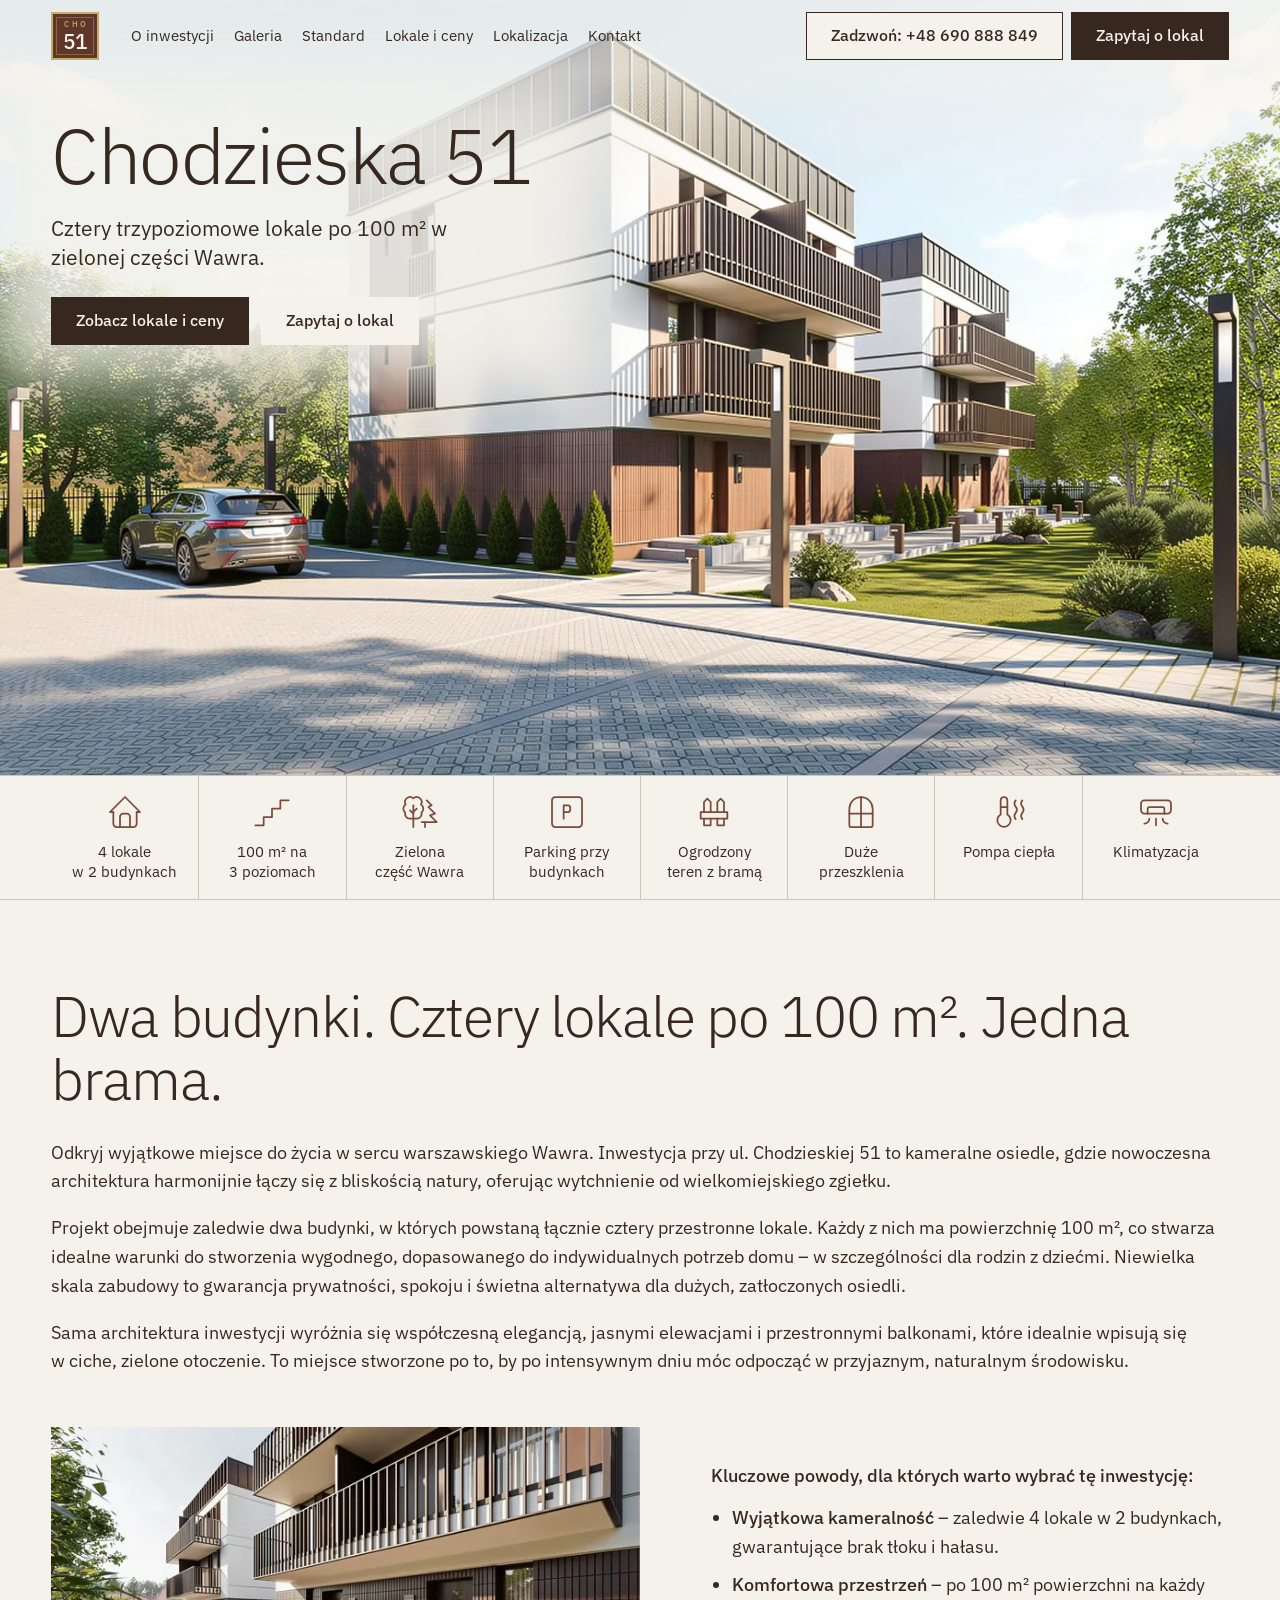
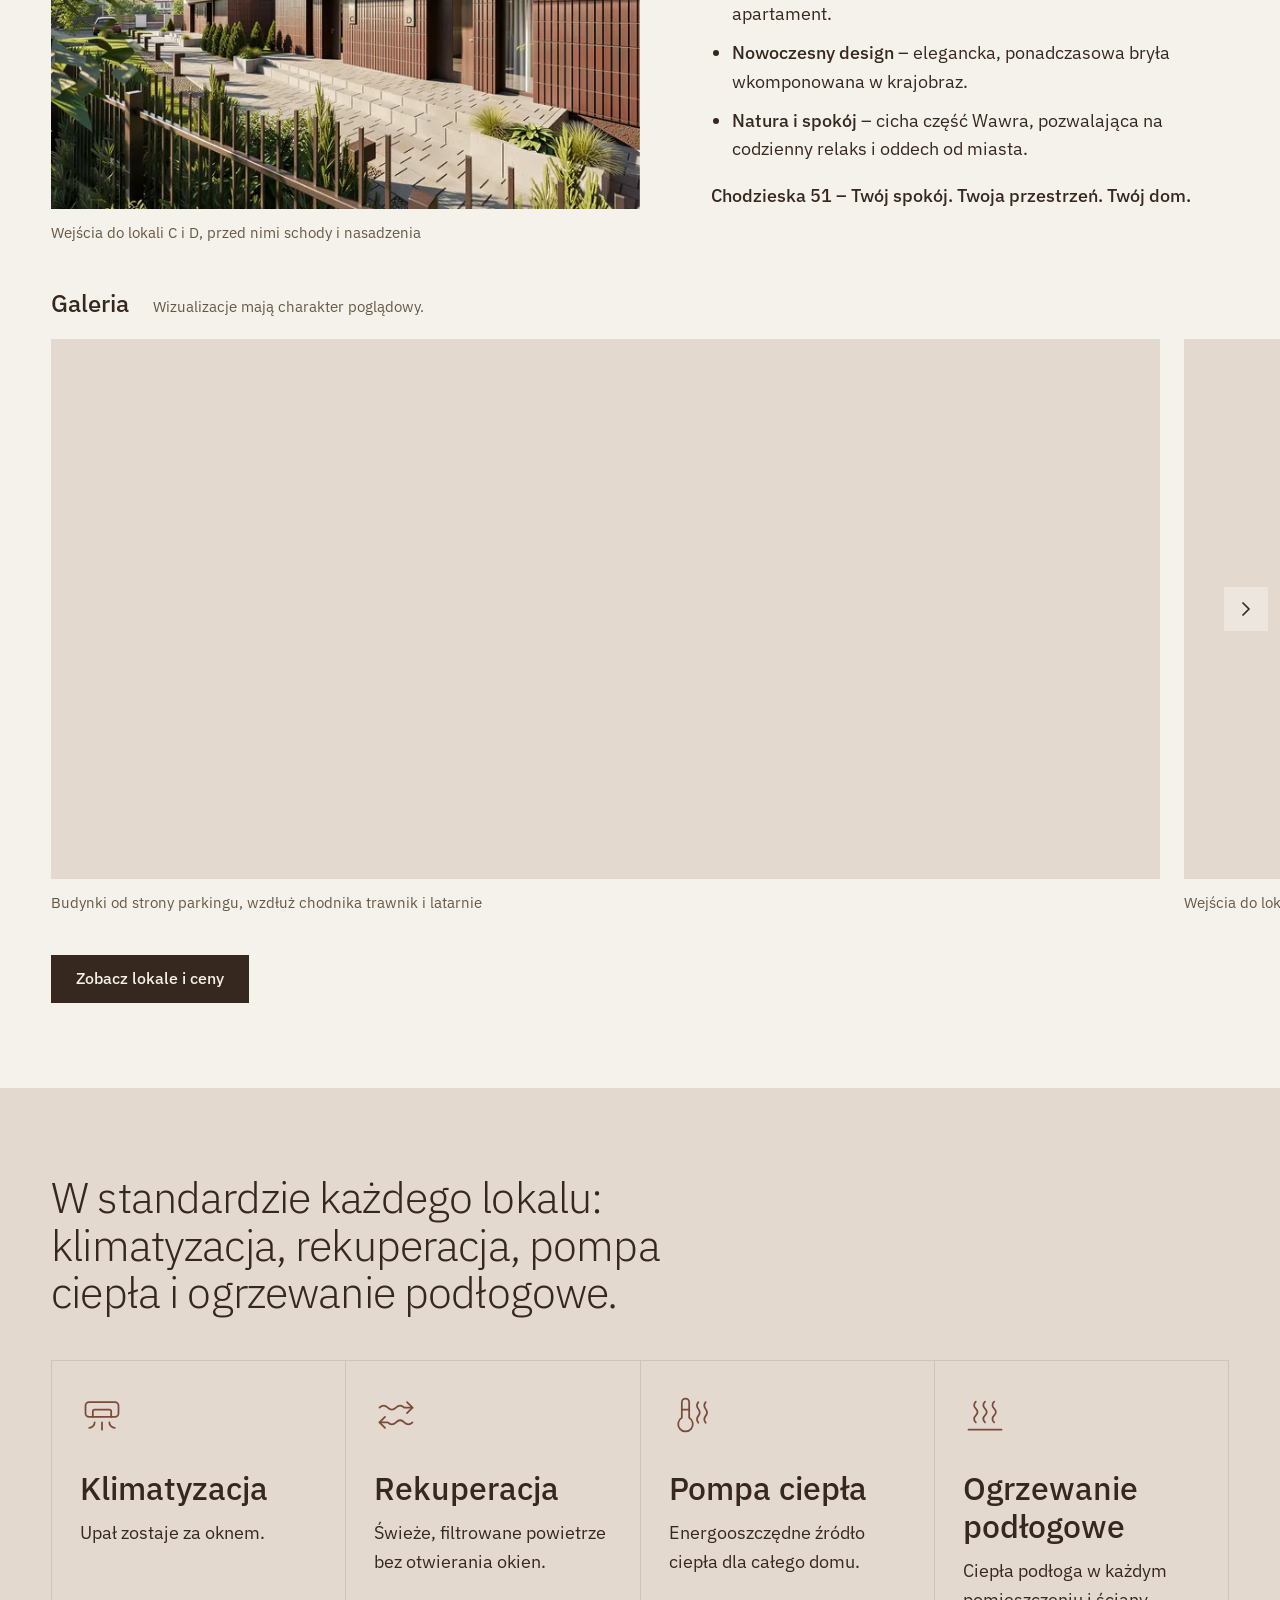
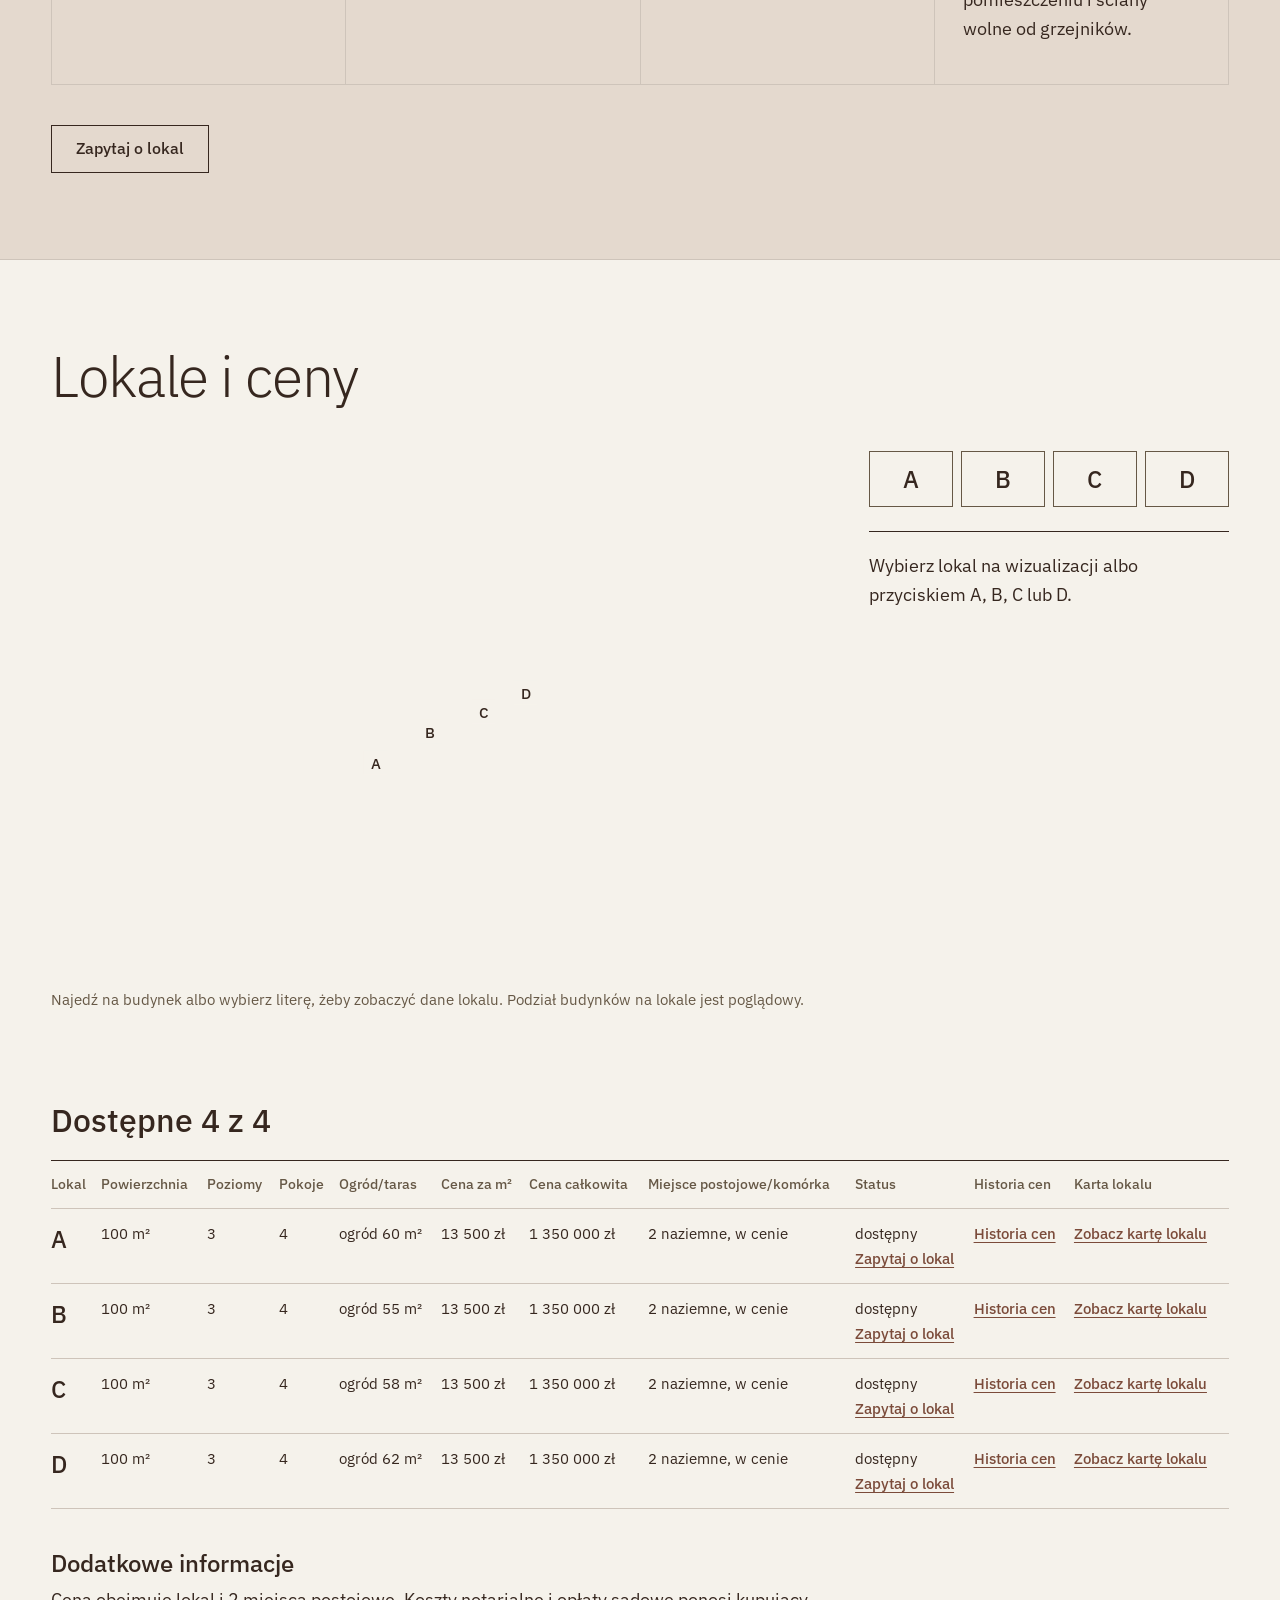
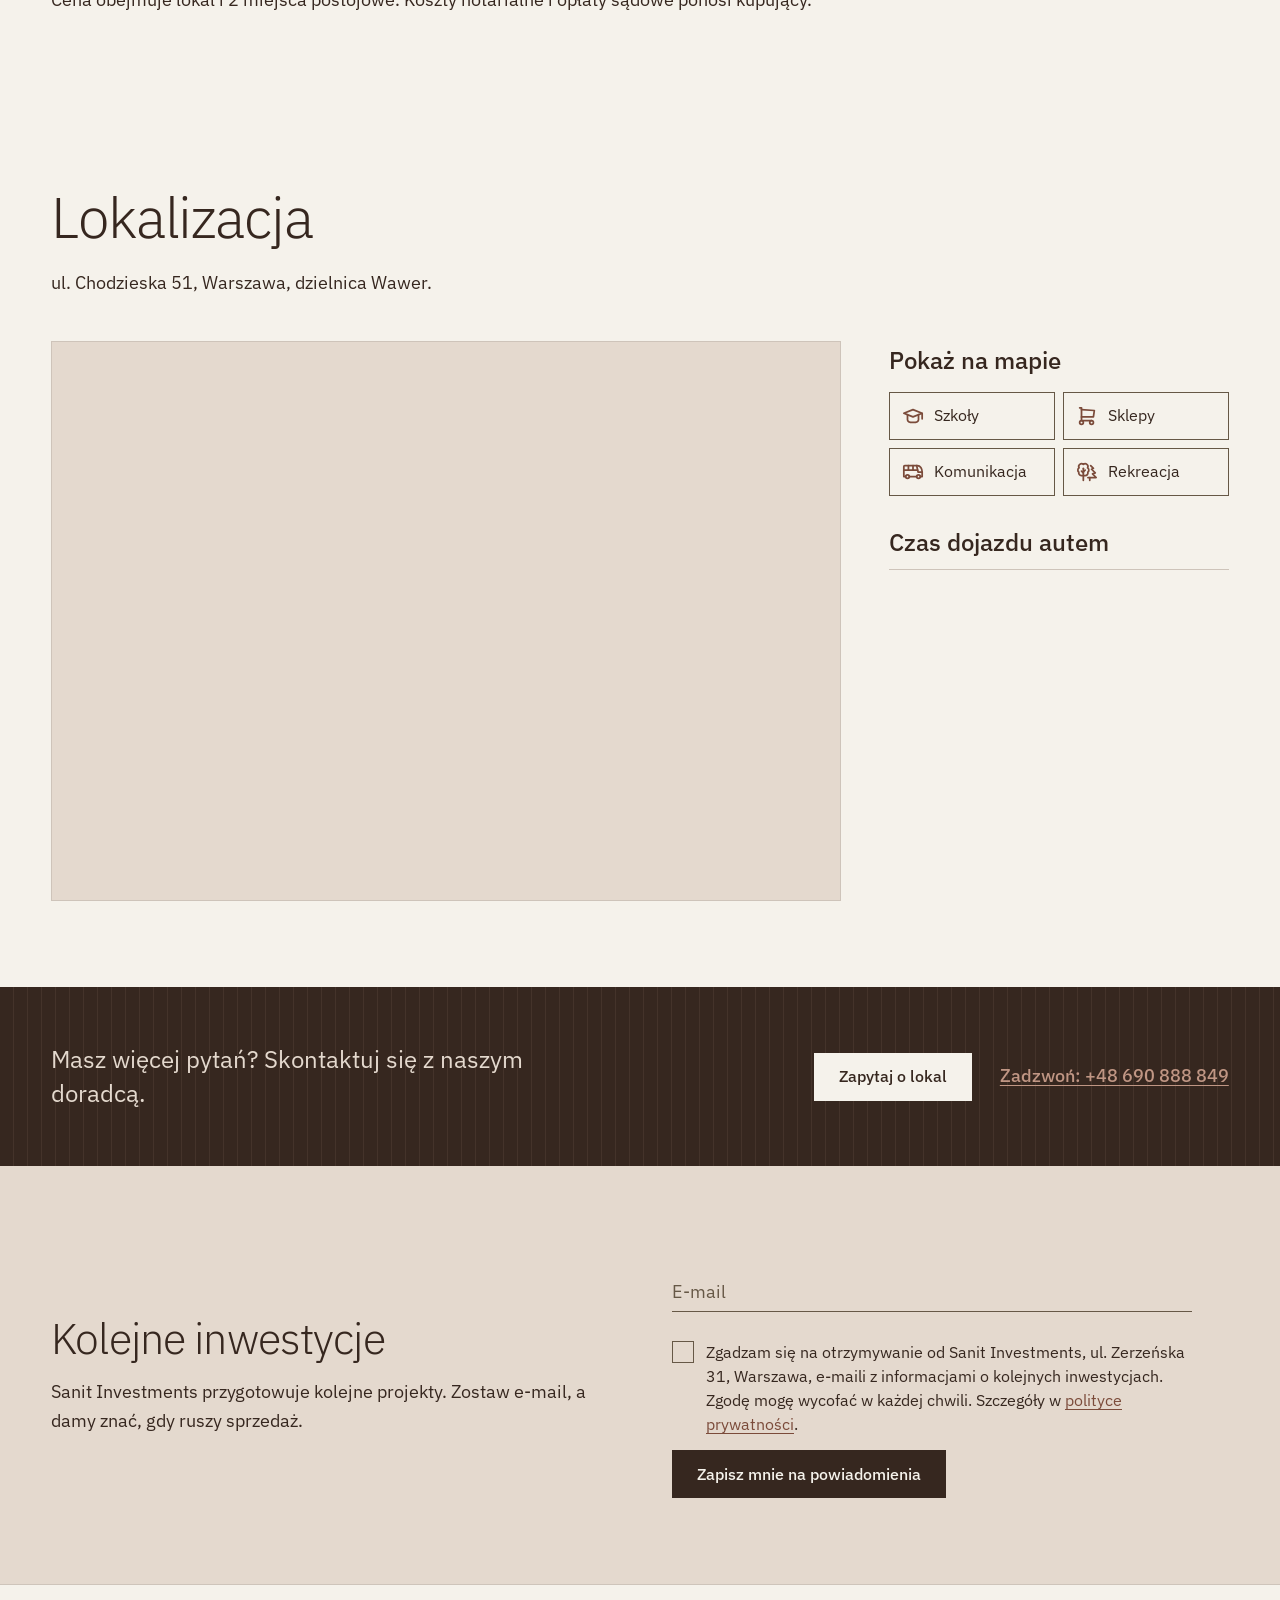
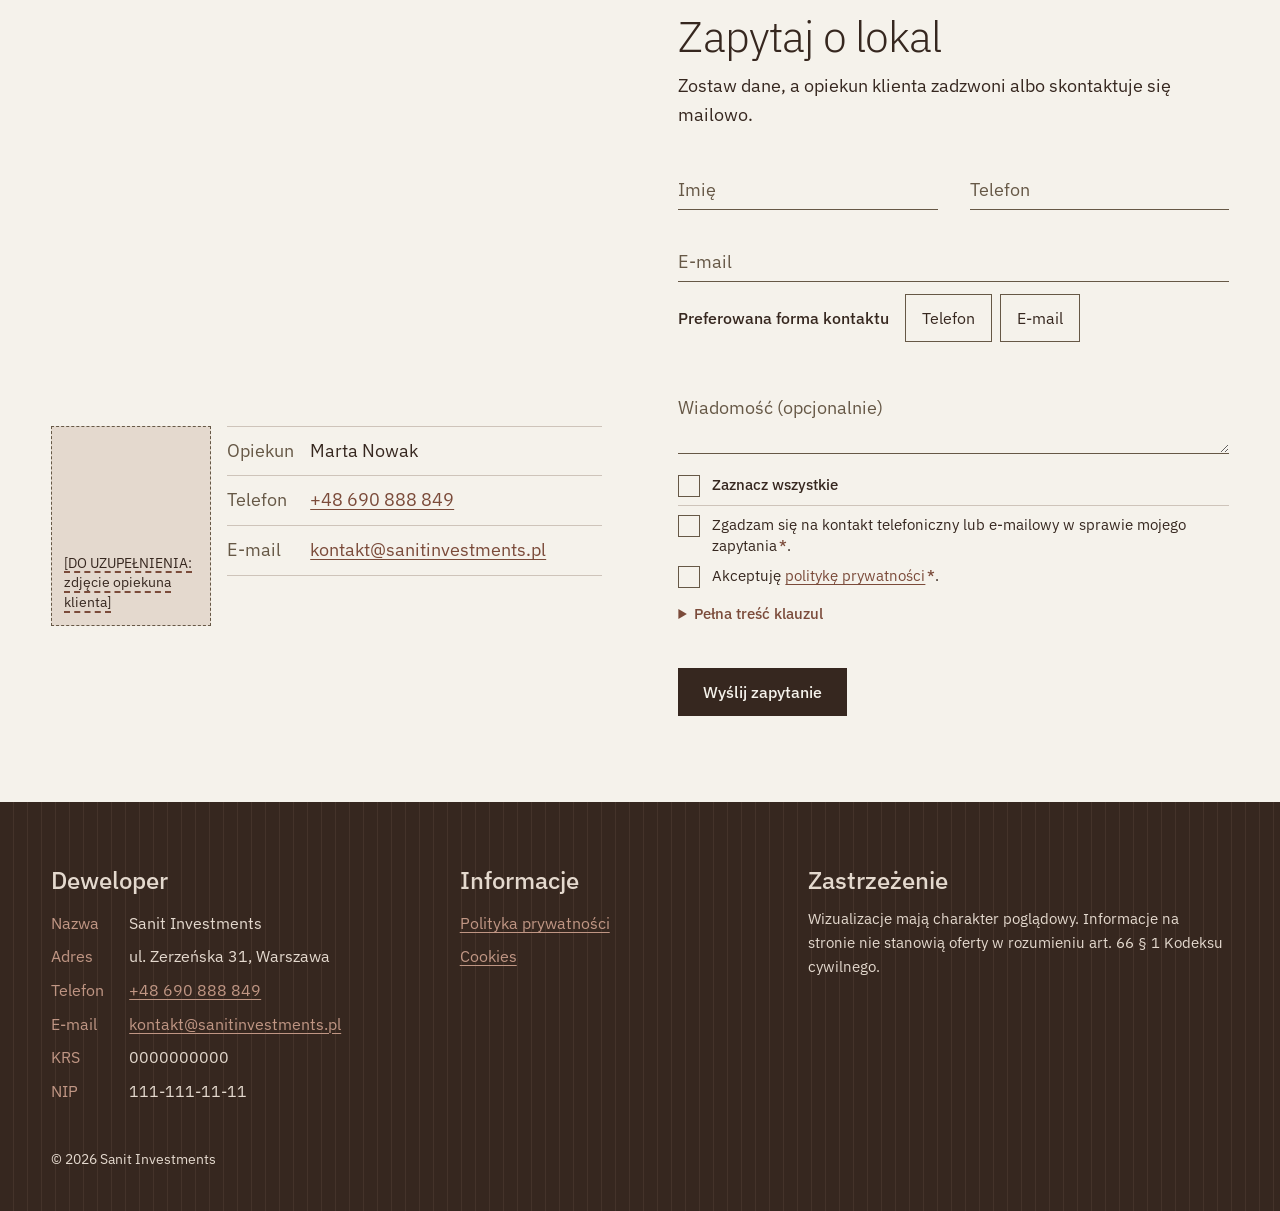
==== commit 554b9162: "Aktualizacja z repo źródłowego (commit 86ae552: hero z renderem 3, pas zalet, brązowe logo)" ====
--- a/index.html
+++ b/index.html
@@ -2,7 +2,7 @@
 <html lang="pl">
 <head>
   <meta charset="utf-8">
-  <meta http-equiv="Content-Security-Policy" content="default-src 'self'; script-src 'self'; style-src 'self'; img-src 'self' https://tile.openstreetmap.org; font-src 'self'; media-src 'self'; connect-src 'self'; form-action 'self'; base-uri 'self'; object-src 'none'">
+  <meta http-equiv="Content-Security-Policy" content="default-src 'self'; script-src 'self'; style-src 'self'; img-src 'self' https://tile.openstreetmap.org; font-src 'self'; connect-src 'self'; form-action 'self'; base-uri 'self'; object-src 'none'">
   <meta name="referrer" content="strict-origin-when-cross-origin">
   <meta name="robots" content="noindex">
   <meta name="viewport" content="width=device-width, initial-scale=1">
@@ -22,7 +22,10 @@
   <meta property="og:image:alt" content="Budynki Chodzieska 51 widziane od strony parkingu">
   <meta name="twitter:card" content="summary_large_image">
   <meta name="theme-color" content="#F5F2EB">
-  <link rel="icon" href="assets/icons/favicon.svg" type="image/svg+xml">
+  <!-- Ikona zakładki = znak logo z nagłówka (tools/favicon.py) -->
+  <link rel="icon" href="favicon.ico" sizes="16x16 32x32 48x48">
+  <link rel="icon" href="assets/icons/favicon-192.png" type="image/png" sizes="192x192">
+  <link rel="apple-touch-icon" href="assets/icons/apple-touch-icon.png">
 
   <link rel="preload" href="assets/fonts/ibm-plex-sans-latin-300-normal.woff2" as="font" type="font/woff2" crossorigin>
   <link rel="preload" href="assets/fonts/ibm-plex-sans-latin-400-normal.woff2" as="font" type="font/woff2" crossorigin>
@@ -79,25 +82,25 @@
 
   <main id="tresc">
 
-    <!-- 1. Hero: plakat (pierwsza klatka nagrania), na nim napisy; pod spodem pas faktów.
-         Telefon: nagranie bez tekstu, tekst i fakty pod nim. -->
+    <!-- 1. Hero: render 3 na całą szerokość, na nim napisy; pod spodem pas zalet.
+         Telefon: obraz bez tekstu, tekst i zalety pod nim.
+         sizes = szerokość obrazu przy object-fit: cover (proporcje 1412:656 = 2,15:1). Telefon: scena 60svh,
+         więc max(100vw, 60vh × 2,15). Od 768 px scena ma max(560 px, 100svh − pas zalet), więc
+         max(100vw, 560 px × 2,15, 2,15 × (100vh − pas zalet)); pas zalet 248 / 208 / 125 px (--fakty-h w style.css).
+         Wersje z samym calc() to zapas dla przeglądarek bez max() w sizes. -->
     <section class="hero" id="gora" aria-labelledby="hero-tytul">
       <div class="hero__scena">
         <div class="hero__media">
-          <picture class="hero__plakat">
-            <source type="image/webp" sizes="(max-width: 767px) 107vh, 100vw"
-              srcset="assets/img/hero-plakat-1280.webp 1280w, assets/img/hero-plakat-1920.webp 1920w, assets/img/hero-plakat-2560.webp 2560w">
-            <img src="assets/img/hero-plakat-1920.jpg"
-              srcset="assets/img/hero-plakat-1280.jpg 1280w, assets/img/hero-plakat-1920.jpg 1920w, assets/img/hero-plakat-2560.jpg 2560w"
-              sizes="(max-width: 767px) 107vh, 100vw" width="2560" height="1440" loading="eager" fetchpriority="high" decoding="async"
-              alt="Wejścia do lokali C i D: brązowa okładzina, balkony z lamelami, przed nimi schody, nasadzenia i ogrodzenie">
+          <picture class="hero__obraz">
+            <source type="image/webp"
+              sizes="(max-width: 767px) max(100vw, 130vh), (max-width: 767px) 130vh, (max-width: 859px) max(100vw, 1206px, calc(215vh - 534px)), (max-width: 1279px) max(100vw, 1206px, calc(215vh - 448px)), max(100vw, 1206px, calc(215vh - 269px)), calc(215vh - 269px)"
+              srcset="assets/img/wizualizacja-3-640.webp 640w, assets/img/wizualizacja-3-1280.webp 1280w, assets/img/wizualizacja-3-1412.webp 1412w, assets/img/wizualizacja-3-2560.webp 2560w">
+            <img src="assets/img/wizualizacja-3-1412.jpg"
+              srcset="assets/img/wizualizacja-3-640.jpg 640w, assets/img/wizualizacja-3-1280.jpg 1280w, assets/img/wizualizacja-3-1412.jpg 1412w, assets/img/wizualizacja-3-2560.jpg 2560w"
+              sizes="(max-width: 767px) max(100vw, 130vh), (max-width: 767px) 130vh, (max-width: 859px) max(100vw, 1206px, calc(215vh - 534px)), (max-width: 1279px) max(100vw, 1206px, calc(215vh - 448px)), max(100vw, 1206px, calc(215vh - 269px)), calc(215vh - 269px)"
+              width="1412" height="656" loading="eager" fetchpriority="high" decoding="async"
+              alt="Dwa budynki Chodzieska 51 od strony parkingu: jasny tynk, brązowa okładzina, balkony z lamelami i zieleń wokół">
           </picture>
-          <!-- Wideo dekoracyjne: źródło (720p / 1080p / 1440p, WebM albo MP4) wybiera i wczytuje main.js po załadowaniu strony -->
-          <video class="hero__wideo" muted loop playsinline preload="none" aria-hidden="true" tabindex="-1"></video>
-          <!-- Pauza (WCAG 2.2.2): widoczna tylko, gdy wideo może grać; wybór zapamiętany w localStorage -->
-          <button type="button" class="hero__pauza" aria-label="Zatrzymaj wideo" hidden>
-            <svg class="ikona ikona--pauza" aria-hidden="true" focusable="false"><use href="assets/icons/ikony.svg#pauza"></use></svg><svg class="ikona ikona--odtworz" aria-hidden="true" focusable="false"><use href="assets/icons/ikony.svg#odtworz"></use></svg>
-          </button>
         </div>
         <div class="wrap hero__tekst">
           <div class="hero__blok">
@@ -110,13 +113,17 @@
           </div>
         </div>
       </div>
-      <!-- Pas faktów: wartości wstawia main.js z data.js -->
-      <div class="hero__fakty">
-        <ul class="wrap hero__fakty-lista">
-          <li><span class="etykieta">Lokale</span><span class="wartosc" data-lokale-liczba></span></li>
-          <li><span class="etykieta">Powierzchnia</span><span class="wartosc" data-powierzchnia></span></li>
-          <li><span class="etykieta">Termin oddania</span><span class="wartosc" data-termin></span></li>
-          <li><span class="etykieta">Cena od</span><span class="wartosc" data-cena-od></span></li>
+      <!-- Pas zalet: ikona nad podpisem. Liczby w dwóch pierwszych nadpisuje main.js z data.js -->
+      <div class="hero__zalety">
+        <ul class="wrap hero__zalety-lista" aria-label="Zalety inwestycji">
+          <li><svg class="ikona" aria-hidden="true" focusable="false"><use href="assets/icons/ikony.svg#dom"></use></svg><span><span data-lokale-liczba>4</span> lokale w&nbsp;<span data-budynki>2</span> budynkach</span></li>
+          <li><svg class="ikona" aria-hidden="true" focusable="false"><use href="assets/icons/ikony.svg#schody"></use></svg><span><span data-powierzchnia>100</span>&nbsp;m² na <span data-poziomy>3</span> poziomach</span></li>
+          <li><svg class="ikona" aria-hidden="true" focusable="false"><use href="assets/icons/ikony.svg#zielen"></use></svg><span>Zielona część Wawra</span></li>
+          <li><svg class="ikona" aria-hidden="true" focusable="false"><use href="assets/icons/ikony.svg#parking"></use></svg><span>Parking przy budynkach</span></li>
+          <li><svg class="ikona" aria-hidden="true" focusable="false"><use href="assets/icons/ikony.svg#ogrodzenie"></use></svg><span>Ogrodzony teren z&nbsp;bramą</span></li>
+          <li><svg class="ikona" aria-hidden="true" focusable="false"><use href="assets/icons/ikony.svg#okno"></use></svg><span>Duże przeszklenia</span></li>
+          <li><svg class="ikona" aria-hidden="true" focusable="false"><use href="assets/icons/ikony.svg#pompa-ciepla"></use></svg><span>Pompa ciepła</span></li>
+          <li><svg class="ikona" aria-hidden="true" focusable="false"><use href="assets/icons/ikony.svg#klimatyzacja"></use></svg><span>Klimatyzacja</span></li>
         </ul>
       </div>
     </section>
--- a/assets/css/style.css
+++ b/assets/css/style.css
@@ -15,8 +15,8 @@
   --stopka-tekst: #E4D9CE;    /* tekst w stopce (10,3:1 na balustradzie) */
   --stopka-link: #C09684;     /* linki w stopce (5,41:1 na balustradzie) */
   --prazek: #44332A;          /* pionowe prążki w ciemnych sekcjach (img/prazki.svg) */
-  --logo-tlo: #1A1A18;        /* tło znaku logo */
-  --logo-ramka: #C8A96E;      /* złota ramka i „CHO” w znaku logo (7,77:1 na tle znaku) — złoto TYLKO w logo */
+  --logo-tlo: var(--okladzina-ciemna); /* tło znaku logo (brąz z palety; „51” w --tynk 9,14:1) */
+  --logo-ramka: #C8A96E;      /* złota ramka i „CHO” w znaku logo (4,55:1 na tle znaku) — złoto TYLKO w logo */
 
   /* Przyciski główne (CTA): ciemne, żeby nie zlewały się z brązową okładziną na renderach */
   --cta: var(--balustrada);         /* tło przycisku głównego, tekst --tynk (12,8:1) */
@@ -280,7 +280,7 @@
 
 /* --------------------------------------------------------------------------
    Nawigacja: przyklejona do góry. Od 768 px na górze strony przezroczysta (leży na jasnym pasie
-   nad nagraniem hero), po zniknięciu hero z ekranu tło --tynk i linia --kostka (main.js: nav--tlo).
+   nad obrazem hero), po zniknięciu hero z ekranu tło --tynk i linia --kostka (main.js: nav--tlo).
    Telefon: zawsze tło --tynk, linia po przewinięciu (nav--linia).
    -------------------------------------------------------------------------- */
 .nav {
@@ -395,7 +395,7 @@
   align-items: center;
   gap: 8px;
 }
-/* Telefon w pasku od 1100 px (węziej w panelu menu), drugorzędny z pełnym tłem --tynk (leży na nagraniu);
+/* Telefon w pasku od 1100 px (węziej w panelu menu), drugorzędny z pełnym tłem --tynk (leży na obrazie hero);
    „Zapytaj o lokal” (główny) zawsze */
 .nav__akcje .nav__telefon { display: none; }
 .nav__telefon.btn--drugi { background: var(--tynk); }
@@ -459,16 +459,24 @@
 }
 
 /* --------------------------------------------------------------------------
-   1. Hero: wideo (do czasu załadowania plakat) na całą szerokość, napisy wprost na nagraniu,
-      pod nim pas faktów. Telefon (< 768 px): nagranie bez tekstu, tekst i fakty pod nim.
+   1. Hero: render 3 na całą szerokość, napisy wprost na obrazie,
+      pod nim pas zalet (ikona nad podpisem). Telefon (< 768 px): obraz bez tekstu, tekst i zalety pod nim.
    -------------------------------------------------------------------------- */
 .hero {
-  /* --fakty-h: zmierzona (Chromium) wysokość pasa faktów; scena = reszta pierwszego ekranu.
-     83,6 px od 1280 px (wartości w jednym wierszu), 109,6 px przy 768–1279 px (wartości w dwóch); zaokrąglone w górę. */
-  --fakty-h: 110px;
-  --kadr: 50% 50%;         /* object-position plakatu i wideo (desktop) */
+  /* --fakty-h: zmierzona (Chromium) wysokość pasa zalet; scena = reszta pierwszego ekranu.
+     Zmierzone: od 1280 px (8 w rzędzie, podpisy w 2 wierszach) 124,5 px; przy 853–1279 px (4×2, podpisy w 1 wierszu)
+     207,5 px; przy 768–852 px (część podpisów w 2 wierszach) 227,75–248 px. Zaokrąglone w górę; próg 860 px
+     z zapasem na różnice w renderowaniu fontu. Po zmianie podpisów, odstępów albo fontu zmierzyć ponownie. */
+  --fakty-h: 248px;
+  /* Kadr (object-position) renderu 3 (2,15:1). Budynki zajmują ok. 33–74% szerokości obrazu, dach bliższego
+     zaczyna się ok. 5% od góry. Pionowo 0%: gdy okno jest szersze niż obraz, przycinany jest dół (kostka),
+     a nie dachy. Telefon (60svh, widać ok. 36% szerokości): cały bliższy budynek i początek dalszego.
+     Od 768 px środek; od 1280 px przy oknach co najmniej 8:5 obraz jest przycinany tylko z prawej (0%),
+     więc budynki odsuwają się od tekstu, a oba (z dachami) zostają w kadrze (widać ≥ 80% szerokości). */
+  --kadr: 50% 0%;
+  --kadr-telefon: 47% 0%;
   background: var(--tynk);
-  padding-top: var(--nav-h); /* telefon: nawigacja z pełnym tłem nad nagraniem */
+  padding-top: var(--nav-h); /* telefon: nawigacja z pełnym tłem nad obrazem */
 }
 .hero__scena { position: relative; }
 .hero__media {
@@ -477,41 +485,16 @@
   overflow: hidden;
   background: var(--tynk-cien);
 }
-.hero__plakat,
-.hero__plakat img,
-.hero__wideo {
+.hero__obraz,
+.hero__obraz img {
   position: absolute;
   inset: 0;
   width: 100%;
   height: 100%;
   max-width: none;
   object-fit: cover;
-  object-position: var(--kadr-telefon, 62% 50%); /* telefon: kadr na budynki (wejścia C i D) */
-}
-/* Wideo nad plakatem, widoczne dopiero po canplay (przejście 300 ms); plakat zostaje pod spodem */
-.hero__wideo { opacity: 0; transition: opacity .3s linear; }
-.hero__wideo.is-gotowe { opacity: 1; }
-/* Przycisk pauzy: prawy dolny róg nagrania, nad pasem faktów */
-.hero__pauza {
-  position: absolute;
-  right: var(--gutter);
-  bottom: 16px;
-  z-index: 1;
-  display: grid;
-  place-items: center;
-  width: 44px;
-  height: 44px;
-  padding: 0;
-  border: 0;
-  background: var(--tynk);
-  color: var(--balustrada);
-}
-.hero__pauza:hover { background: var(--tynk-cien); }
-.hero__pauza:focus-visible { outline: 2px solid var(--balustrada); outline-offset: -6px; } /* obrys wewnątrz jasnego przycisku: widoczny na każdej klatce */
-.hero__pauza .ikona { width: 20px; height: 20px; }
-.hero__pauza .ikona--odtworz,
-.hero__pauza.is-zatrzymane .ikona--pauza { display: none; }
-.hero__pauza.is-zatrzymane .ikona--odtworz { display: block; }
+  object-position: var(--kadr-telefon);
+}
 .hero__tekst { padding-top: 32px; padding-bottom: 32px; }
 .hero h1 {
   font-size: var(--fs-hero);
@@ -532,33 +515,52 @@
 .hero__akcje { display: flex; flex-direction: column; gap: 12px; }
 .hero__akcje .btn { width: 100%; }
 
-.hero__fakty { border-top: var(--line); border-bottom: var(--line); background: var(--tynk); }
-.hero__fakty-lista {
+/* Pas zalet: ikona wyśrodkowana nad podpisem (najwyżej 2 wiersze), komórki rozdzielone liniami --kostka.
+   Telefon 2×4, od 640 px 4×2, od 1280 px 8 w jednym rzędzie. */
+.hero__zalety { border-top: var(--line); border-bottom: var(--line); background: var(--tynk); }
+.hero__zalety-lista {
   list-style: none;
   margin-block: 0;
   display: grid;
   grid-template-columns: repeat(2, minmax(0, 1fr));
 }
-.hero__fakty li {
+.hero__zalety li {
   display: flex;
   flex-direction: column;
-  gap: 4px;
-  padding: 16px 16px 16px 0;
-}
-.hero__fakty li:nth-child(even) { padding-left: 16px; border-left: var(--line); }
-.hero__fakty li:nth-child(n+3) { border-top: var(--line); }
-.hero__fakty .etykieta { font-size: 14px; line-height: 1.4; color: var(--tabliczka); }
-.hero__fakty .wartosc { font-size: 20px; line-height: 1.3; font-weight: var(--fw-sredni); color: var(--balustrada); }
+  align-items: center;
+  gap: 10px;
+  padding: 16px 12px;
+  text-align: center;
+  text-wrap: balance;
+  font-size: 15px;
+  line-height: 1.35;
+  color: var(--balustrada);
+}
+.hero__zalety .ikona { width: 40px; height: 40px; color: var(--okladzina); }
+.hero__zalety li:nth-child(even) { border-left: var(--line); }
+.hero__zalety li:nth-child(n+3) { border-top: var(--line); }
+@media (min-width: 640px) {
+  .hero__zalety-lista { grid-template-columns: repeat(4, minmax(0, 1fr)); }
+  .hero__zalety li:nth-child(n) { border-left: var(--line); border-top: 0; }
+  .hero__zalety li:nth-child(4n+1) { border-left: 0; }
+  .hero__zalety li:nth-child(n+5) { border-top: var(--line); }
+}
+@media (min-width: 1280px) {
+  .hero__zalety-lista { grid-template-columns: repeat(8, minmax(0, 1fr)); }
+  .hero__zalety li:nth-child(n) { border-left: var(--line); border-top: 0; }
+  .hero__zalety li:first-child { border-left: 0; }
+}
 
 @media (min-width: 768px) {
   .hero { padding-top: 0; }
-  /* Scena = pierwszy ekran bez pasa faktów, nie mniej niż 560 px; nagranie pod nawigacją i tekstem */
+  /* Scena = pierwszy ekran bez pasa zalet, nie mniej niż 560 px; obraz pod nawigacją i tekstem */
   .hero__scena { height: max(560px, calc(100svh - var(--fakty-h))); }
   .hero__media { position: absolute; inset: 0; height: auto; }
-  .hero__plakat, .hero__plakat img, .hero__wideo { object-position: var(--kadr); }
-  /* Jasny pas u góry nagrania: --tynk 70% przy krawędzi (i na całej wysokości nawigacji, żeby linki miały
-     kontrast ≥ 4,5:1 na każdej klatce) → przezroczysty na 28% wysokości sceny.
-     Nad wideo, pod nawigacją i tekstem; poza nim (i poza poświatą pod tekstem) nagranie ma oryginalne kolory. */
+  .hero__obraz, .hero__obraz img { object-position: var(--kadr); }
+  /* Jasny pas u góry obrazu: --tynk 70% przy krawędzi (i na całej wysokości nawigacji) → przezroczysty
+     na 28% wysokości sceny. Potrzebny mimo nieba w renderze 3: obraz nie jest przycinany w pionie, więc ciemna
+     attyka dachu bliższego budynku sięga pod linki nawigacji (bez pasa najniższy piksel 1,0:1, z pasem ≥ 6,17:1).
+     Nad obrazem, pod nawigacją i tekstem; poza nim (i poza poświatą pod tekstem) obraz ma oryginalne kolory. */
   .hero__media::after {
     content: "";
     position: absolute;
@@ -573,29 +575,29 @@
     padding-bottom: 0;
   }
   /* Poświata pod blokiem tekstu: --tynk 70% z miękkimi krawędziami (rozmycie 24 px), tylko pod h1, zdaniem
-     i przyciskami. Ostateczność z punktu 12: na żadnym miejscu kadru tło nie jest jasne przez całe nagranie
-     (pomiar w CLAUDE.md, sekcja 6a); 70% --tynk daje ≥ 4,5:1 dla --balustrady nawet na czarnym tle. */
+     i przyciskami. Blok tekstu przy 1280–2560 px leży częściowo na bliższym budynku (attyka, balustrady)
+     i koronach drzew; bez poświaty h1 i zdanie mają najniższy piksel ok. 1:1 przy każdym object-position.
+     70% --tynk daje ≥ 4,5:1 dla --balustrady nawet na czarnym tle. */
   .hero__blok { position: relative; isolation: isolate; width: fit-content; max-width: 100%; }
   .hero__blok::before {
     content: "";
     position: absolute;
-    inset: -32px -48px;
+    inset: -40px -64px;
     z-index: -1;
-    background: rgba(245, 242, 235, .7);
-    filter: blur(24px);
+    background: rgba(245, 242, 235, .85); /* 2026-10-23: 85% zamiast 70% — tekst wyraźniej oddzielony od renderu */
+    filter: blur(32px);
     pointer-events: none;
   }
   .hero__lead { font-size: 21px; }
-  /* „Zapytaj o lokal” na nagraniu: pełne tło --tynk (wariant .btn--jasny), nie przezroczysty drugorzędny */
+  /* „Zapytaj o lokal” na obrazie: pełne tło --tynk (wariant .btn--jasny), nie przezroczysty drugorzędny */
   .hero__akcje { flex-direction: row; flex-wrap: wrap; }
   .hero__akcje .btn { width: auto; }
   .hero__akcje .btn--drugi { background: var(--tynk); border-color: var(--tynk); color: var(--balustrada); }
   .hero__akcje .btn--drugi:hover { background: var(--tynk-cien); border-color: var(--tynk-cien); color: var(--balustrada); }
-  .hero__fakty-lista { grid-template-columns: repeat(4, minmax(0, 1fr)); }
-  .hero__fakty li:nth-child(n) { padding: 16px 20px; border-top: 0; border-left: var(--line); }
-  .hero__fakty li:first-child { padding-left: 0; border-left: 0; }
-}
-@media (min-width: 1280px) { .hero { --fakty-h: 84px; } }
+}
+@media (min-width: 860px) { .hero { --fakty-h: 208px; } }
+@media (min-width: 1280px) { .hero { --fakty-h: 125px; } }
+@media (min-width: 1280px) and (min-aspect-ratio: 8/5) { .hero { --kadr: 0% 0%; } }
 
 /* --------------------------------------------------------------------------
    2. Inwestycja: pierwszy rząd (zdanie i opis na całą szerokość),
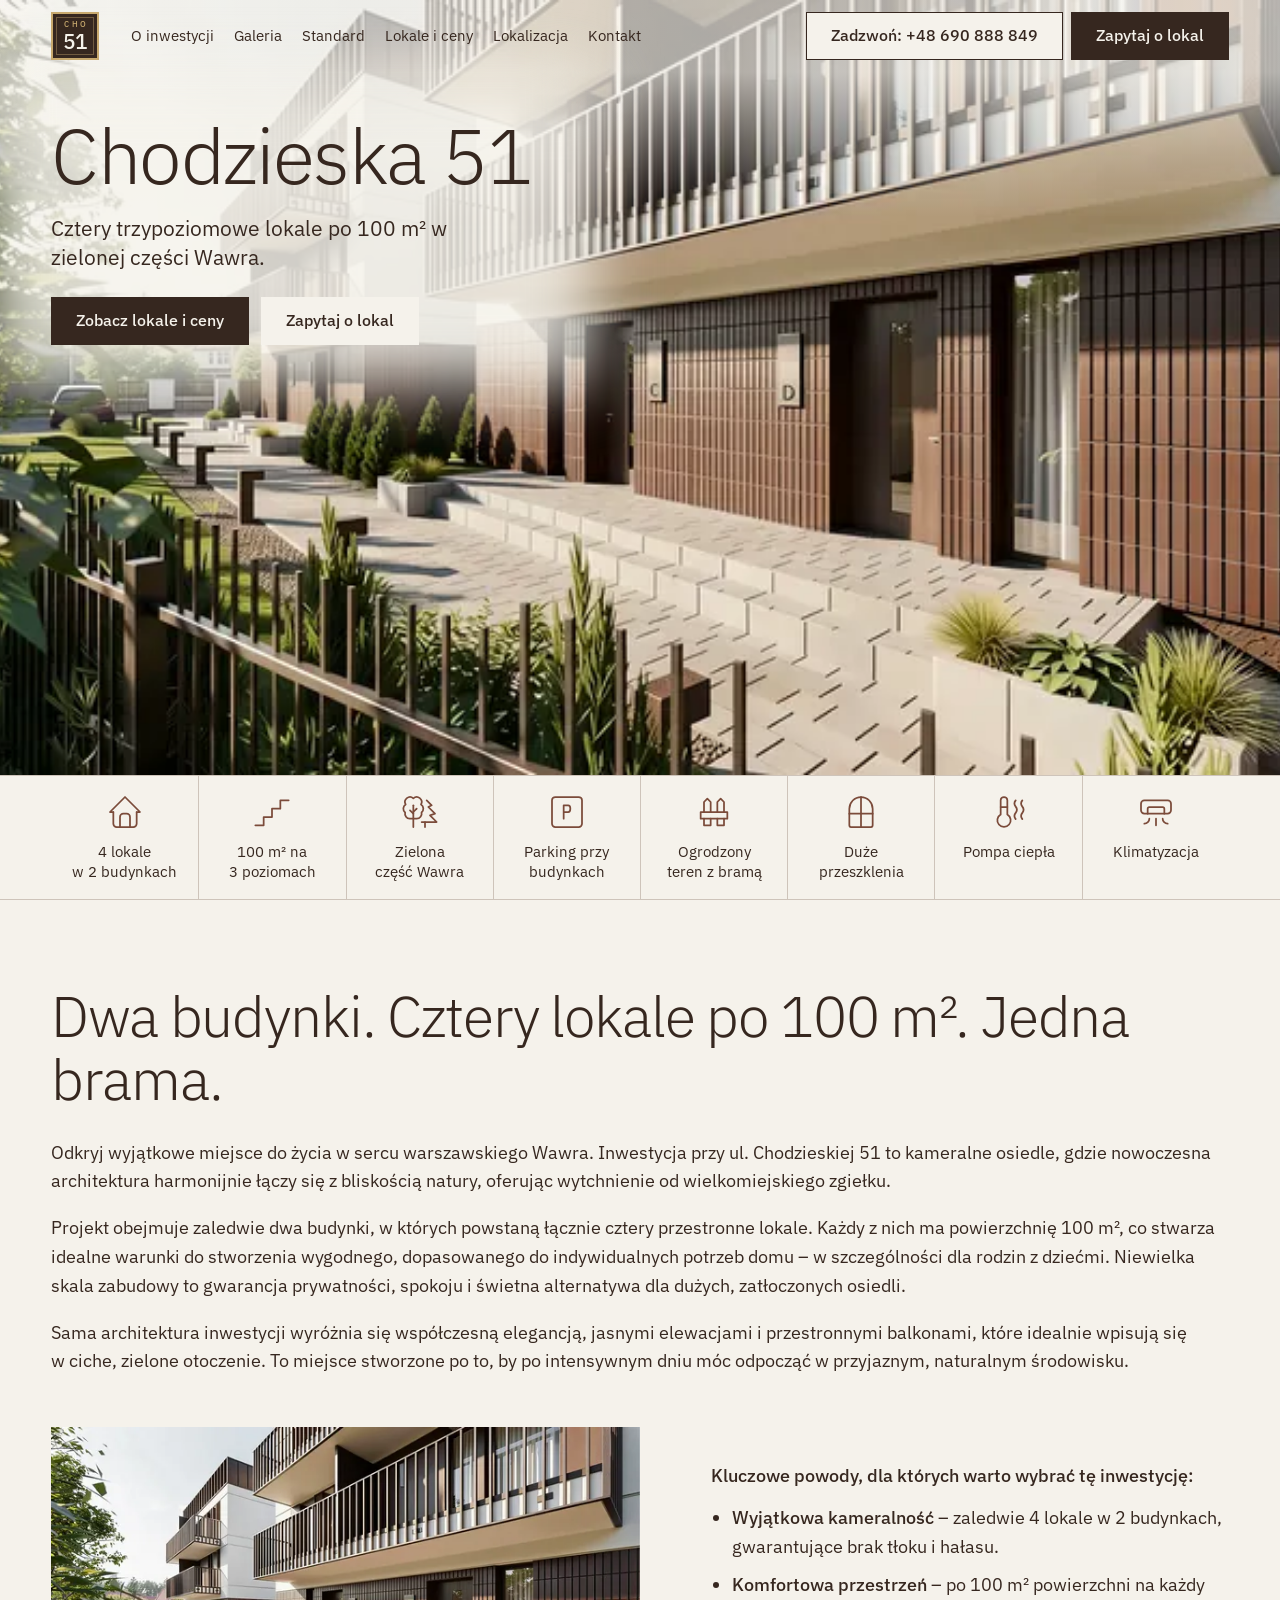
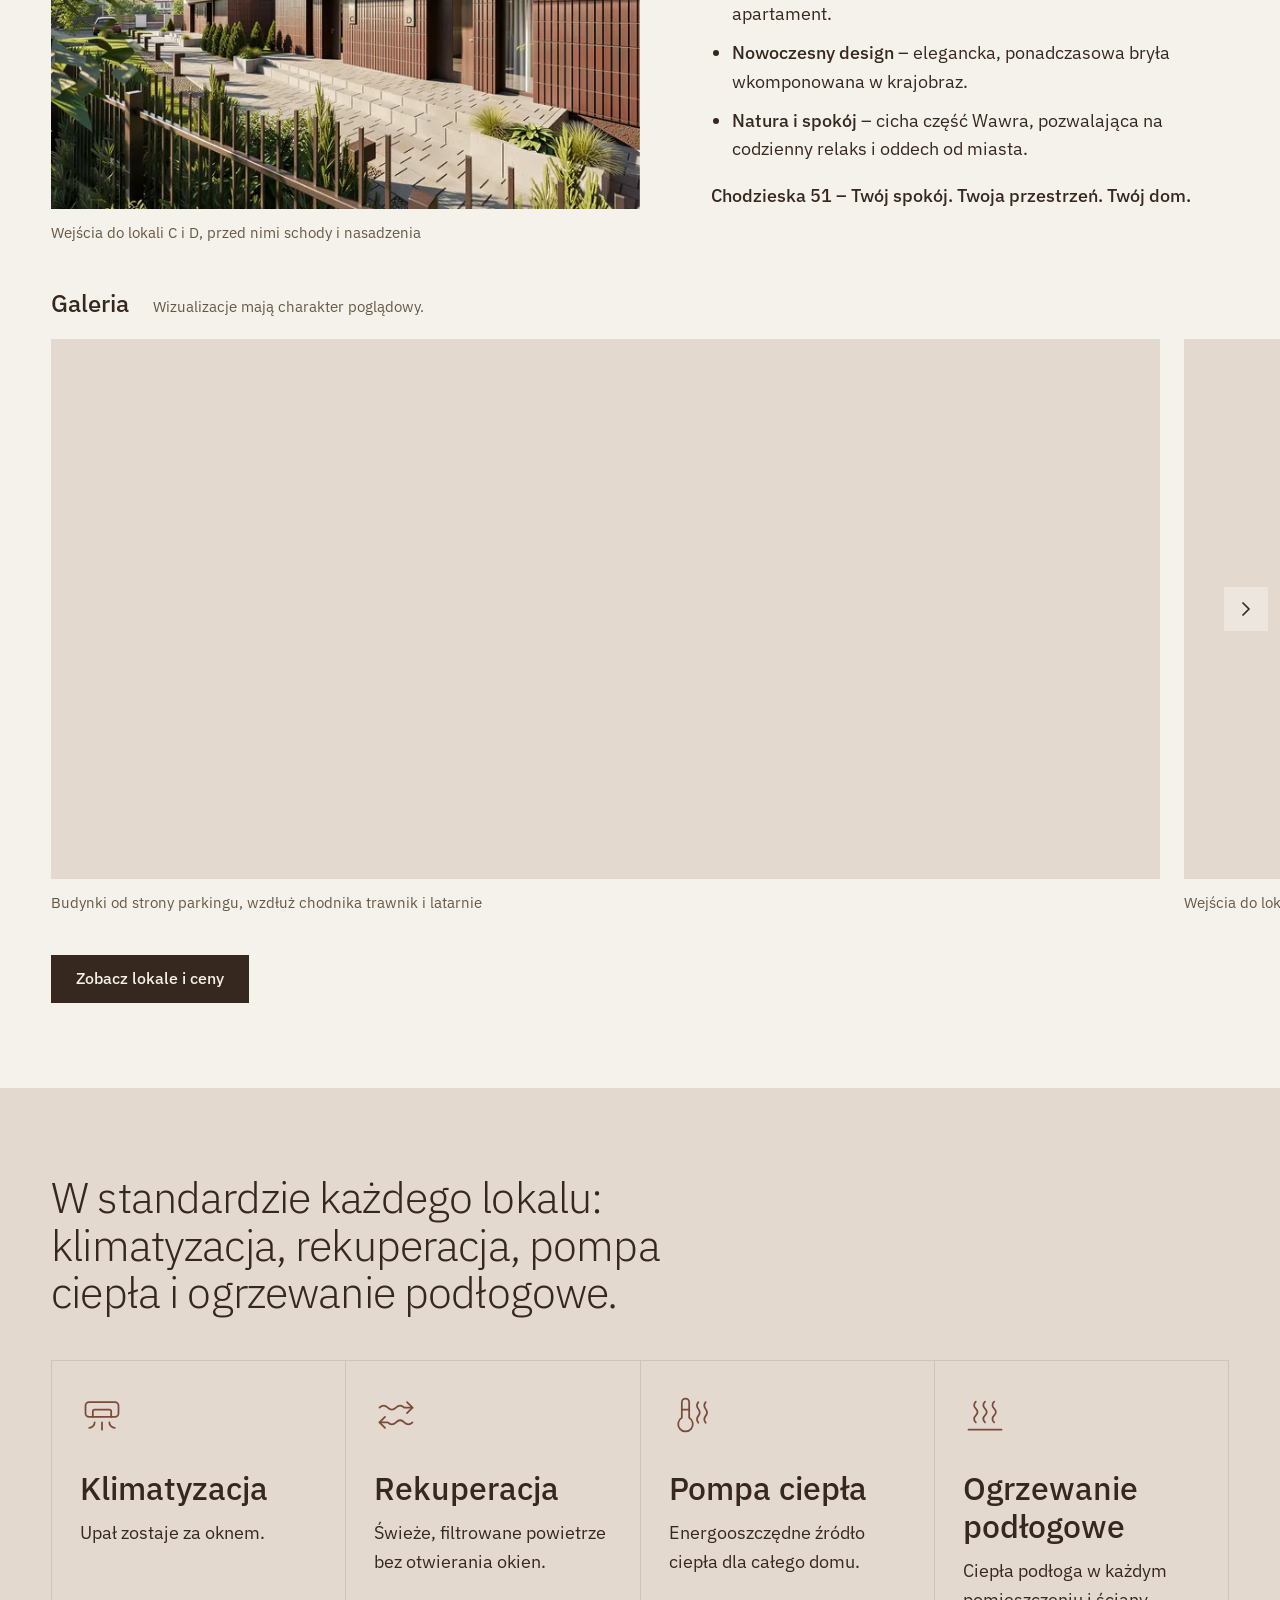
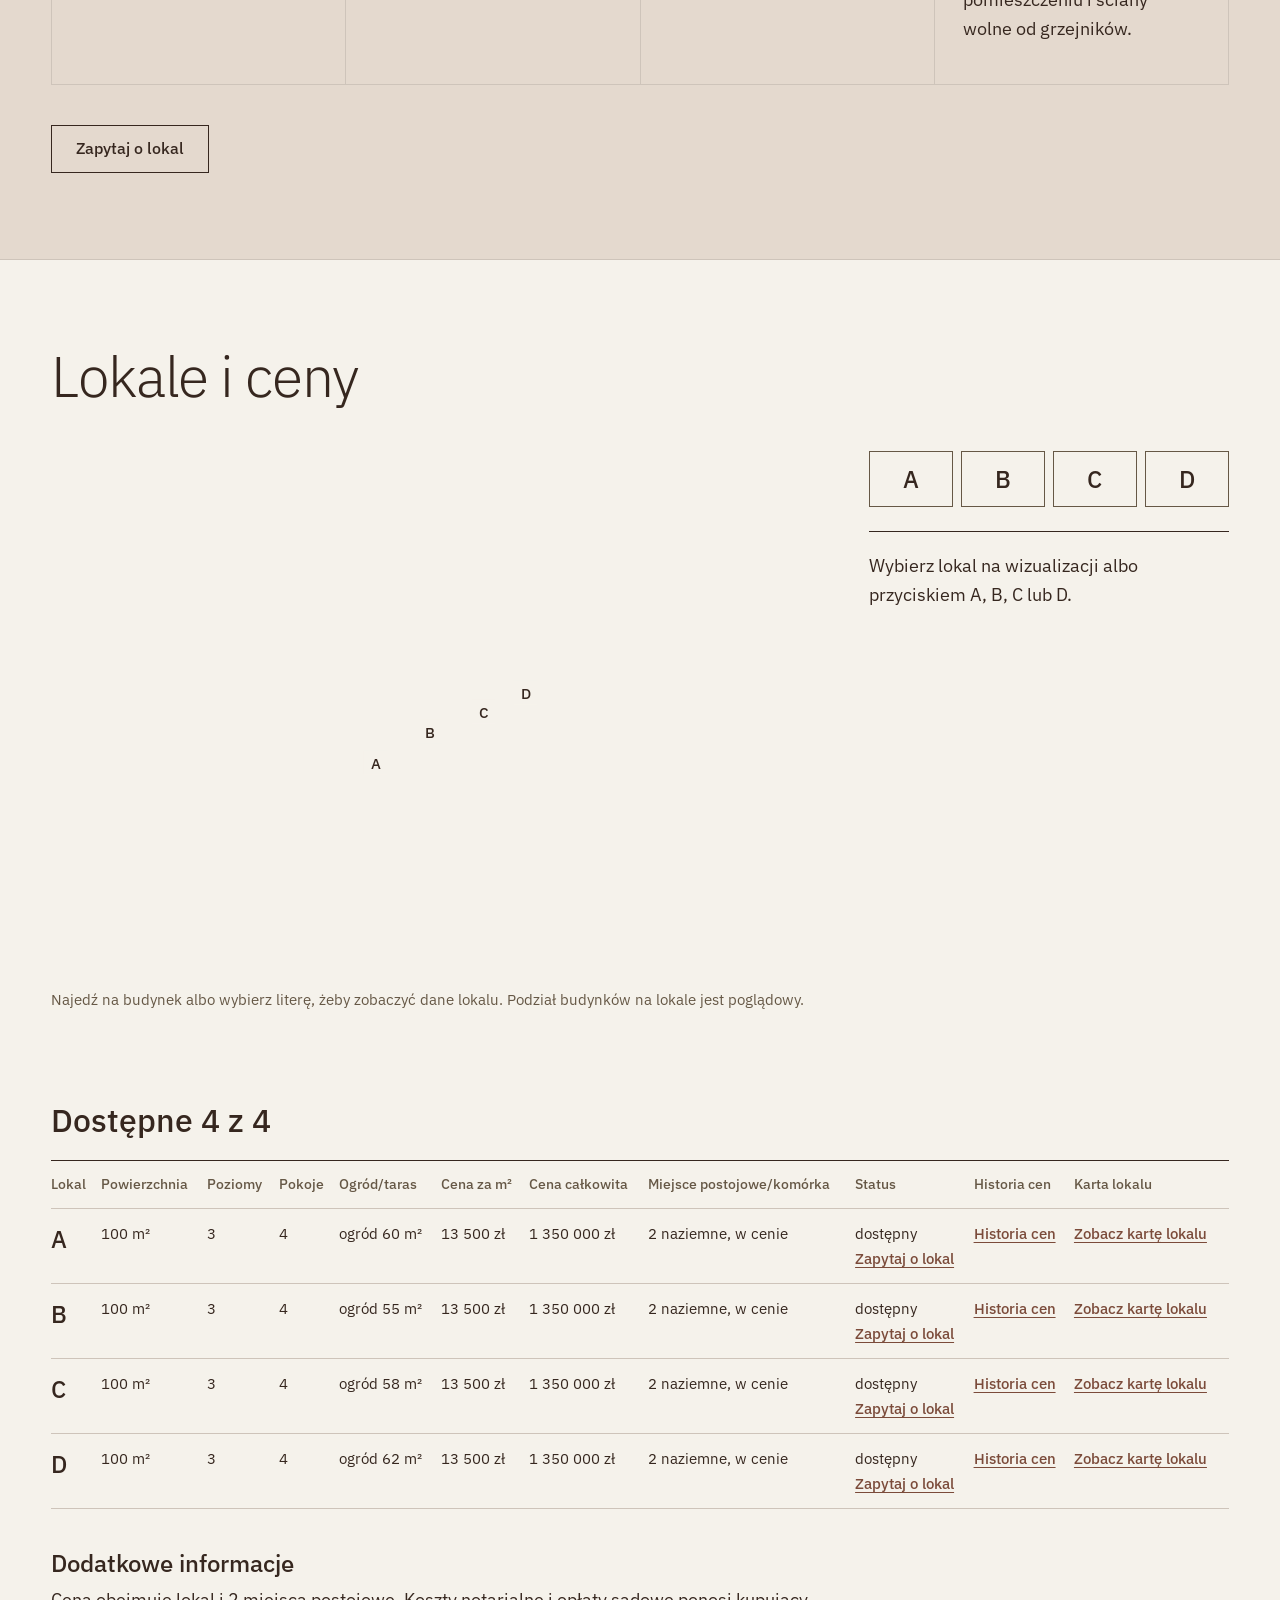
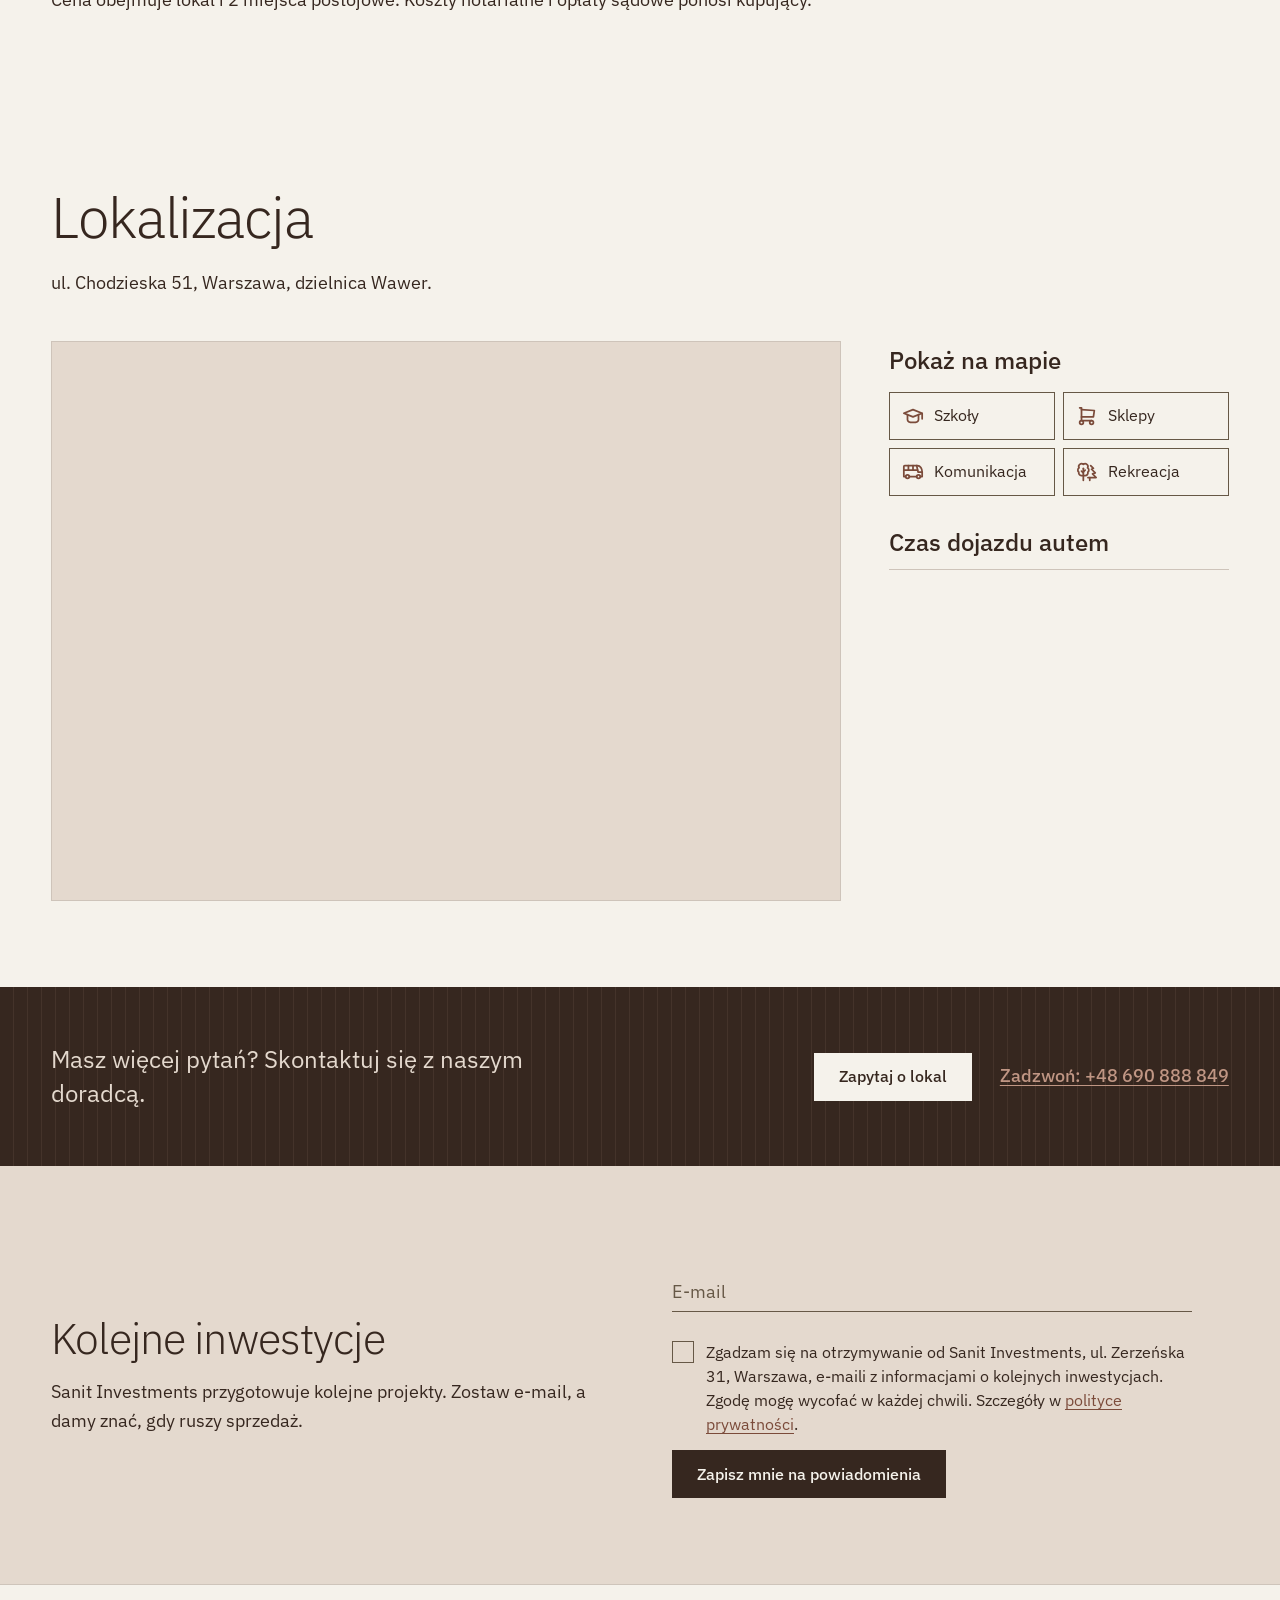
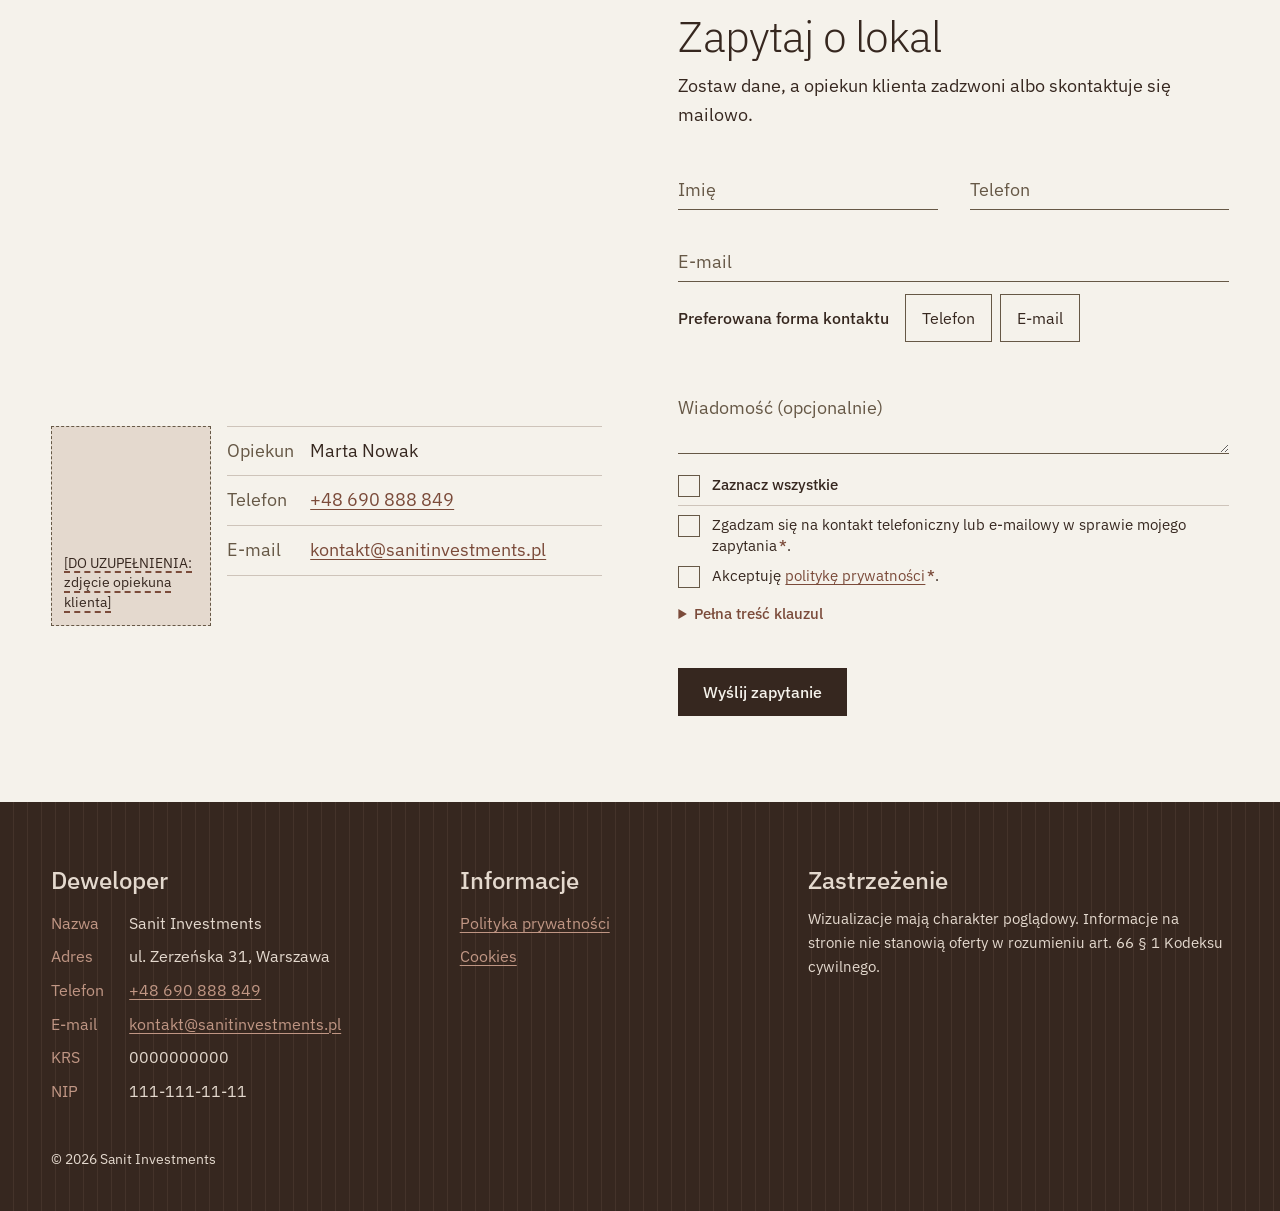
==== commit 2c086737: "Aktualizacja z repo źródłowego (commit a02d079: hero z 4 klipami wideo, logo w kolorze przycisku, no" ====
--- a/index.html
+++ b/index.html
@@ -2,7 +2,7 @@
 <html lang="pl">
 <head>
   <meta charset="utf-8">
-  <meta http-equiv="Content-Security-Policy" content="default-src 'self'; script-src 'self'; style-src 'self'; img-src 'self' https://tile.openstreetmap.org; font-src 'self'; connect-src 'self'; form-action 'self'; base-uri 'self'; object-src 'none'">
+  <meta http-equiv="Content-Security-Policy" content="default-src 'self'; script-src 'self'; style-src 'self'; img-src 'self' https://tile.openstreetmap.org; font-src 'self'; media-src 'self'; connect-src 'self'; form-action 'self'; base-uri 'self'; object-src 'none'">
   <meta name="referrer" content="strict-origin-when-cross-origin">
   <meta name="robots" content="noindex">
   <meta name="viewport" content="width=device-width, initial-scale=1">
@@ -82,25 +82,37 @@
 
   <main id="tresc">
 
-    <!-- 1. Hero: render 3 na całą szerokość, na nim napisy; pod spodem pas zalet.
-         Telefon: obraz bez tekstu, tekst i zalety pod nim.
-         sizes = szerokość obrazu przy object-fit: cover (proporcje 1412:656 = 2,15:1). Telefon: scena 60svh,
-         więc max(100vw, 60vh × 2,15). Od 768 px scena ma max(560 px, 100svh − pas zalet), więc
-         max(100vw, 560 px × 2,15, 2,15 × (100vh − pas zalet)); pas zalet 248 / 208 / 125 px (--fakty-h w style.css).
-         Wersje z samym calc() to zapas dla przeglądarek bez max() w sizes. -->
+    <!-- 1. Hero: plakat (pierwsza klatka klipu 1), nad nim wideo — 4 klipy po kolei z przenikaniem; na nim napisy;
+         pod spodem pas zalet. Telefon: nagranie bez tekstu, tekst i zalety pod nim.
+         sizes = szerokość plakatu przy object-fit: cover (16:9 = 1,78:1). Telefon: scena 60svh, więc max(100vw, 107vh).
+         Od 768 px scena ma max(560 px, 100svh − pas zalet), więc max(100vw, 996 px, 1,78 × (100vh − pas zalet));
+         pas zalet 248 / 208 / 125 px (--fakty-h w style.css). Wersje bez max() to zapas dla starszych przeglądarek. -->
     <section class="hero" id="gora" aria-labelledby="hero-tytul">
       <div class="hero__scena">
         <div class="hero__media">
-          <picture class="hero__obraz">
+          <picture class="hero__plakat">
+            <!-- Telefon: najwyżej 1280 px (jak wideo 720p, które zaraz go zakrywa), także przy DPR 3 -->
+            <source type="image/webp" media="(max-width: 767px)" sizes="max(100vw, 107vh), 107vh"
+              srcset="assets/img/hero-plakat-640.webp 640w, assets/img/hero-plakat-1280.webp 1280w">
+            <source media="(max-width: 767px)" sizes="max(100vw, 107vh), 107vh"
+              srcset="assets/img/hero-plakat-640.jpg 640w, assets/img/hero-plakat-1280.jpg 1280w">
             <source type="image/webp"
-              sizes="(max-width: 767px) max(100vw, 130vh), (max-width: 767px) 130vh, (max-width: 859px) max(100vw, 1206px, calc(215vh - 534px)), (max-width: 1279px) max(100vw, 1206px, calc(215vh - 448px)), max(100vw, 1206px, calc(215vh - 269px)), calc(215vh - 269px)"
-              srcset="assets/img/wizualizacja-3-640.webp 640w, assets/img/wizualizacja-3-1280.webp 1280w, assets/img/wizualizacja-3-1412.webp 1412w, assets/img/wizualizacja-3-2560.webp 2560w">
-            <img src="assets/img/wizualizacja-3-1412.jpg"
-              srcset="assets/img/wizualizacja-3-640.jpg 640w, assets/img/wizualizacja-3-1280.jpg 1280w, assets/img/wizualizacja-3-1412.jpg 1412w, assets/img/wizualizacja-3-2560.jpg 2560w"
-              sizes="(max-width: 767px) max(100vw, 130vh), (max-width: 767px) 130vh, (max-width: 859px) max(100vw, 1206px, calc(215vh - 534px)), (max-width: 1279px) max(100vw, 1206px, calc(215vh - 448px)), max(100vw, 1206px, calc(215vh - 269px)), calc(215vh - 269px)"
-              width="1412" height="656" loading="eager" fetchpriority="high" decoding="async"
-              alt="Dwa budynki Chodzieska 51 od strony parkingu: jasny tynk, brązowa okładzina, balkony z lamelami i zieleń wokół">
+              sizes="(max-width: 859px) max(100vw, 996px, calc(178vh - 441px)), (max-width: 1279px) max(100vw, 996px, calc(178vh - 370px)), max(100vw, 996px, calc(178vh - 222px)), 100vw"
+              srcset="assets/img/hero-plakat-640.webp 640w, assets/img/hero-plakat-1280.webp 1280w, assets/img/hero-plakat-1920.webp 1920w, assets/img/hero-plakat-2560.webp 2560w">
+            <img src="assets/img/hero-plakat-1920.jpg"
+              srcset="assets/img/hero-plakat-640.jpg 640w, assets/img/hero-plakat-1280.jpg 1280w, assets/img/hero-plakat-1920.jpg 1920w, assets/img/hero-plakat-2560.jpg 2560w"
+              sizes="(max-width: 767px) max(100vw, 107vh), (max-width: 767px) 107vh, (max-width: 859px) max(100vw, 996px, calc(178vh - 441px)), (max-width: 1279px) max(100vw, 996px, calc(178vh - 370px)), max(100vw, 996px, calc(178vh - 222px)), 100vw"
+              width="2560" height="1440" loading="eager" fetchpriority="high" decoding="async"
+              alt="Wejścia do lokali C i D: brązowa okładzina, balkony z lamelami, przed nimi schody, nasadzenia i ogrodzenie">
           </picture>
+          <!-- Wideo dekoracyjne: dwa odtwarzacze na zmianę (klip 1 → 2 → 3 → 4 → 1 …, przenikanie 0,7 s).
+               Źródła (720p / 1080p / 1440p, WebM albo MP4) wybiera i wczytuje main.js po załadowaniu strony. -->
+          <video class="hero__wideo" muted playsinline disablepictureinpicture disableremoteplayback preload="none" aria-hidden="true" tabindex="-1"></video>
+          <video class="hero__wideo" muted playsinline disablepictureinpicture disableremoteplayback preload="none" aria-hidden="true" tabindex="-1"></video>
+          <!-- Pauza (WCAG 2.2.2): widoczna tylko, gdy wideo może grać; zatrzymuje całą sekwencję; wybór w localStorage -->
+          <button type="button" class="hero__pauza" aria-label="Zatrzymaj wideo" hidden>
+            <svg class="ikona ikona--pauza" aria-hidden="true" focusable="false"><use href="assets/icons/ikony.svg#pauza"></use></svg><svg class="ikona ikona--odtworz" aria-hidden="true" focusable="false"><use href="assets/icons/ikony.svg#odtworz"></use></svg>
+          </button>
         </div>
         <div class="wrap hero__tekst">
           <div class="hero__blok">
--- a/assets/css/style.css
+++ b/assets/css/style.css
@@ -15,8 +15,8 @@
   --stopka-tekst: #E4D9CE;    /* tekst w stopce (10,3:1 na balustradzie) */
   --stopka-link: #C09684;     /* linki w stopce (5,41:1 na balustradzie) */
   --prazek: #44332A;          /* pionowe prążki w ciemnych sekcjach (img/prazki.svg) */
-  --logo-tlo: var(--okladzina-ciemna); /* tło znaku logo (brąz z palety; „51” w --tynk 9,14:1) */
-  --logo-ramka: #C8A96E;      /* złota ramka i „CHO” w znaku logo (4,55:1 na tle znaku) — złoto TYLKO w logo */
+  --logo-tlo: var(--cta);     /* tło znaku logo = przycisk główny (--balustrada); „51” w --tynk 12,8:1 */
+  --logo-ramka: #C8A96E;      /* złota ramka i „CHO” w znaku logo (6,38:1 na tle znaku) — złoto TYLKO w logo */
 
   /* Przyciski główne (CTA): ciemne, żeby nie zlewały się z brązową okładziną na renderach */
   --cta: var(--balustrada);         /* tło przycisku głównego, tekst --tynk (12,8:1) */
@@ -350,7 +350,7 @@
   font-size: 21px;
   font-weight: var(--fw-sredni);
   letter-spacing: -0.02em;
-  color: var(--tynk);     /* 15,6:1 na tle znaku */
+  color: var(--tynk);     /* 12,8:1 na tle znaku */
 }
 /* Sam znak (nazwa tylko dla czytników): poniżej 560 px przyciski, a przy 1280–1319 px linki nie mieszczą się obok nazwy */
 @media (max-width: 559px), (min-width: 1280px) and (max-width: 1319px) {
@@ -459,8 +459,8 @@
 }
 
 /* --------------------------------------------------------------------------
-   1. Hero: render 3 na całą szerokość, napisy wprost na obrazie,
-      pod nim pas zalet (ikona nad podpisem). Telefon (< 768 px): obraz bez tekstu, tekst i zalety pod nim.
+   1. Hero: wideo (4 klipy po kolei; do czasu załadowania plakat) na całą szerokość, napisy wprost na nagraniu,
+      pod nim pas zalet (ikona nad podpisem). Telefon (< 768 px): nagranie bez tekstu, tekst i zalety pod nim.
    -------------------------------------------------------------------------- */
 .hero {
   /* --fakty-h: zmierzona (Chromium) wysokość pasa zalet; scena = reszta pierwszego ekranu.
@@ -468,25 +468,27 @@
      207,5 px; przy 768–852 px (część podpisów w 2 wierszach) 227,75–248 px. Zaokrąglone w górę; próg 860 px
      z zapasem na różnice w renderowaniu fontu. Po zmianie podpisów, odstępów albo fontu zmierzyć ponownie. */
   --fakty-h: 248px;
-  /* Kadr (object-position) renderu 3 (2,15:1). Budynki zajmują ok. 33–74% szerokości obrazu, dach bliższego
-     zaczyna się ok. 5% od góry. Pionowo 0%: gdy okno jest szersze niż obraz, przycinany jest dół (kostka),
-     a nie dachy. Telefon (60svh, widać ok. 36% szerokości): cały bliższy budynek i początek dalszego.
-     Od 768 px środek; od 1280 px przy oknach co najmniej 8:5 obraz jest przycinany tylko z prawej (0%),
-     więc budynki odsuwają się od tekstu, a oba (z dachami) zostają w kadrze (widać ≥ 80% szerokości). */
-  --kadr: 50% 0%;
-  --kadr-telefon: 47% 0%;
+  /* Kadr (object-position) plakatu i wideo (16:9), wspólny dla 4 klipów (budynki w środkowej części kadru,
+     zrzuty 375–2560 px). Okna desktopowe (scena szersza niż 16:9): nagranie przycinane tylko w pionie (do ok. 10%),
+     30% nadmiaru od góry, żeby dach budynku w klipie 3 nie wchodził pod nawigację, a budynki na końcu klipu 4
+     (dron się oddala, budynki schodzą w dół kadru) nie znikały pod pasem zalet. Telefon i tablet pionowo
+     (scena węższa niż 16:9): przycinane boki, środek kadru — w każdym klipie widać wejścia albo cały budynek. */
+  --kadr: 50% 30%;
+  --kadr-telefon: 50% 50%;
   background: var(--tynk);
-  padding-top: var(--nav-h); /* telefon: nawigacja z pełnym tłem nad obrazem */
+  padding-top: var(--nav-h); /* telefon: nawigacja z pełnym tłem nad nagraniem */
 }
 .hero__scena { position: relative; }
 .hero__media {
   position: relative;
+  isolation: isolate; /* z-index wideo, pasa i pauzy działa tylko wewnątrz; tekst hero zostaje nad całością */
   height: 60svh;
   overflow: hidden;
   background: var(--tynk-cien);
 }
-.hero__obraz,
-.hero__obraz img {
+.hero__plakat,
+.hero__plakat img,
+.hero__wideo {
   position: absolute;
   inset: 0;
   width: 100%;
@@ -495,6 +497,34 @@
   object-fit: cover;
   object-position: var(--kadr-telefon);
 }
+/* Wideo nad plakatem: dwa odtwarzacze na zmianę (main.js). Widoczny po canplay (.is-gotowe); przy zmianie klipu
+   następny leży na wierzchu (.is-wierzch) i pojawia się w 0,7 s nad poprzednim, który gra dalej pod spodem —
+   przenikanie bez przyciemnienia i bez czarnej klatki. Plakat (= pierwsza klatka klipu 1) zostaje pod spodem.
+   Czas przejścia = PRZENIKANIE w main.js. */
+.hero__wideo { opacity: 0; transition: opacity .7s linear; }
+.hero__wideo.is-gotowe { opacity: 1; }
+.hero__wideo.is-wierzch { z-index: 1; }
+/* Przycisk pauzy: prawy dolny róg nagrania, nad pasem zalet */
+.hero__pauza {
+  position: absolute;
+  right: var(--gutter);
+  bottom: 16px;
+  z-index: 3;
+  display: grid;
+  place-items: center;
+  width: 44px;
+  height: 44px;
+  padding: 0;
+  border: 0;
+  background: var(--tynk);
+  color: var(--balustrada);
+}
+.hero__pauza:hover { background: var(--tynk-cien); }
+.hero__pauza:focus-visible { outline: 2px solid var(--balustrada); outline-offset: -6px; } /* obrys wewnątrz jasnego przycisku: widoczny na każdej klatce */
+.hero__pauza .ikona { width: 20px; height: 20px; }
+.hero__pauza .ikona--odtworz,
+.hero__pauza.is-zatrzymane .ikona--pauza { display: none; }
+.hero__pauza.is-zatrzymane .ikona--odtworz { display: block; }
 .hero__tekst { padding-top: 32px; padding-bottom: 32px; }
 .hero h1 {
   font-size: var(--fs-hero);
@@ -553,17 +583,18 @@
 
 @media (min-width: 768px) {
   .hero { padding-top: 0; }
-  /* Scena = pierwszy ekran bez pasa zalet, nie mniej niż 560 px; obraz pod nawigacją i tekstem */
+  /* Scena = pierwszy ekran bez pasa zalet, nie mniej niż 560 px; nagranie pod nawigacją i tekstem */
   .hero__scena { height: max(560px, calc(100svh - var(--fakty-h))); }
   .hero__media { position: absolute; inset: 0; height: auto; }
-  .hero__obraz, .hero__obraz img { object-position: var(--kadr); }
-  /* Jasny pas u góry obrazu: --tynk 70% przy krawędzi (i na całej wysokości nawigacji) → przezroczysty
-     na 28% wysokości sceny. Potrzebny mimo nieba w renderze 3: obraz nie jest przycinany w pionie, więc ciemna
-     attyka dachu bliższego budynku sięga pod linki nawigacji (bez pasa najniższy piksel 1,0:1, z pasem ≥ 6,17:1).
-     Nad obrazem, pod nawigacją i tekstem; poza nim (i poza poświatą pod tekstem) obraz ma oryginalne kolory. */
+  .hero__plakat, .hero__plakat img, .hero__wideo { object-position: var(--kadr); }
+  /* Jasny pas u góry nagrania: --tynk 70% przy krawędzi (i na całej wysokości nawigacji) → przezroczysty
+     na 28% wysokości sceny. Pod linkami nawigacji w klipach są balustrady, okładzina i korony drzew
+     (pomiar w CLAUDE.md, sekcja 6a). Nad wideo (z-index 2), pod nawigacją i tekstem; poza nim (i poza poświatą
+     pod tekstem) nagranie ma oryginalne kolory. */
   .hero__media::after {
     content: "";
     position: absolute;
+    z-index: 2;
     inset: 0 0 auto 0;
     height: 28%;
     background: linear-gradient(to bottom, rgba(245, 242, 235, .7) var(--nav-h), rgba(245, 242, 235, 0));
@@ -574,9 +605,9 @@
     padding-top: calc(var(--nav-h) + clamp(32px, 5vh, 56px));
     padding-bottom: 0;
   }
-  /* Poświata pod blokiem tekstu: --tynk 70% z miękkimi krawędziami (rozmycie 24 px), tylko pod h1, zdaniem
-     i przyciskami. Blok tekstu przy 1280–2560 px leży częściowo na bliższym budynku (attyka, balustrady)
-     i koronach drzew; bez poświaty h1 i zdanie mają najniższy piksel ok. 1:1 przy każdym object-position.
+  /* Poświata pod blokiem tekstu: --tynk 85% z miękkimi krawędziami (rozmycie 32 px), tylko pod h1, zdaniem
+     i przyciskami. Blok tekstu leży w klipach na balustradach, okładzinie, liściach i łące; bez poświaty
+     h1 i zdanie mają najniższy piksel ok. 1:1 (pomiar w CLAUDE.md, sekcja 6a).
      70% --tynk daje ≥ 4,5:1 dla --balustrady nawet na czarnym tle. */
   .hero__blok { position: relative; isolation: isolate; width: fit-content; max-width: 100%; }
   .hero__blok::before {
@@ -589,7 +620,7 @@
     pointer-events: none;
   }
   .hero__lead { font-size: 21px; }
-  /* „Zapytaj o lokal” na obrazie: pełne tło --tynk (wariant .btn--jasny), nie przezroczysty drugorzędny */
+  /* „Zapytaj o lokal” na nagraniu: pełne tło --tynk (wariant .btn--jasny), nie przezroczysty drugorzędny */
   .hero__akcje { flex-direction: row; flex-wrap: wrap; }
   .hero__akcje .btn { width: auto; }
   .hero__akcje .btn--drugi { background: var(--tynk); border-color: var(--tynk); color: var(--balustrada); }
@@ -597,7 +628,6 @@
 }
 @media (min-width: 860px) { .hero { --fakty-h: 208px; } }
 @media (min-width: 1280px) { .hero { --fakty-h: 125px; } }
-@media (min-width: 1280px) and (min-aspect-ratio: 8/5) { .hero { --kadr: 0% 0%; } }
 
 /* --------------------------------------------------------------------------
    2. Inwestycja: pierwszy rząd (zdanie i opis na całą szerokość),
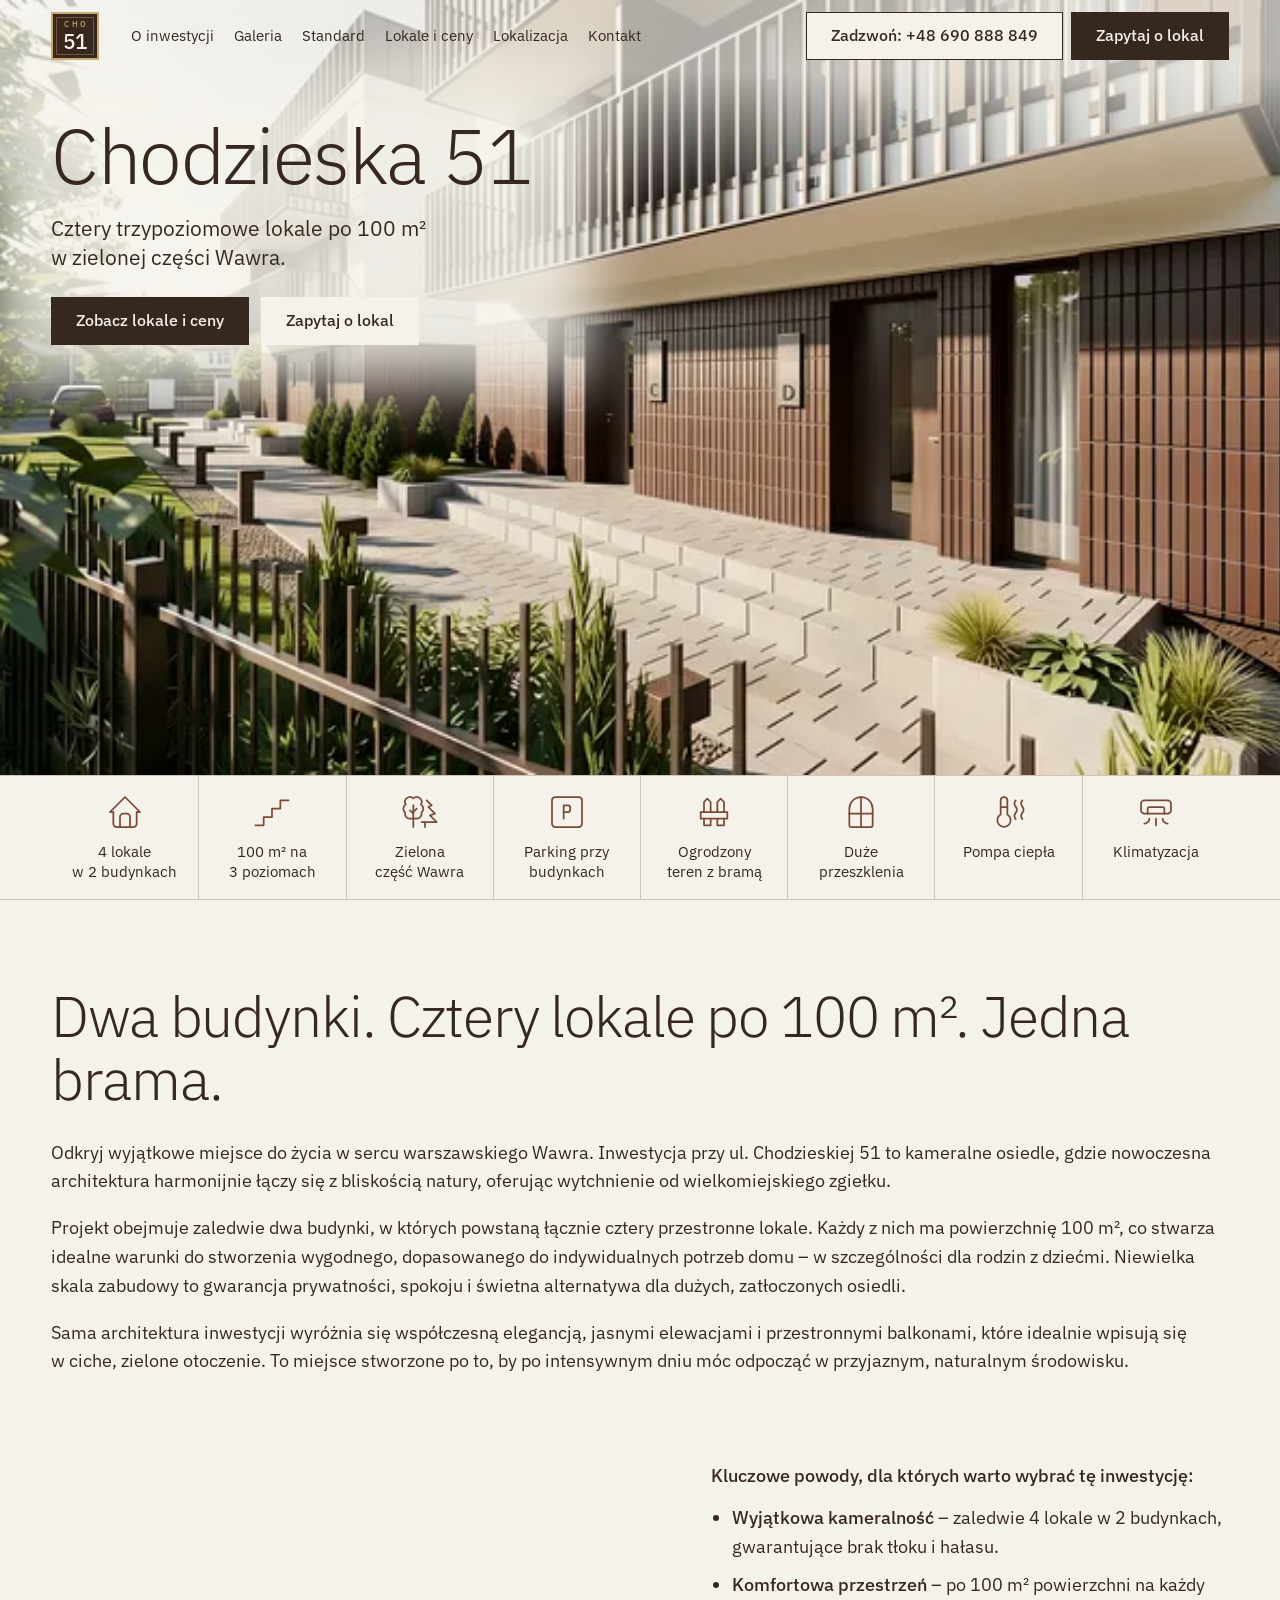
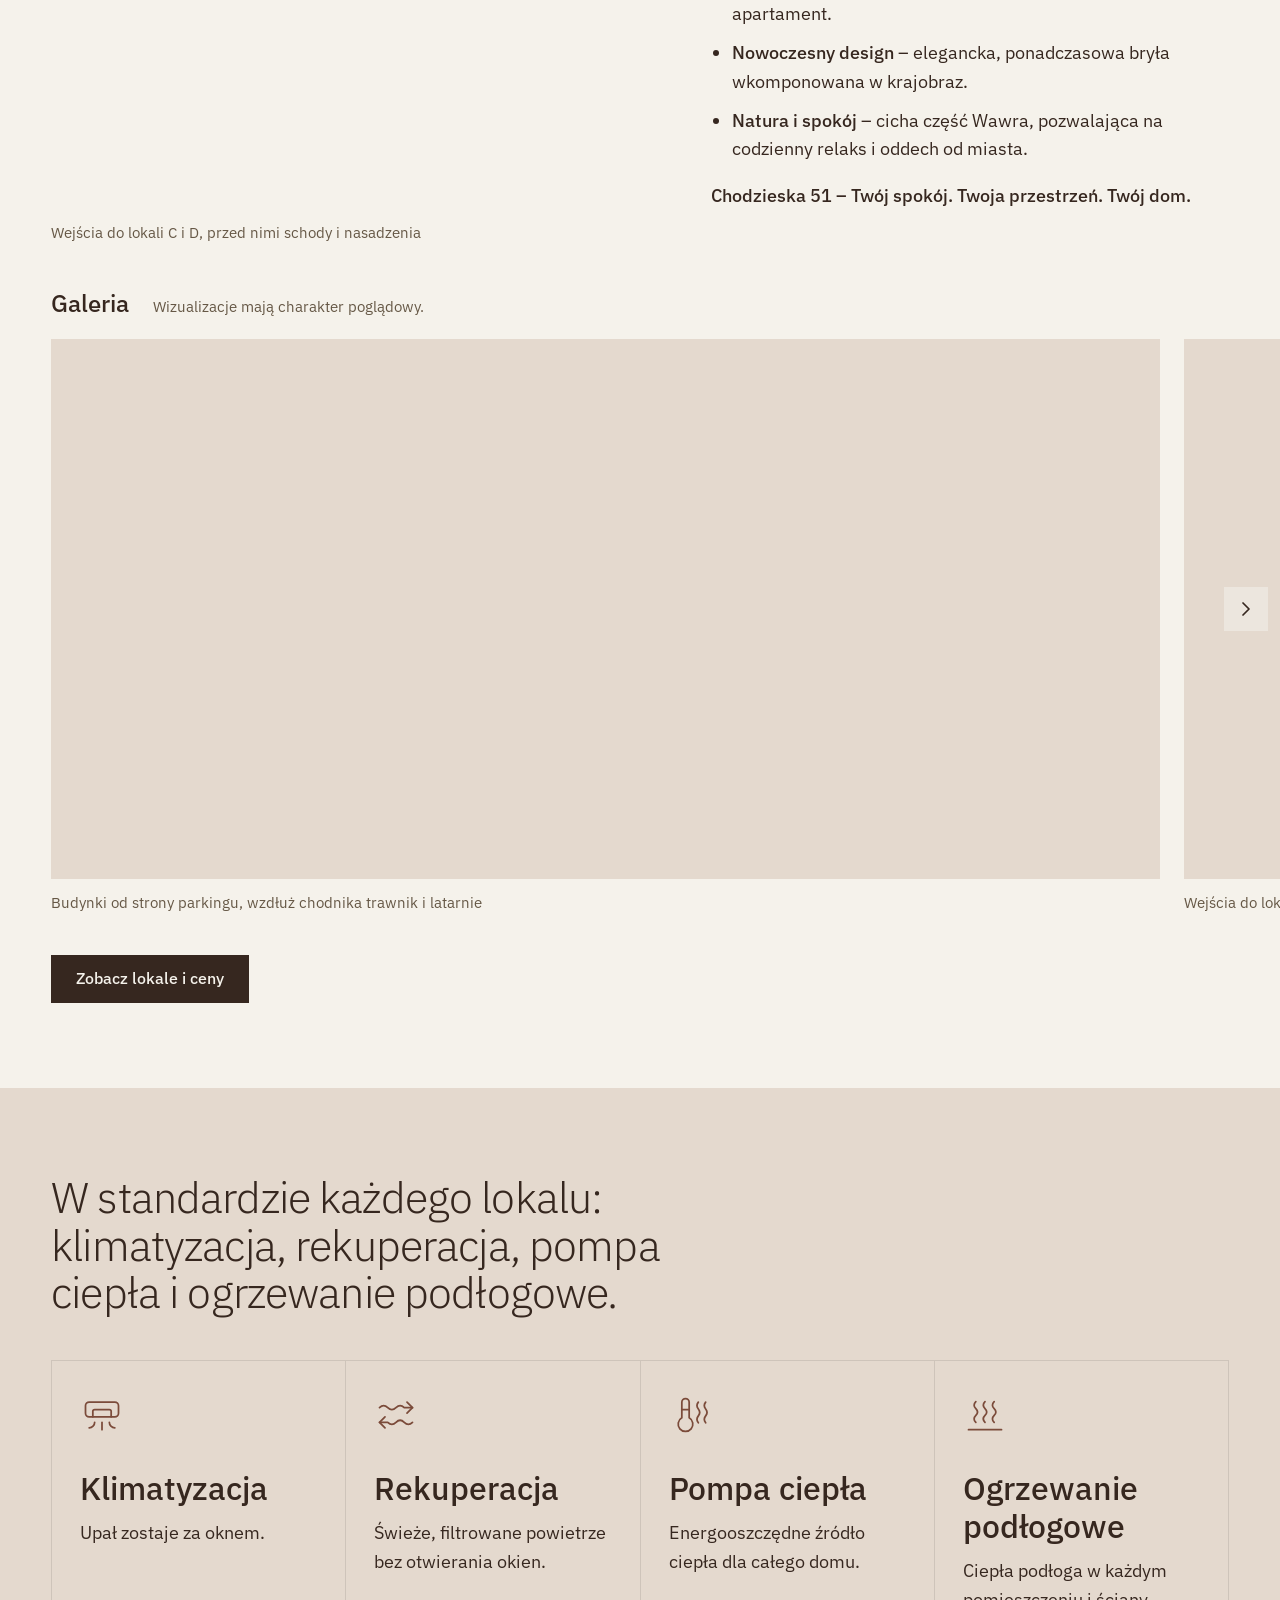
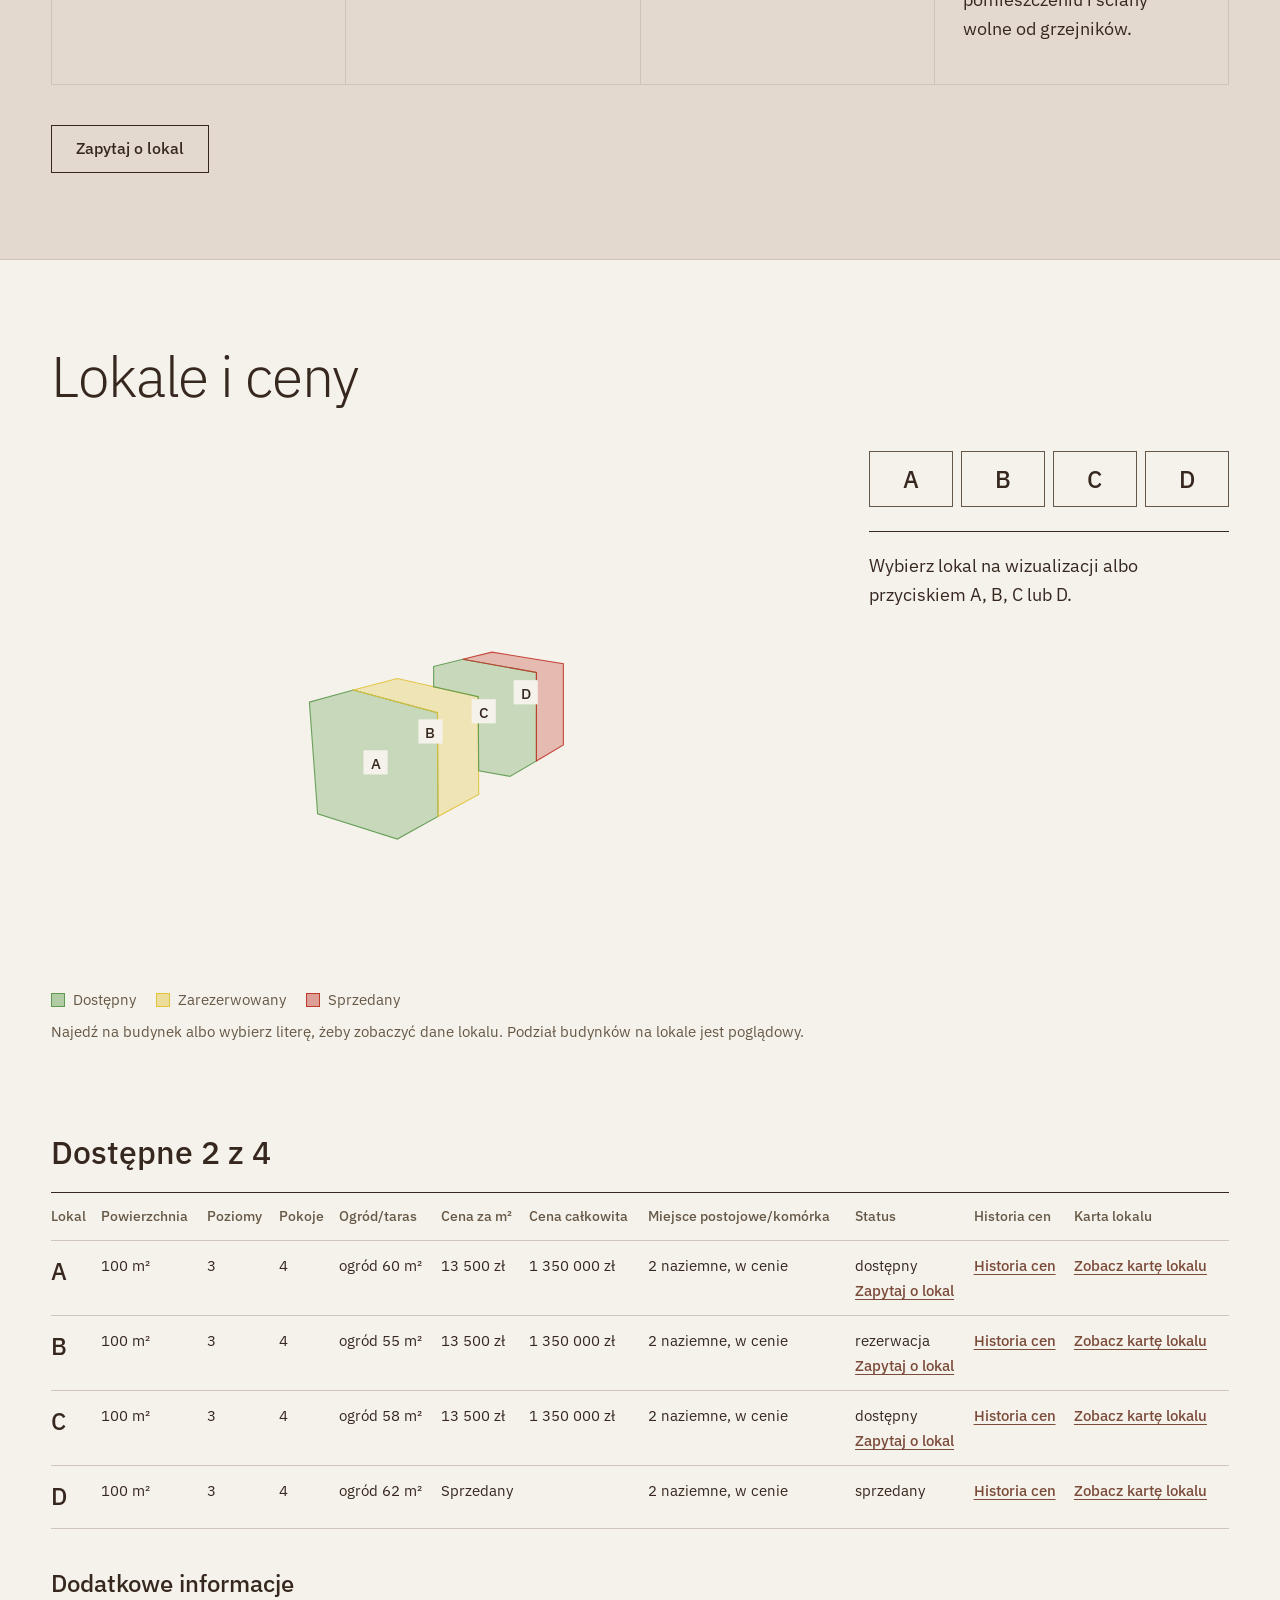
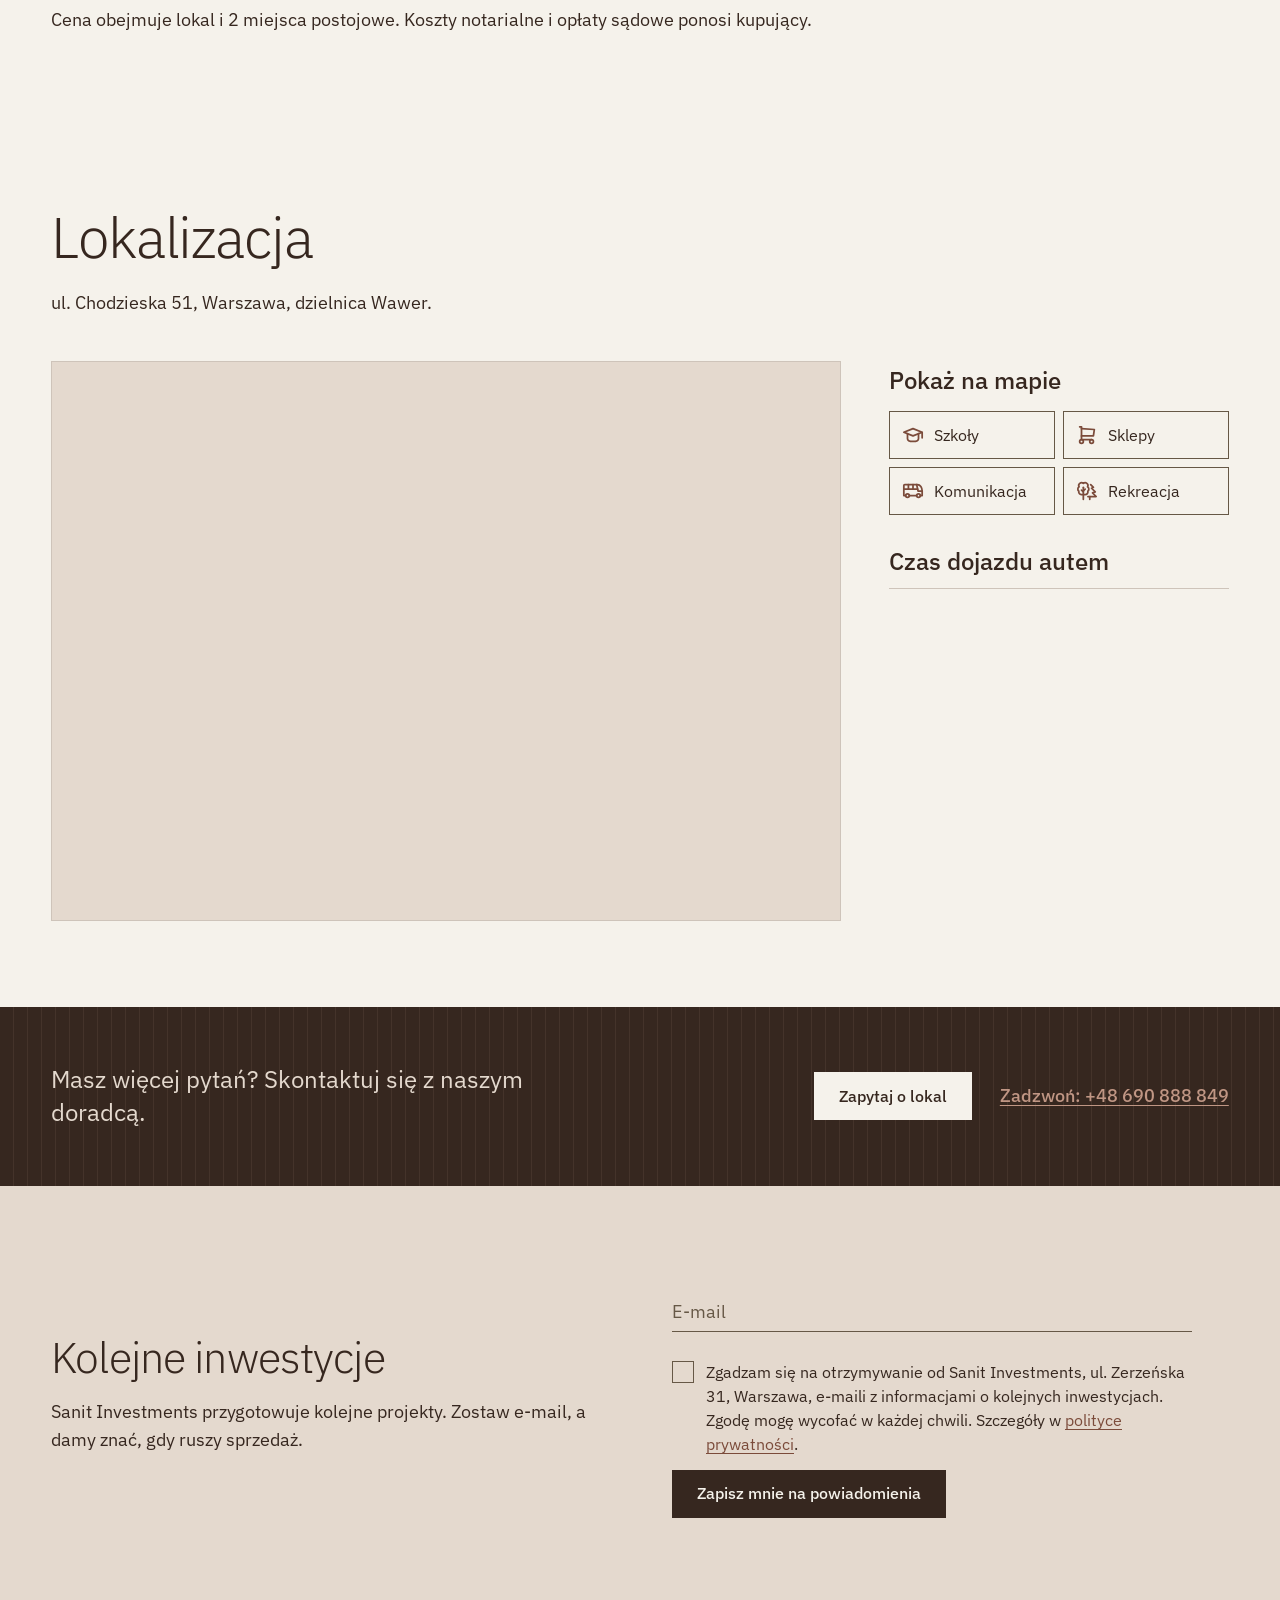
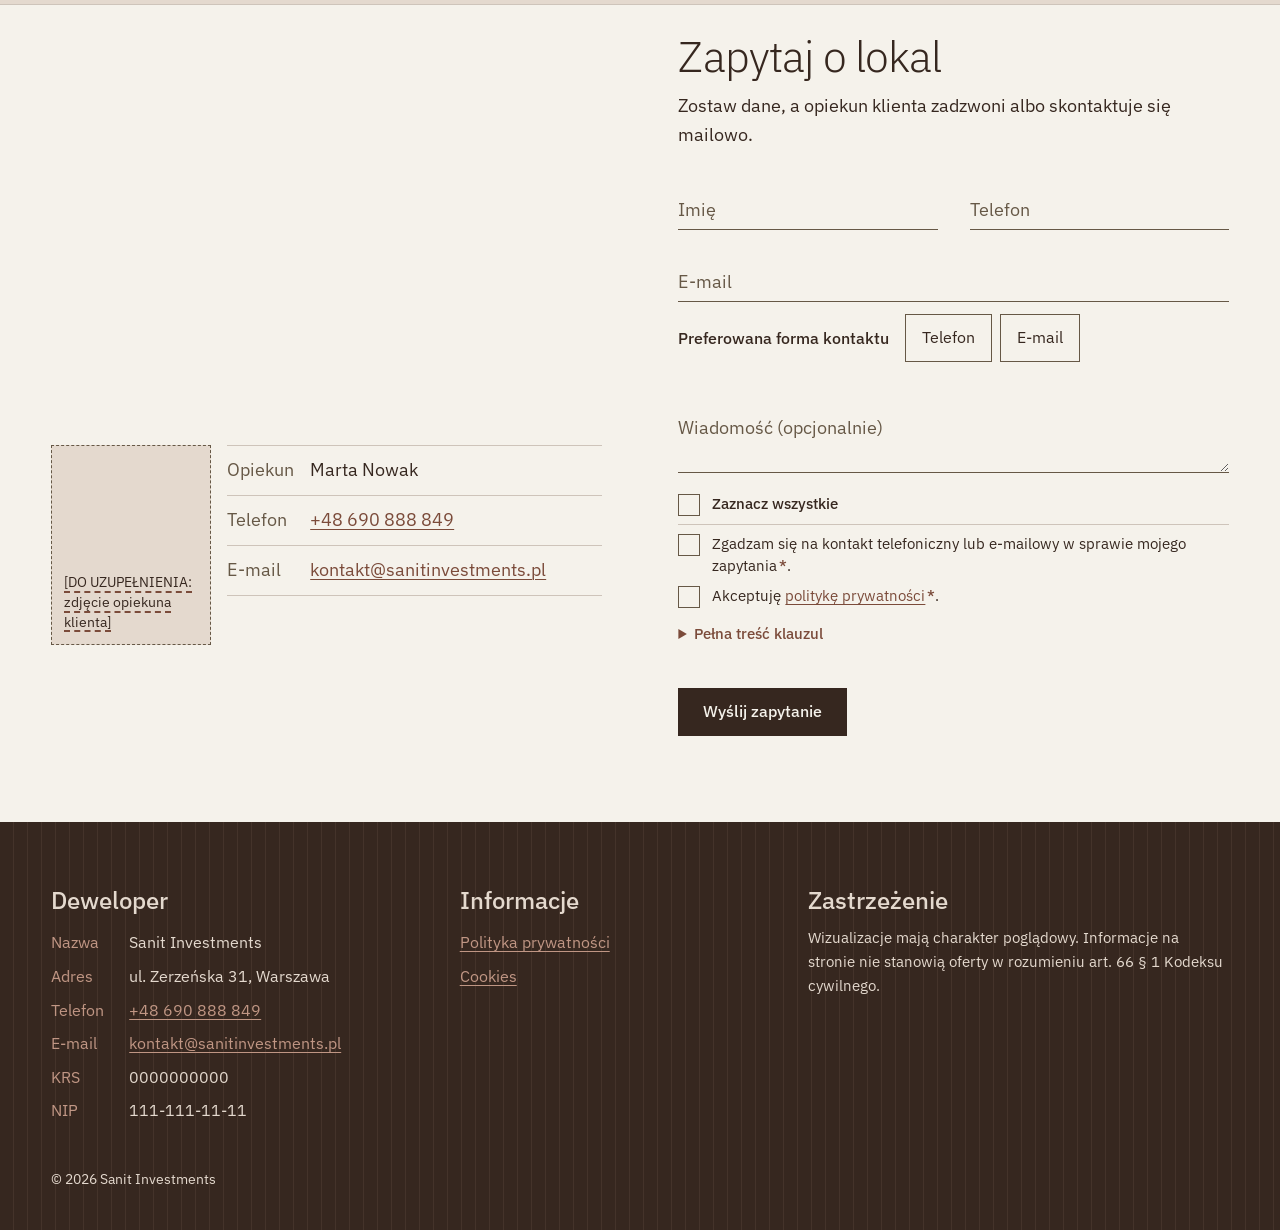
==== commit bad7cd01: "Aktualizacja z repo źródłowego (commit c206520: „w” w hero w nowej linii, skróty w lewym dolnym rogu" ====
--- a/index.html
+++ b/index.html
@@ -117,7 +117,7 @@
         <div class="wrap hero__tekst">
           <div class="hero__blok">
             <h1 id="hero-tytul">Chodzieska 51</h1>
-            <p class="hero__lead">Cztery trzypoziomowe lokale po 100&nbsp;m² w zielonej części Wawra.</p>
+            <p class="hero__lead">Cztery trzypoziomowe lokale po 100&nbsp;m² w&nbsp;zielonej części Wawra.</p>
             <div class="hero__akcje">
               <a class="btn" href="#lokale">Zobacz lokale i ceny</a>
               <a class="btn btn--drugi" href="#kontakt" data-zapytaj="">Zapytaj o lokal</a>
@@ -346,7 +346,13 @@
               <!-- Nakładka SVG z obszarami lokali: budowana w main.js z danych w data.js -->
               <svg class="wybor__nakladka" id="wybor-nakladka" role="group" aria-label="Lokale na wizualizacji"></svg>
             </div>
-            <figcaption class="drobny">Najedź na budynek albo wybierz literę, żeby zobaczyć dane lokalu. Podział budynków na lokale jest poglądowy.</figcaption>
+            <figcaption class="drobny">
+              <ul class="wybor__legenda" aria-label="Kolory statusu lokali">
+                <li data-status="dostepny">Dostępny</li>
+                <li data-status="rezerwacja">Zarezerwowany</li>
+                <li data-status="sprzedany">Sprzedany</li>
+              </ul>
+              Najedź na budynek albo wybierz literę, żeby zobaczyć dane lokalu. Podział budynków na lokale jest poglądowy.</figcaption>
           </figure>
 
           <div class="lokale__boczny">
@@ -363,7 +369,7 @@
         </div>
 
         <div class="dostepnosc">
-          <p class="dostepnosc__liczba" id="dostepnosc">Dostępne 4 z 4</p>
+          <p class="dostepnosc__liczba" id="dostepnosc">Dostępne 2 z 4</p>
         </div>
 
         <div class="tabela-przewijana" tabindex="0" role="region" aria-labelledby="cennik-podpis">
@@ -646,5 +652,11 @@
     <a class="btn btn--drugi" href="tel:+48690888849" data-telefon="krotki">Zadzwoń</a>
     <a class="btn" href="#kontakt" data-zapytaj="">Zapytaj o lokal</a>
   </nav>
+
+  <!-- Skróty w lewym dolnym rogu (po hero): do formularza i na górę strony; na telefonie nad dolnym paskiem -->
+  <div class="skroty" id="skroty">
+    <a class="skroty__btn skroty__btn--formularz is-ukryty" href="#kontakt" data-zapytaj="" aria-label="Zapytaj o lokal" title="Zapytaj o lokal"><svg class="ikona" aria-hidden="true" focusable="false"><use href="assets/icons/ikony.svg#formularz"></use></svg></a>
+    <button class="skroty__btn skroty__btn--gora is-ukryty" type="button" id="na-gore" aria-label="Na górę strony" title="Na górę strony"><svg class="ikona" aria-hidden="true" focusable="false"><use href="assets/icons/ikony.svg#na-gore"></use></svg></button>
+  </div>
 </body>
 </html>
--- a/assets/css/style.css
+++ b/assets/css/style.css
@@ -16,6 +16,10 @@
   --stopka-link: #C09684;     /* linki w stopce (5,41:1 na balustradzie) */
   --prazek: #44332A;          /* pionowe prążki w ciemnych sekcjach (img/prazki.svg) */
   --logo-tlo: var(--cta);     /* tło znaku logo = przycisk główny (--balustrada); „51” w --tynk 12,8:1 */
+  /* statusy lokali: lekki odcień na obszarach renderu 1 (Lokale i ceny) i w legendzie pod nim — tylko tam */
+  --status-dostepny: #5E9B4E;   /* zielony */
+  --status-rezerwacja: #E2C33A; /* żółty */
+  --status-sprzedany: #C0392B;  /* czerwony */
   --logo-ramka: #C8A96E;      /* złota ramka i „CHO” w znaku logo (6,38:1 na tle znaku) — złoto TYLKO w logo */
 
   /* Przyciski główne (CTA): ciemne, żeby nie zlewały się z brązową okładziną na renderach */
@@ -182,7 +186,7 @@
   background: var(--balustrada); color: var(--tynk);
   padding: 12px 16px; text-decoration: none;
 }
-.przeskocz:focus { top: 8px; color: var(--tynk); }
+.przeskocz:focus-visible { top: 8px; color: var(--tynk); }
 
 /* Placeholder brakujących danych */
 .placeholder {
@@ -834,18 +838,23 @@
   width: 100%;
   height: 100%;
 }
+/* Obszar lokalu stale w lekkim odcieniu statusu (zielony / żółty / czerwony), po najechaniu i wybraniu mocniej */
 .wybor__obszar {
-  fill: var(--okladzina);
-  fill-opacity: 0;
-  stroke: var(--tynk);
-  stroke-width: 0;
+  --status: var(--status-dostepny);
+  fill: var(--status);
+  fill-opacity: .3;
+  stroke: var(--status);
+  stroke-opacity: .9;
+  stroke-width: 2;
   cursor: pointer;
   transition: fill-opacity .2s var(--ease);
   outline: none;
 }
+.wybor__obszar[data-status="rezerwacja"] { --status: var(--status-rezerwacja); }
+.wybor__obszar[data-status="sprzedany"] { --status: var(--status-sprzedany); }
 .wybor__obszar:hover,
 .wybor__obszar:focus,
-.wybor__obszar.is-aktywny { fill-opacity: .55; stroke-width: 3; }
+.wybor__obszar.is-aktywny { fill-opacity: .55; stroke: var(--tynk); stroke-opacity: 1; stroke-width: 3; }
 .wybor__obszar:focus { stroke: var(--balustrada); stroke-width: 8; stroke-linejoin: miter; }
 .wybor__etykieta rect { fill: var(--tynk); }
 .wybor__etykieta text {
@@ -857,6 +866,17 @@
 }
 .wybor__etykieta { pointer-events: none; }
 .wybor figcaption { margin-top: 12px; }
+/* Legenda kolorów statusu (kolor nie jest jedyną informacją: status jest też w etykiecie obszaru, panelu i tabeli) */
+.wybor__legenda { display: flex; flex-wrap: wrap; gap: 6px 20px; margin: 0 0 8px; padding: 0; list-style: none; }
+.wybor__legenda li { display: flex; align-items: center; gap: 8px; }
+.wybor__legenda li::before {
+  content: ""; width: 14px; height: 14px; flex: none;
+  background: color-mix(in srgb, var(--status) 45%, var(--tynk));
+  border: 1.5px solid var(--status);
+}
+.wybor__legenda [data-status="dostepny"] { --status: var(--status-dostepny); }
+.wybor__legenda [data-status="rezerwacja"] { --status: var(--status-rezerwacja); }
+.wybor__legenda [data-status="sprzedany"] { --status: var(--status-sprzedany); }
 
 .lokale__boczny { display: grid; gap: 24px; }
 .lokale__przyciski { display: grid; grid-template-columns: repeat(4, 1fr); gap: 8px; }
@@ -1324,6 +1344,42 @@
   .pasek-dolny .btn { min-height: 48px; padding-inline: 12px; }
 }
 
+/* Skróty w lewym dolnym rogu: „Zapytaj o lokal” (ikona koperty) i „Na górę strony”.
+   Widoczne po przewinięciu poza hero; koperta schowana, gdy widać Kontakt albo stopkę (main.js: skroty()). */
+.skroty {
+  position: fixed;
+  left: calc(12px + env(safe-area-inset-left));
+  bottom: calc(16px + env(safe-area-inset-bottom));
+  z-index: 39;
+  display: flex; flex-direction: column; gap: 8px;
+  transition: bottom .25s var(--ease);
+}
+.skroty__btn {
+  display: grid; place-items: center;
+  width: 44px; height: 44px; padding: 0;
+  border: 1.5px solid var(--balustrada);
+  background: var(--tynk);
+  color: var(--balustrada);
+  cursor: pointer;
+  opacity: 1; visibility: visible;
+  transition: opacity .2s var(--ease), visibility 0s, background-color .15s var(--ease), color .15s var(--ease);
+}
+.skroty__btn:hover { background: var(--balustrada); color: var(--tynk); }
+/* przycisk główny: tło --cta, jasna obwódka oddziela go od ciemnego pasa CTA */
+.skroty__btn--formularz { background: var(--cta); border-color: var(--tynk); color: var(--tynk); }
+.skroty__btn--formularz:hover { background: var(--cta-hover); color: var(--tynk); }
+.skroty__btn:focus-visible { outline: 2px solid var(--balustrada); outline-offset: 3px; }
+.skroty__btn .ikona { width: 22px; height: 22px; }
+.skroty__btn.is-ukryty {
+  opacity: 0; visibility: hidden; pointer-events: none;
+  transition: opacity .2s var(--ease), visibility 0s linear .2s;
+}
+@media (max-width: 699px) {
+  /* telefon: zapytanie jest w dolnym pasku; strzałka w górę stoi nad paskiem, gdy jest widoczny */
+  .skroty__btn--formularz { display: none; }
+  .pasek-dolny.is-widoczny ~ .skroty { bottom: calc(73px + 12px + env(safe-area-inset-bottom)); }
+}
+
 /* --------------------------------------------------------------------------
    9. Stopka (ciemna, pionowe prążkowanie)
    -------------------------------------------------------------------------- */
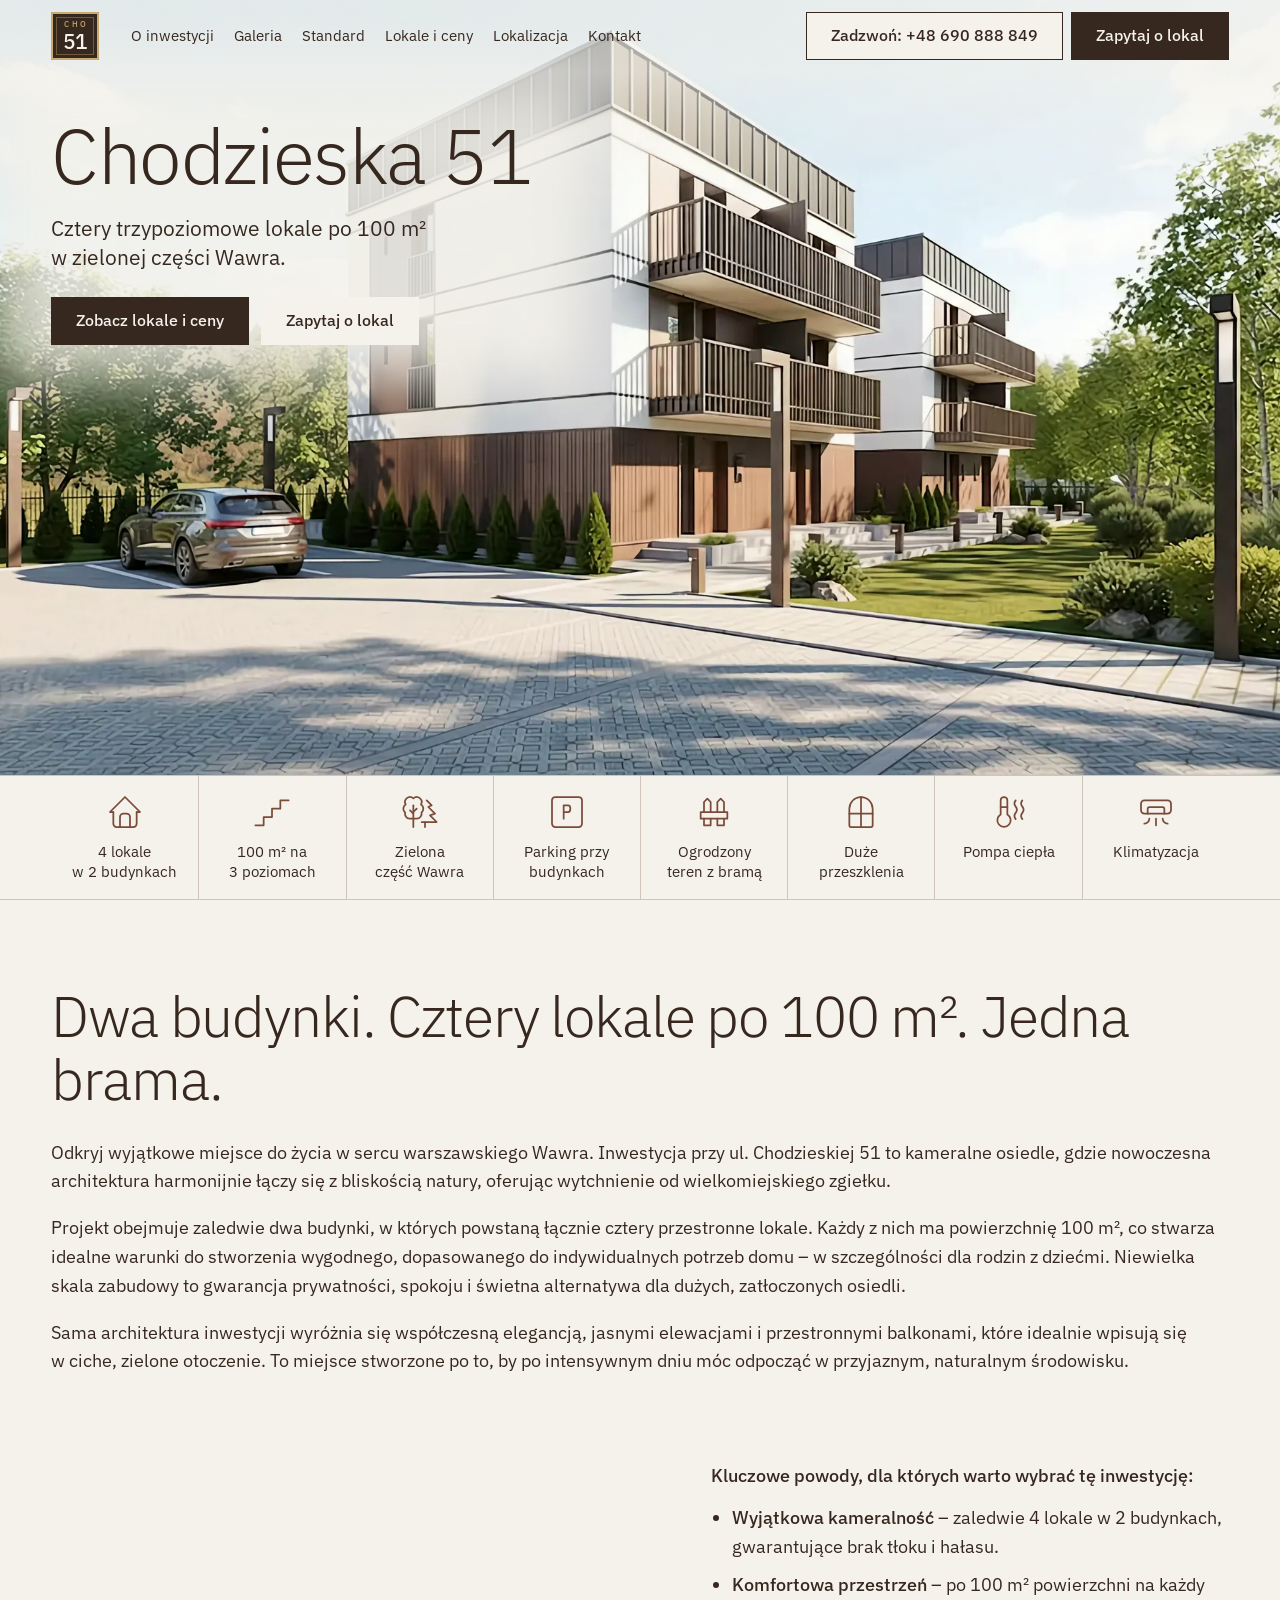
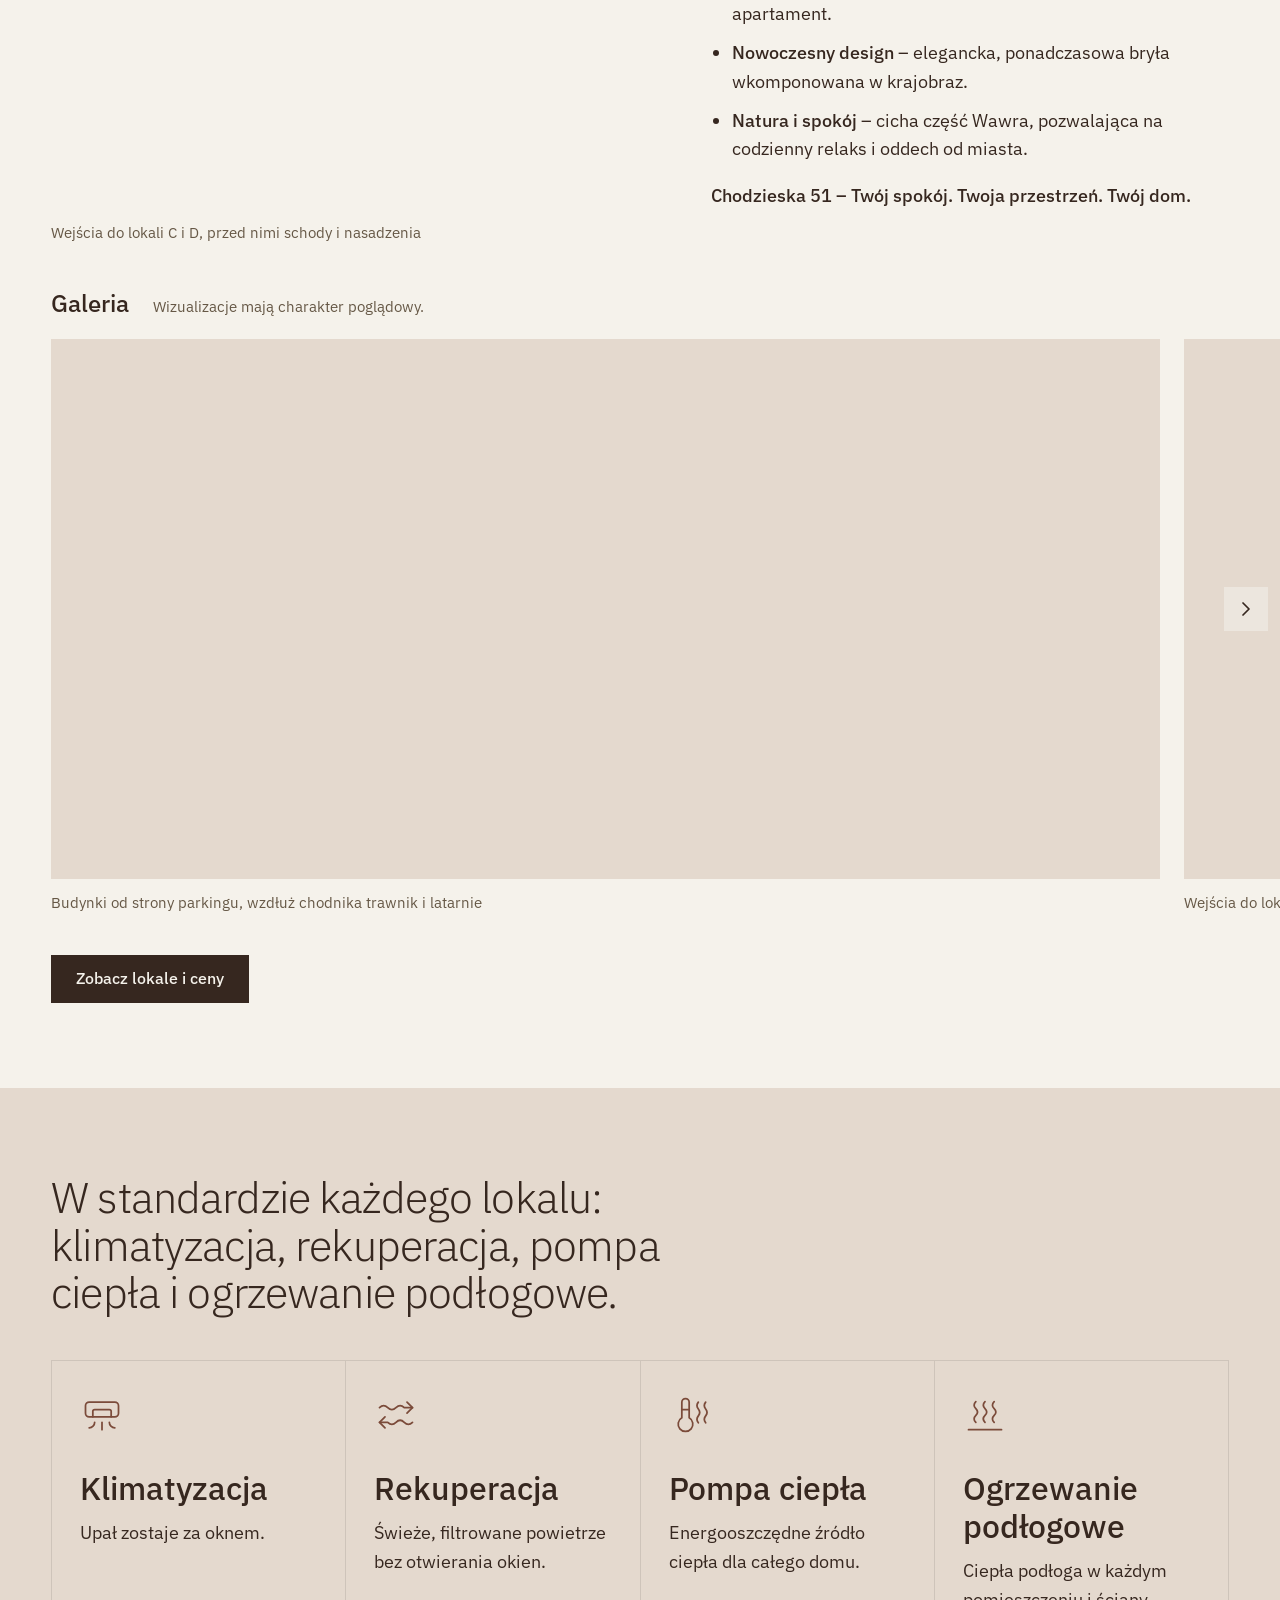
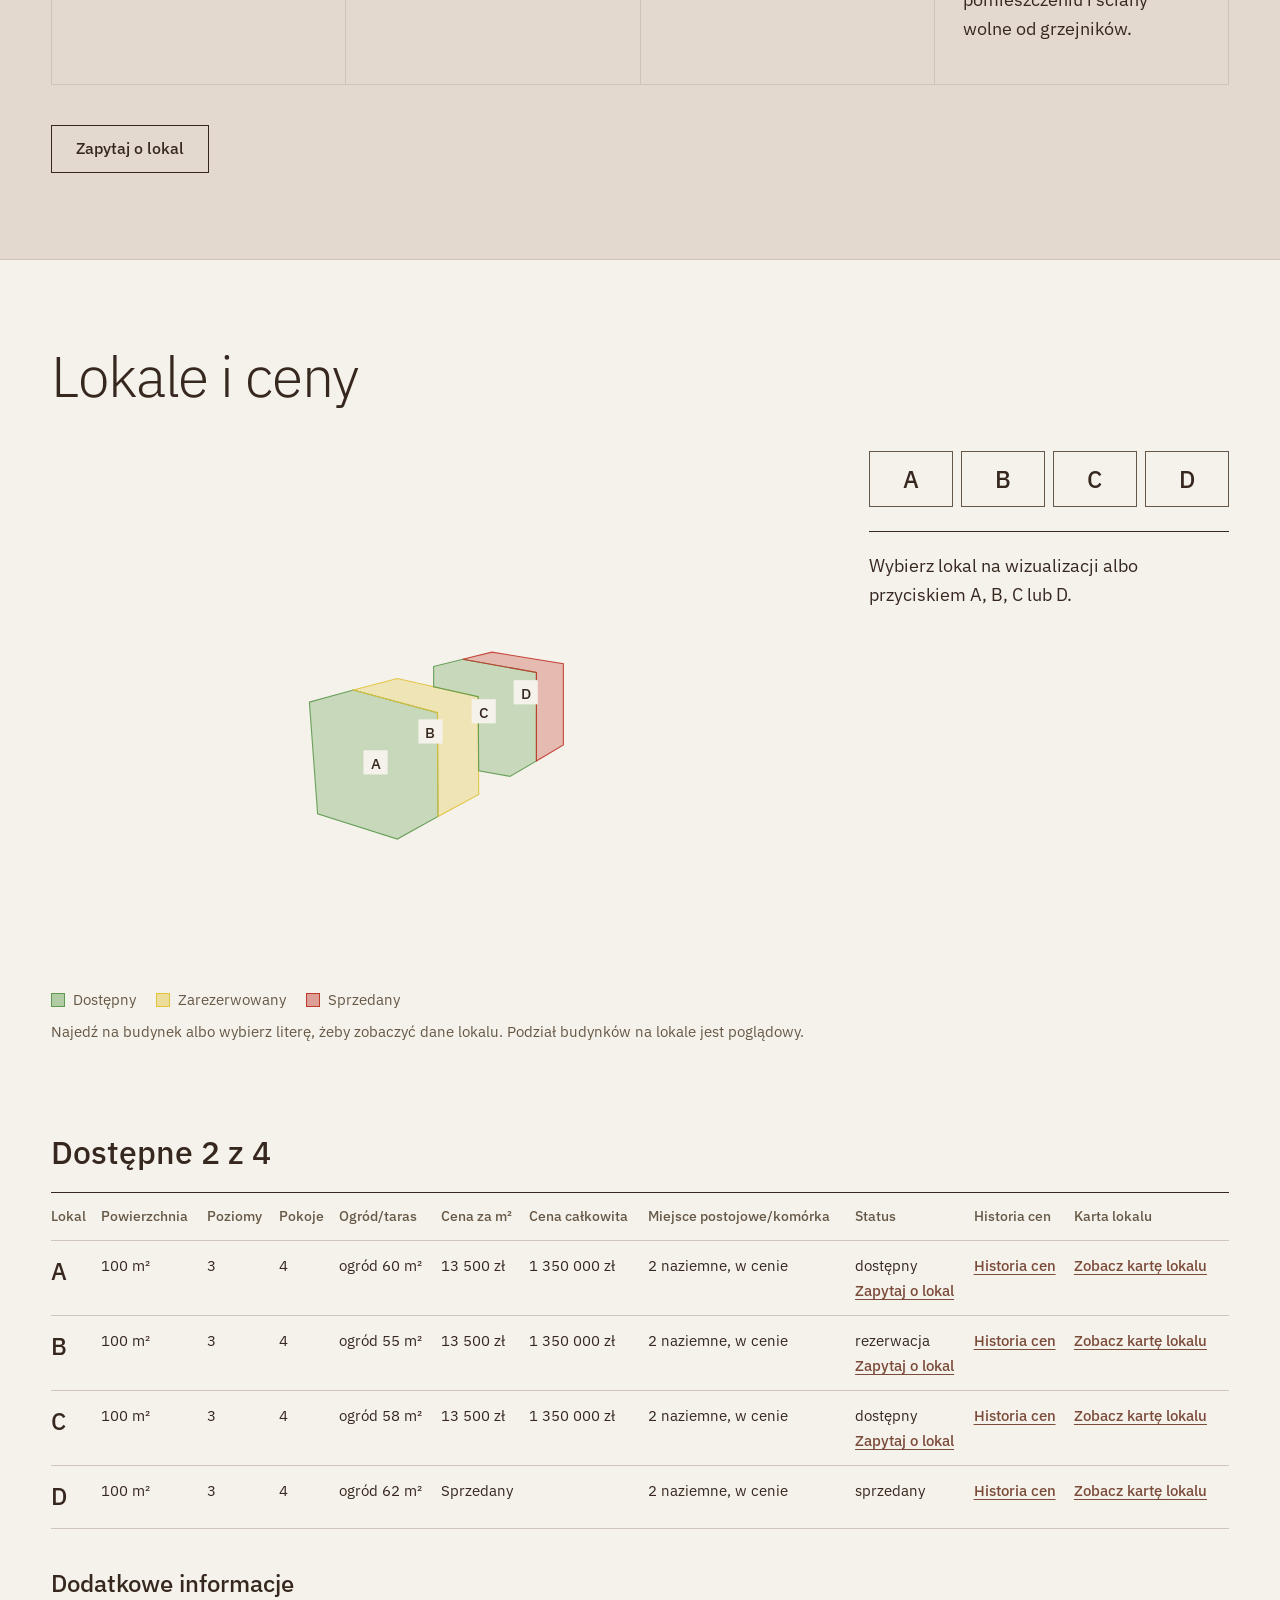
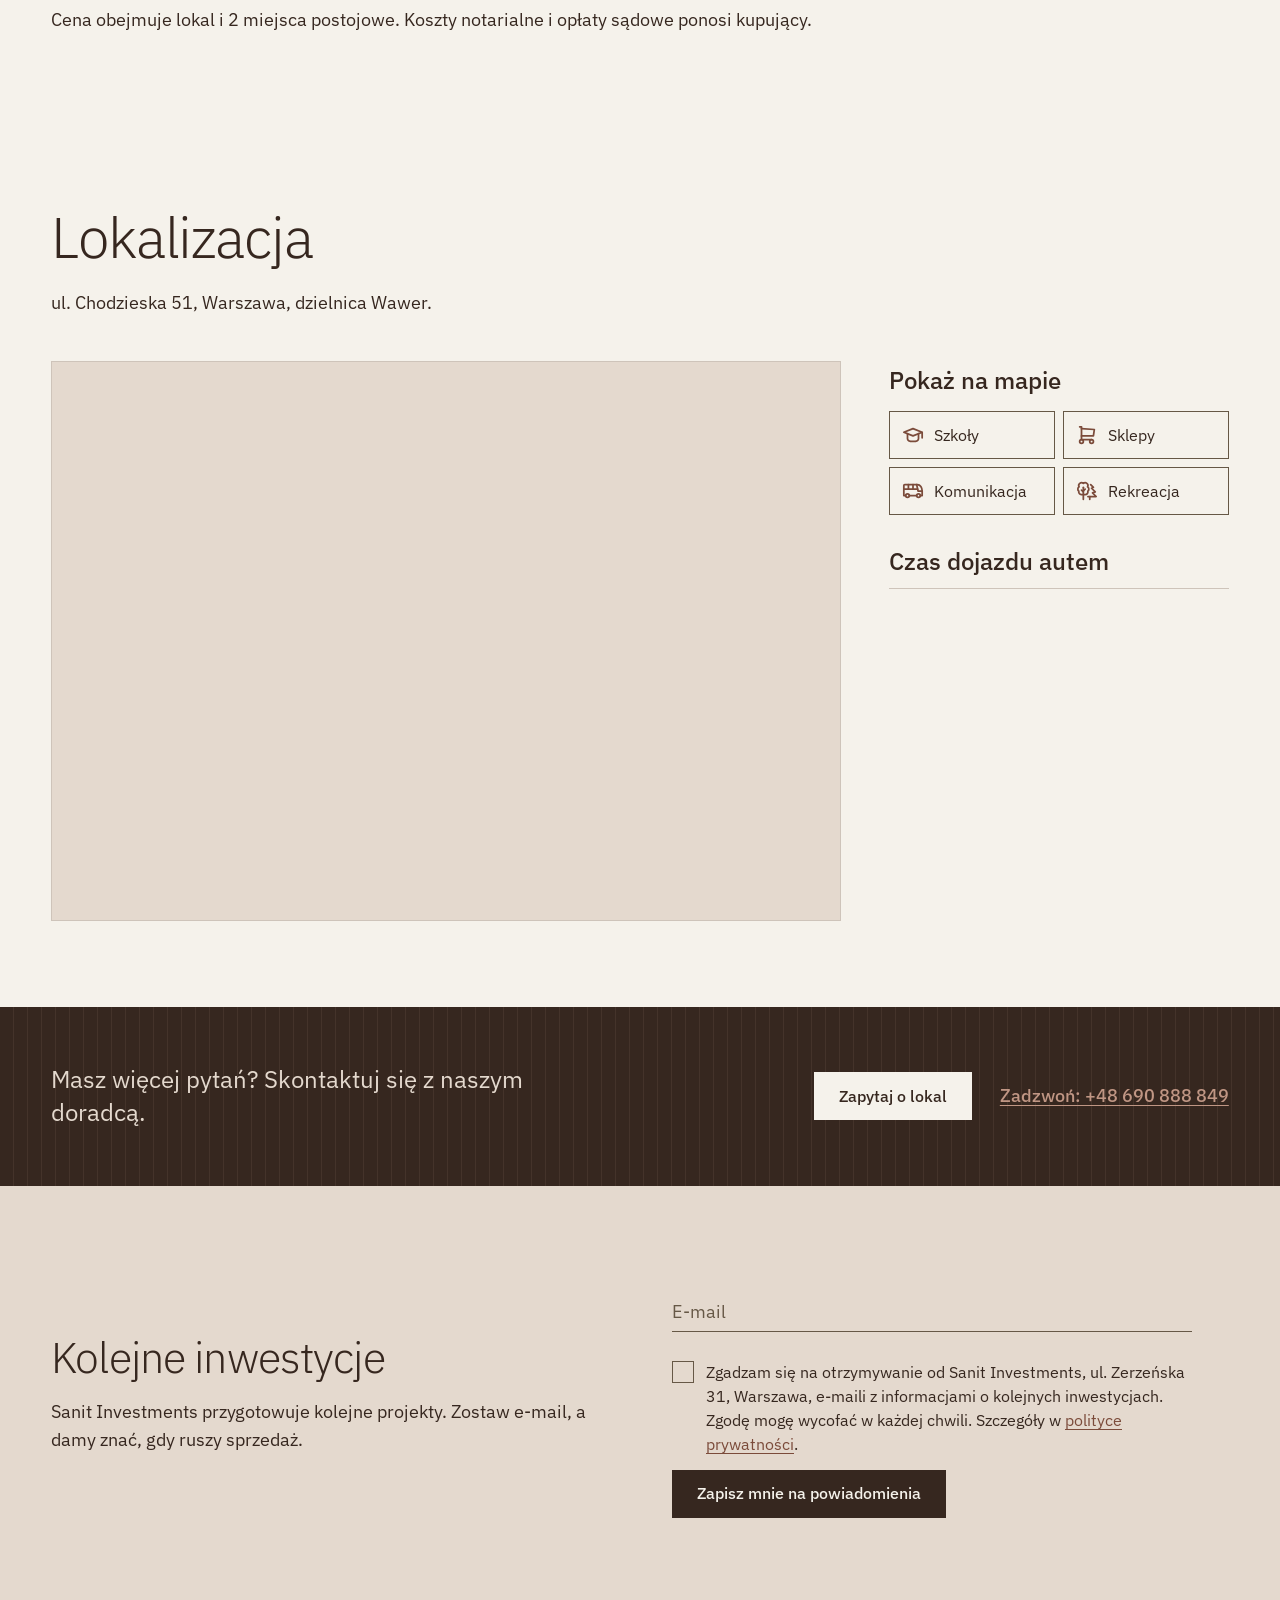
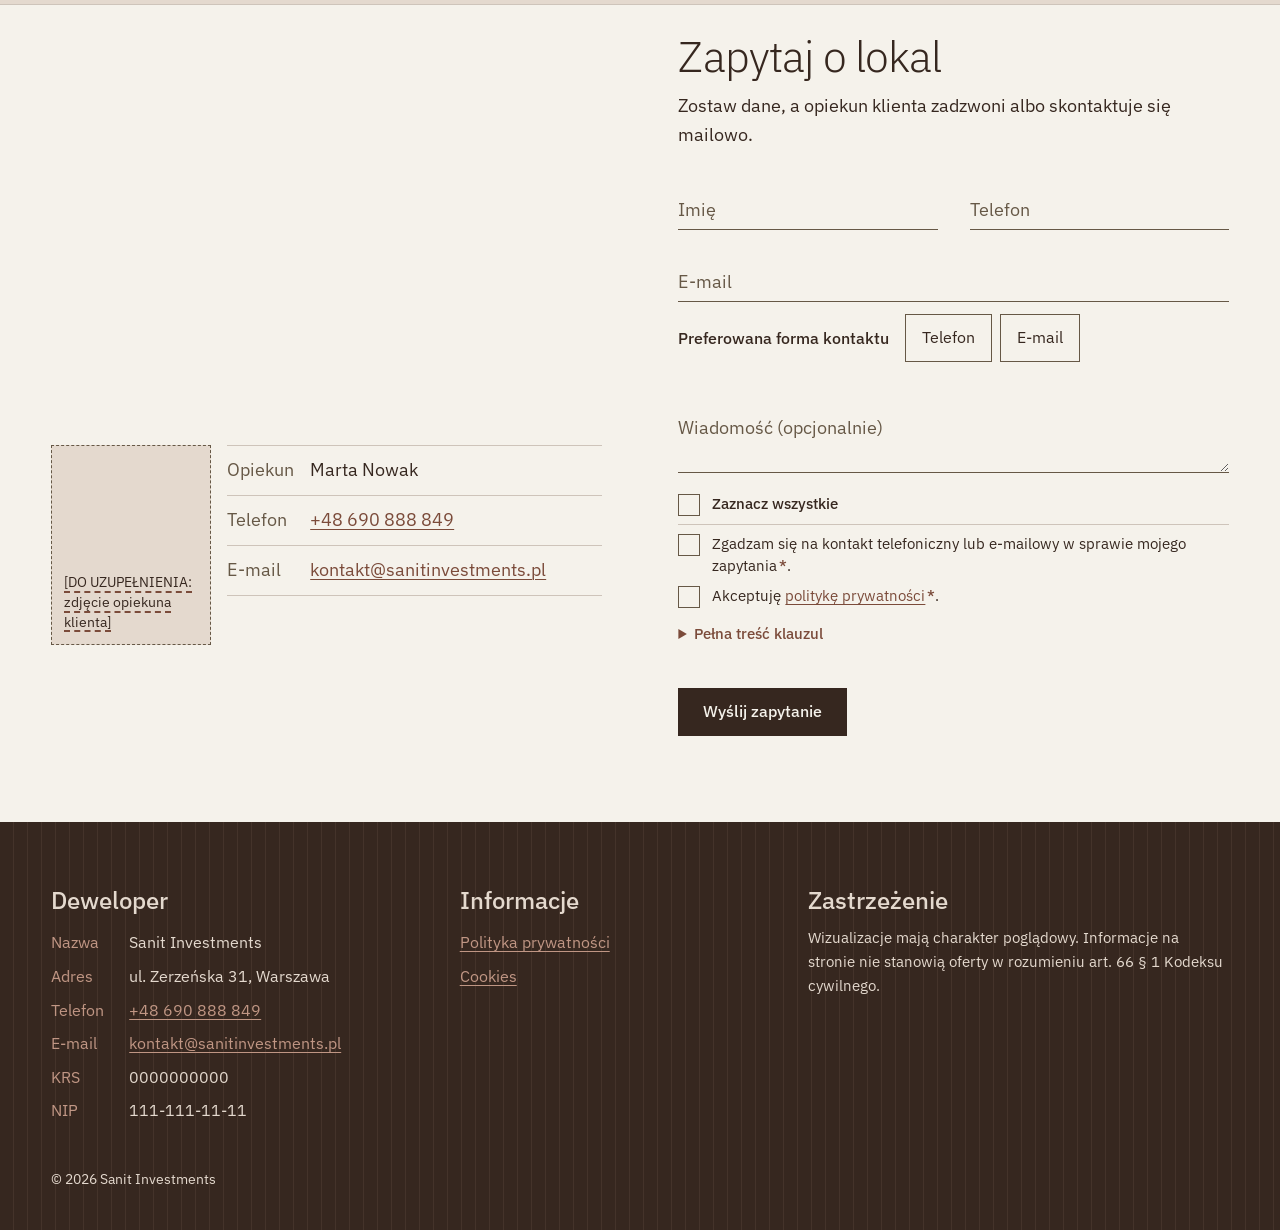
==== commit eff5d3e0: "Aktualizacja z repo źródłowego (commit 7b623a8: przyciski skrótów po prawej, hero z nowymi nagraniam" ====
--- a/index.html
+++ b/index.html
@@ -82,7 +82,7 @@
 
   <main id="tresc">
 
-    <!-- 1. Hero: plakat (pierwsza klatka klipu 1), nad nim wideo — 4 klipy po kolei z przenikaniem; na nim napisy;
+    <!-- 1. Hero: plakat (pierwsza klatka klipu 1), nad nim wideo — 2 klipy na zmianę z przenikaniem; na nim napisy;
          pod spodem pas zalet. Telefon: nagranie bez tekstu, tekst i zalety pod nim.
          sizes = szerokość plakatu przy object-fit: cover (16:9 = 1,78:1). Telefon: scena 60svh, więc max(100vw, 107vh).
          Od 768 px scena ma max(560 px, 100svh − pas zalet), więc max(100vw, 996 px, 1,78 × (100vh − pas zalet));
@@ -103,9 +103,9 @@
               srcset="assets/img/hero-plakat-640.jpg 640w, assets/img/hero-plakat-1280.jpg 1280w, assets/img/hero-plakat-1920.jpg 1920w, assets/img/hero-plakat-2560.jpg 2560w"
               sizes="(max-width: 767px) max(100vw, 107vh), (max-width: 767px) 107vh, (max-width: 859px) max(100vw, 996px, calc(178vh - 441px)), (max-width: 1279px) max(100vw, 996px, calc(178vh - 370px)), max(100vw, 996px, calc(178vh - 222px)), 100vw"
               width="2560" height="1440" loading="eager" fetchpriority="high" decoding="async"
-              alt="Wejścia do lokali C i D: brązowa okładzina, balkony z lamelami, przed nimi schody, nasadzenia i ogrodzenie">
+              alt="Trzypiętrowy budynek z białą elewacją, brązową okładziną i balkonami, przed nim parking z kostki, latarnie i trawnik; w głębi drugi budynek i drzewa">
           </picture>
-          <!-- Wideo dekoracyjne: dwa odtwarzacze na zmianę (klip 1 → 2 → 3 → 4 → 1 …, przenikanie 0,7 s).
+          <!-- Wideo dekoracyjne: dwa odtwarzacze na zmianę (klip 1 → 2 → 1 …, przenikanie 0,7 s).
                Źródła (720p / 1080p / 1440p, WebM albo MP4) wybiera i wczytuje main.js po załadowaniu strony. -->
           <video class="hero__wideo" muted playsinline disablepictureinpicture disableremoteplayback preload="none" aria-hidden="true" tabindex="-1"></video>
           <video class="hero__wideo" muted playsinline disablepictureinpicture disableremoteplayback preload="none" aria-hidden="true" tabindex="-1"></video>
@@ -653,7 +653,7 @@
     <a class="btn" href="#kontakt" data-zapytaj="">Zapytaj o lokal</a>
   </nav>
 
-  <!-- Skróty w lewym dolnym rogu (po hero): do formularza i na górę strony; na telefonie nad dolnym paskiem -->
+  <!-- Skróty w prawym dolnym rogu (po hero): do formularza i na górę strony; na telefonie nad dolnym paskiem -->
   <div class="skroty" id="skroty">
     <a class="skroty__btn skroty__btn--formularz is-ukryty" href="#kontakt" data-zapytaj="" aria-label="Zapytaj o lokal" title="Zapytaj o lokal"><svg class="ikona" aria-hidden="true" focusable="false"><use href="assets/icons/ikony.svg#formularz"></use></svg></a>
     <button class="skroty__btn skroty__btn--gora is-ukryty" type="button" id="na-gore" aria-label="Na górę strony" title="Na górę strony"><svg class="ikona" aria-hidden="true" focusable="false"><use href="assets/icons/ikony.svg#na-gore"></use></svg></button>
--- a/assets/css/style.css
+++ b/assets/css/style.css
@@ -463,7 +463,7 @@
 }
 
 /* --------------------------------------------------------------------------
-   1. Hero: wideo (4 klipy po kolei; do czasu załadowania plakat) na całą szerokość, napisy wprost na nagraniu,
+   1. Hero: wideo (2 klipy na zmianę; do czasu załadowania plakat) na całą szerokość, napisy wprost na nagraniu,
       pod nim pas zalet (ikona nad podpisem). Telefon (< 768 px): nagranie bez tekstu, tekst i zalety pod nim.
    -------------------------------------------------------------------------- */
 .hero {
@@ -1344,11 +1344,11 @@
   .pasek-dolny .btn { min-height: 48px; padding-inline: 12px; }
 }
 
-/* Skróty w lewym dolnym rogu: „Zapytaj o lokal” (ikona koperty) i „Na górę strony”.
+/* Skróty w prawym dolnym rogu: „Zapytaj o lokal” (ikona koperty) i „Na górę strony”.
    Widoczne po przewinięciu poza hero; koperta schowana, gdy widać Kontakt albo stopkę (main.js: skroty()). */
 .skroty {
   position: fixed;
-  left: calc(12px + env(safe-area-inset-left));
+  right: calc(12px + env(safe-area-inset-right));
   bottom: calc(16px + env(safe-area-inset-bottom));
   z-index: 39;
   display: flex; flex-direction: column; gap: 8px;
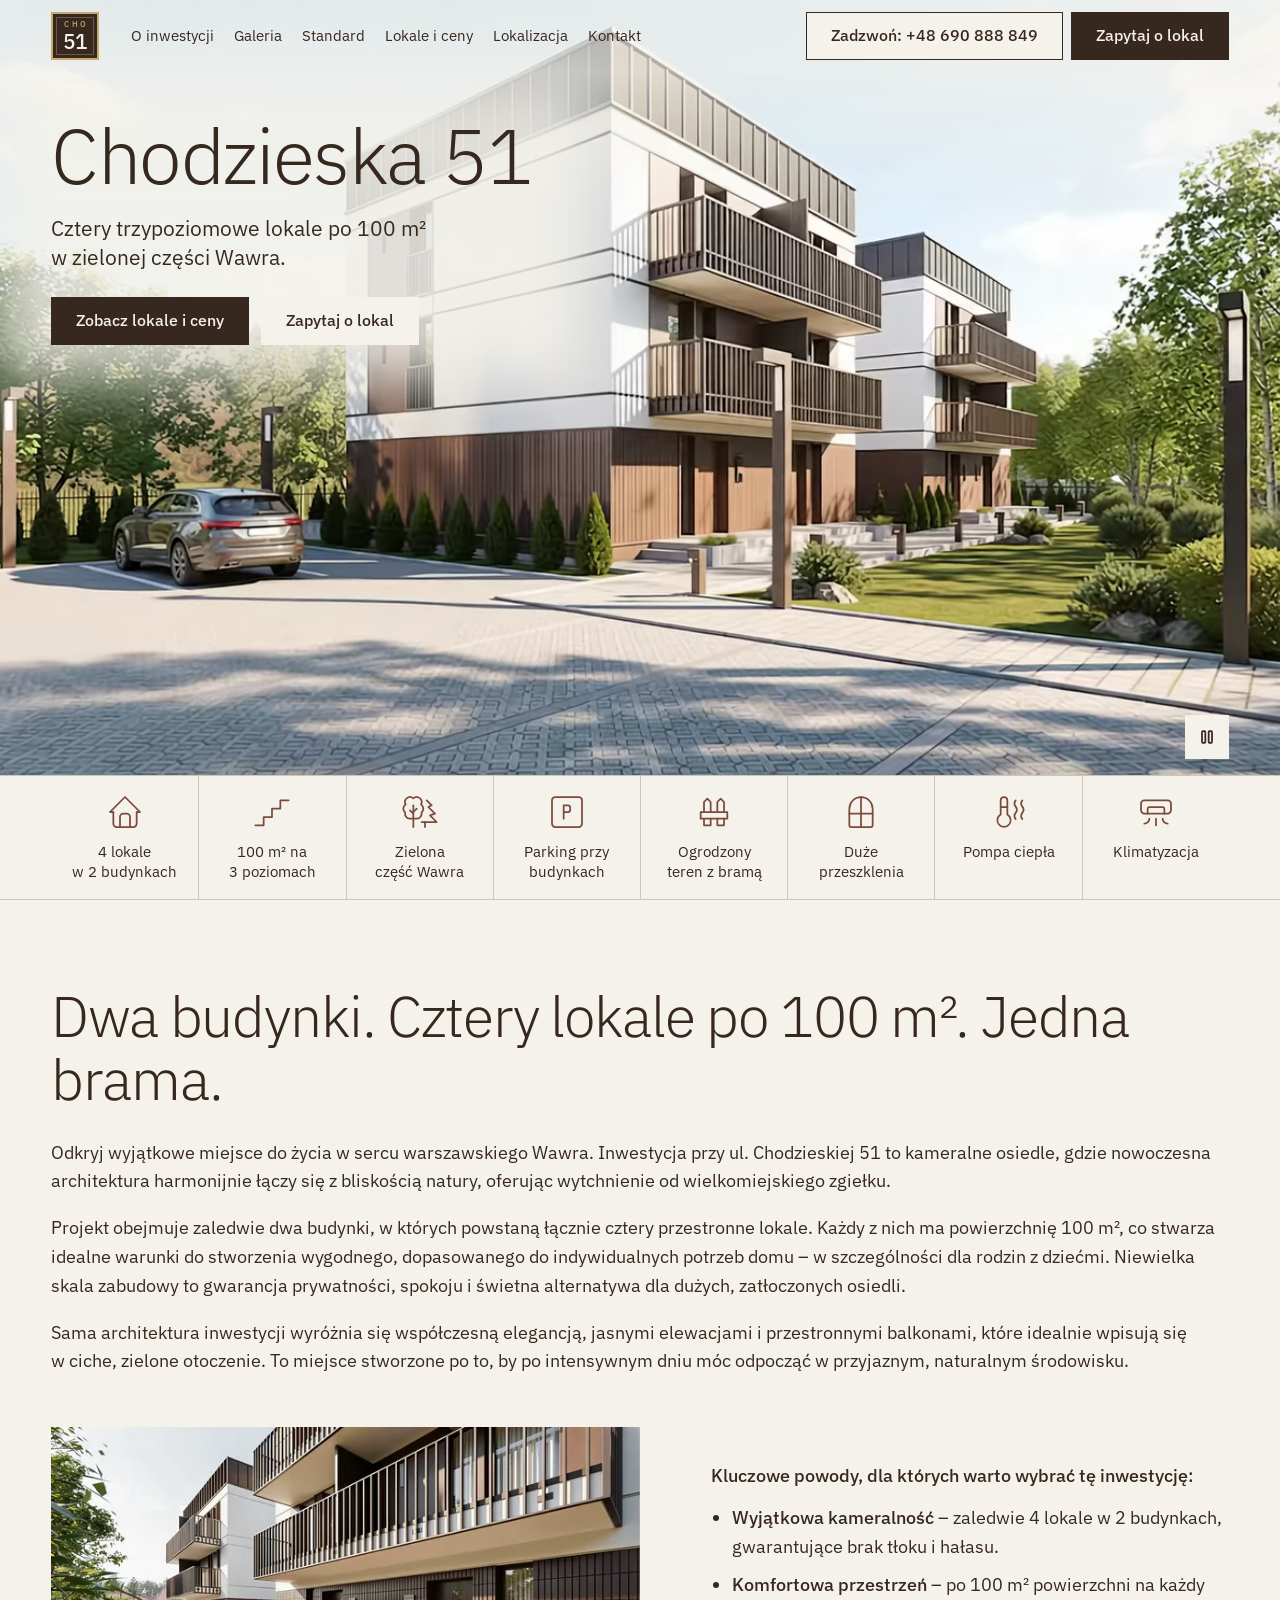
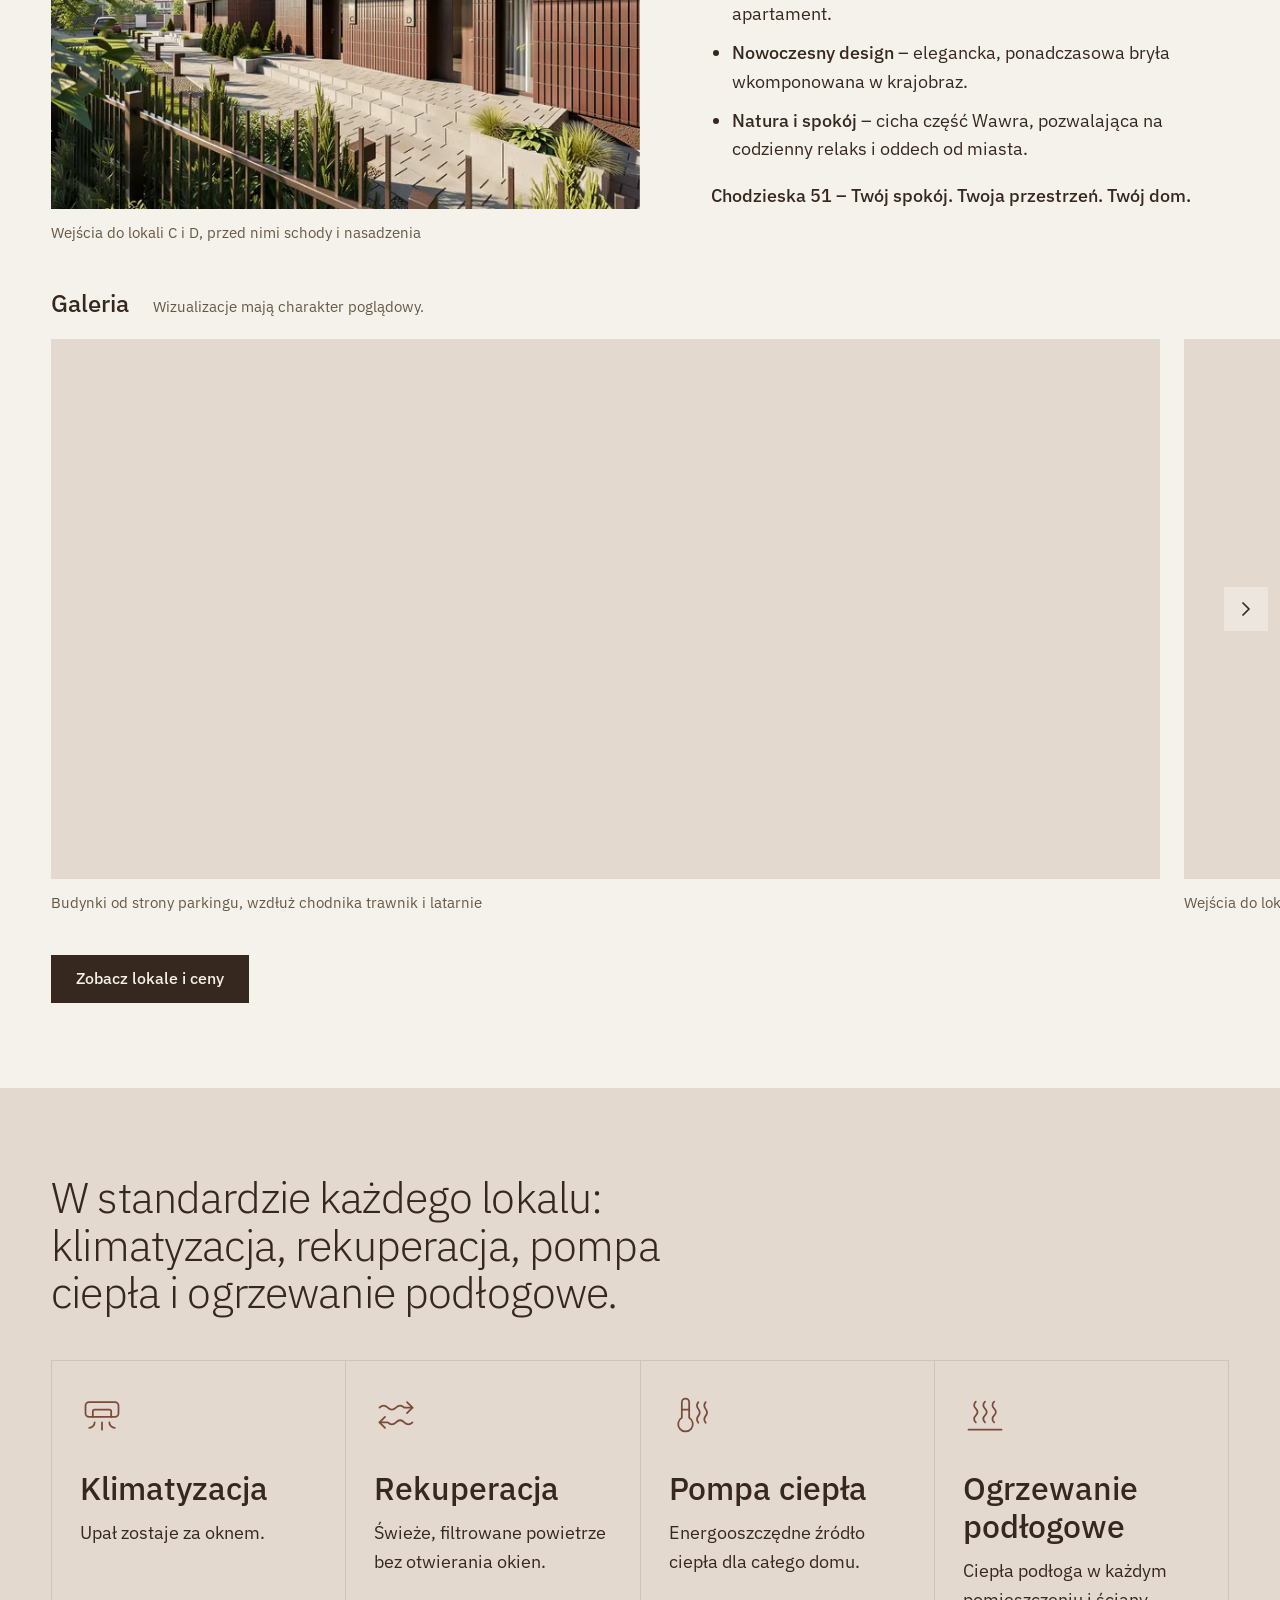
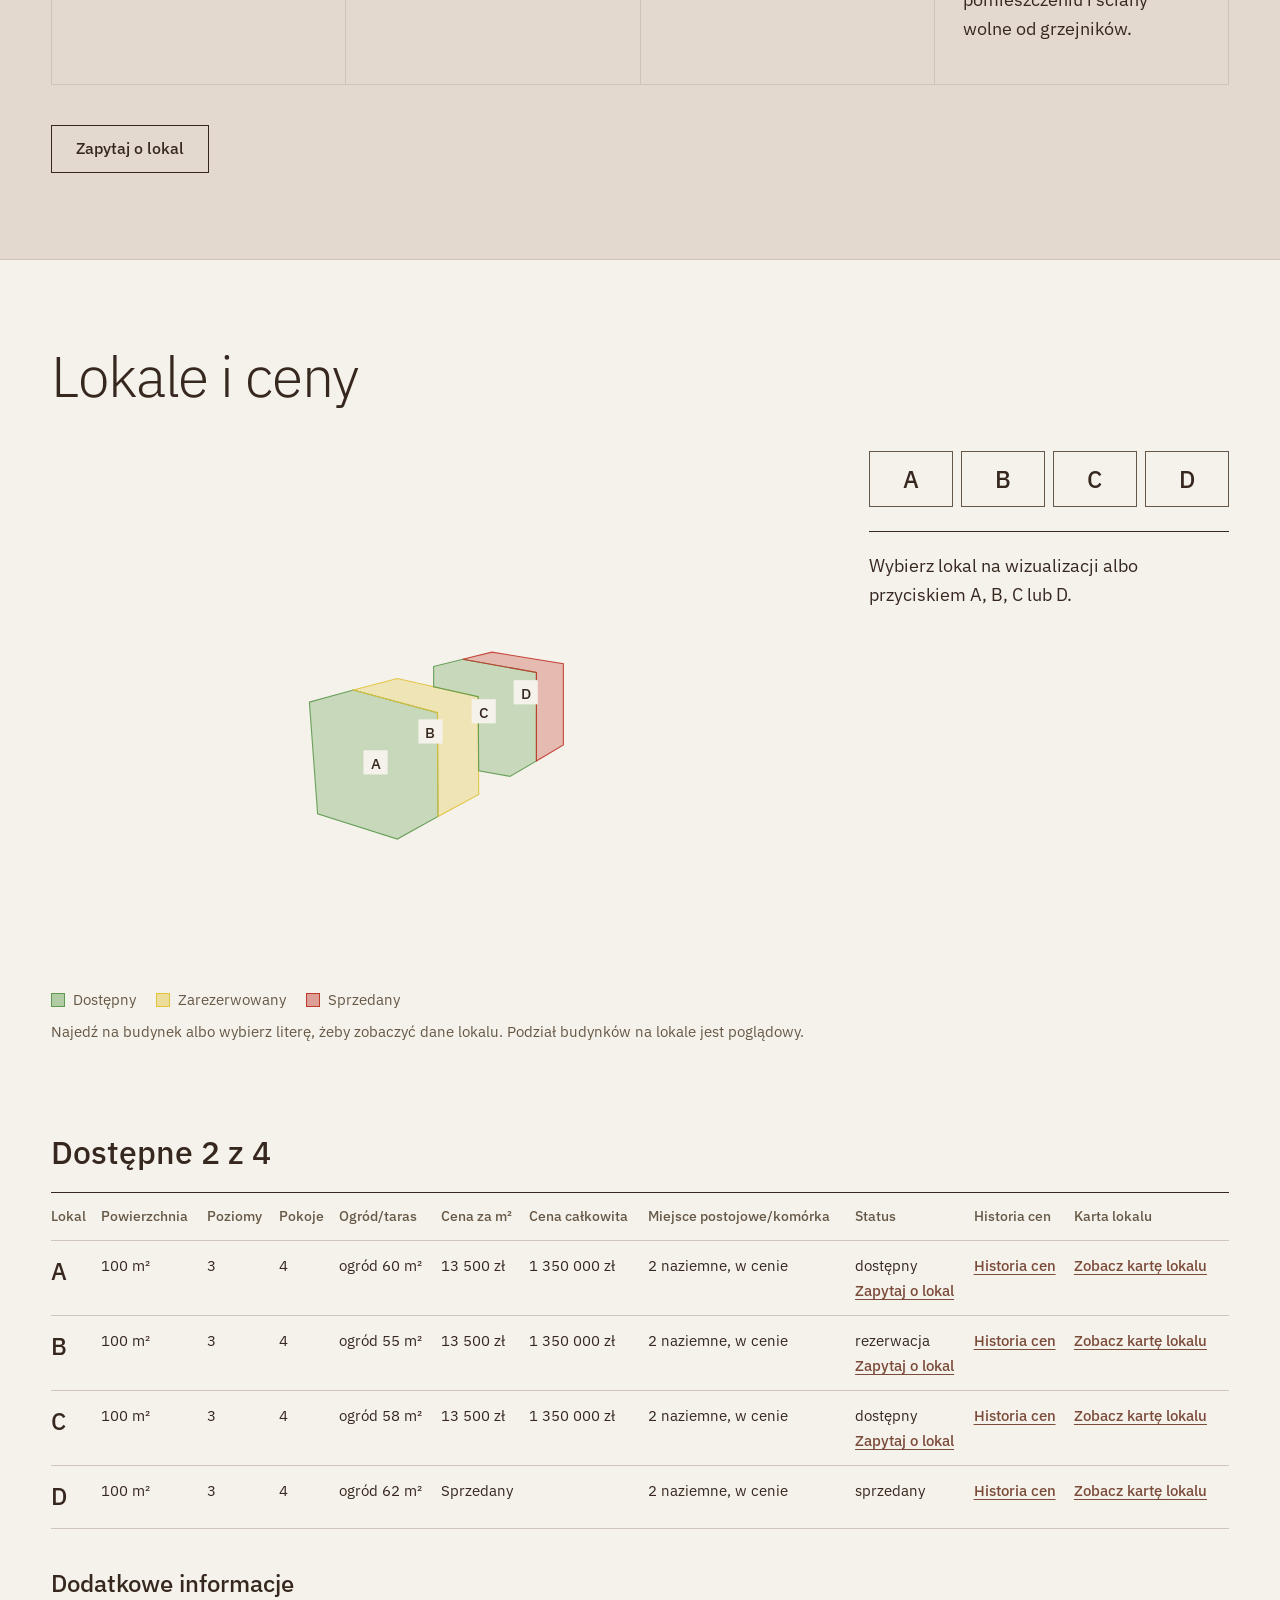
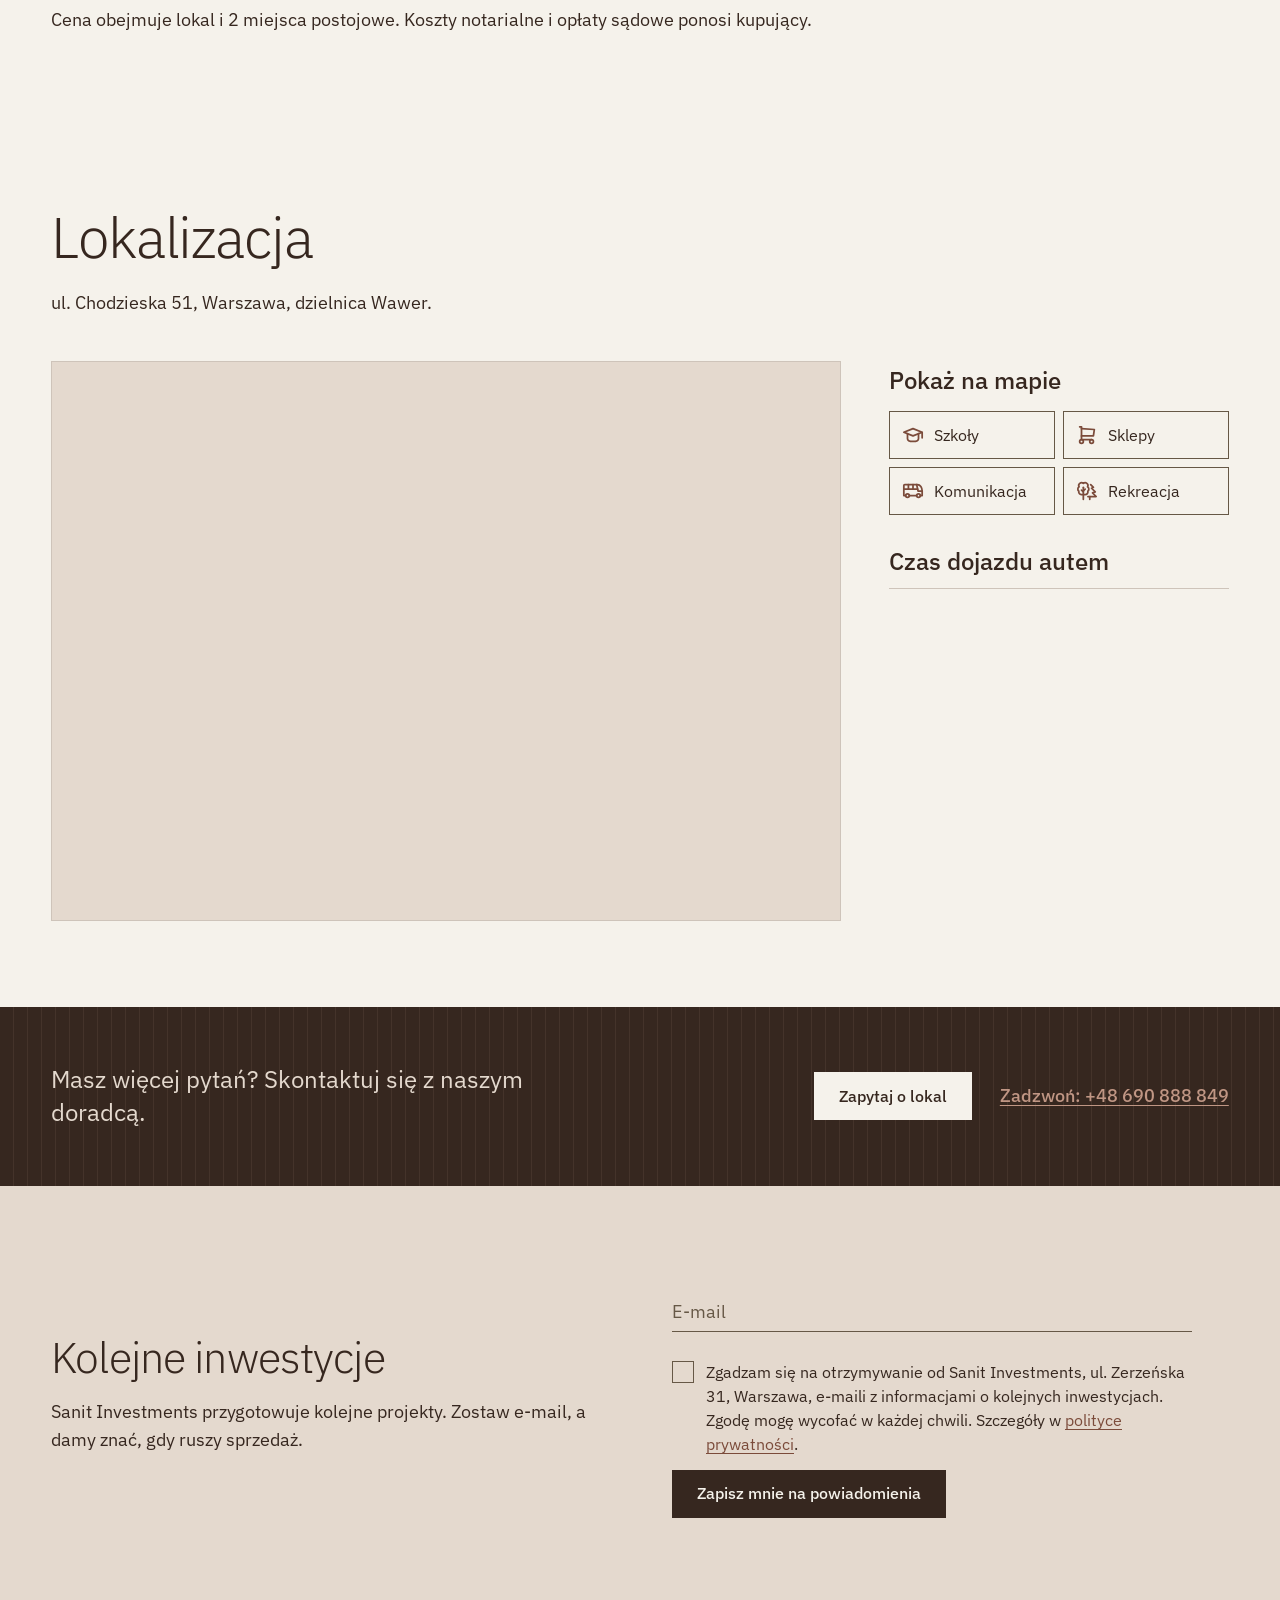
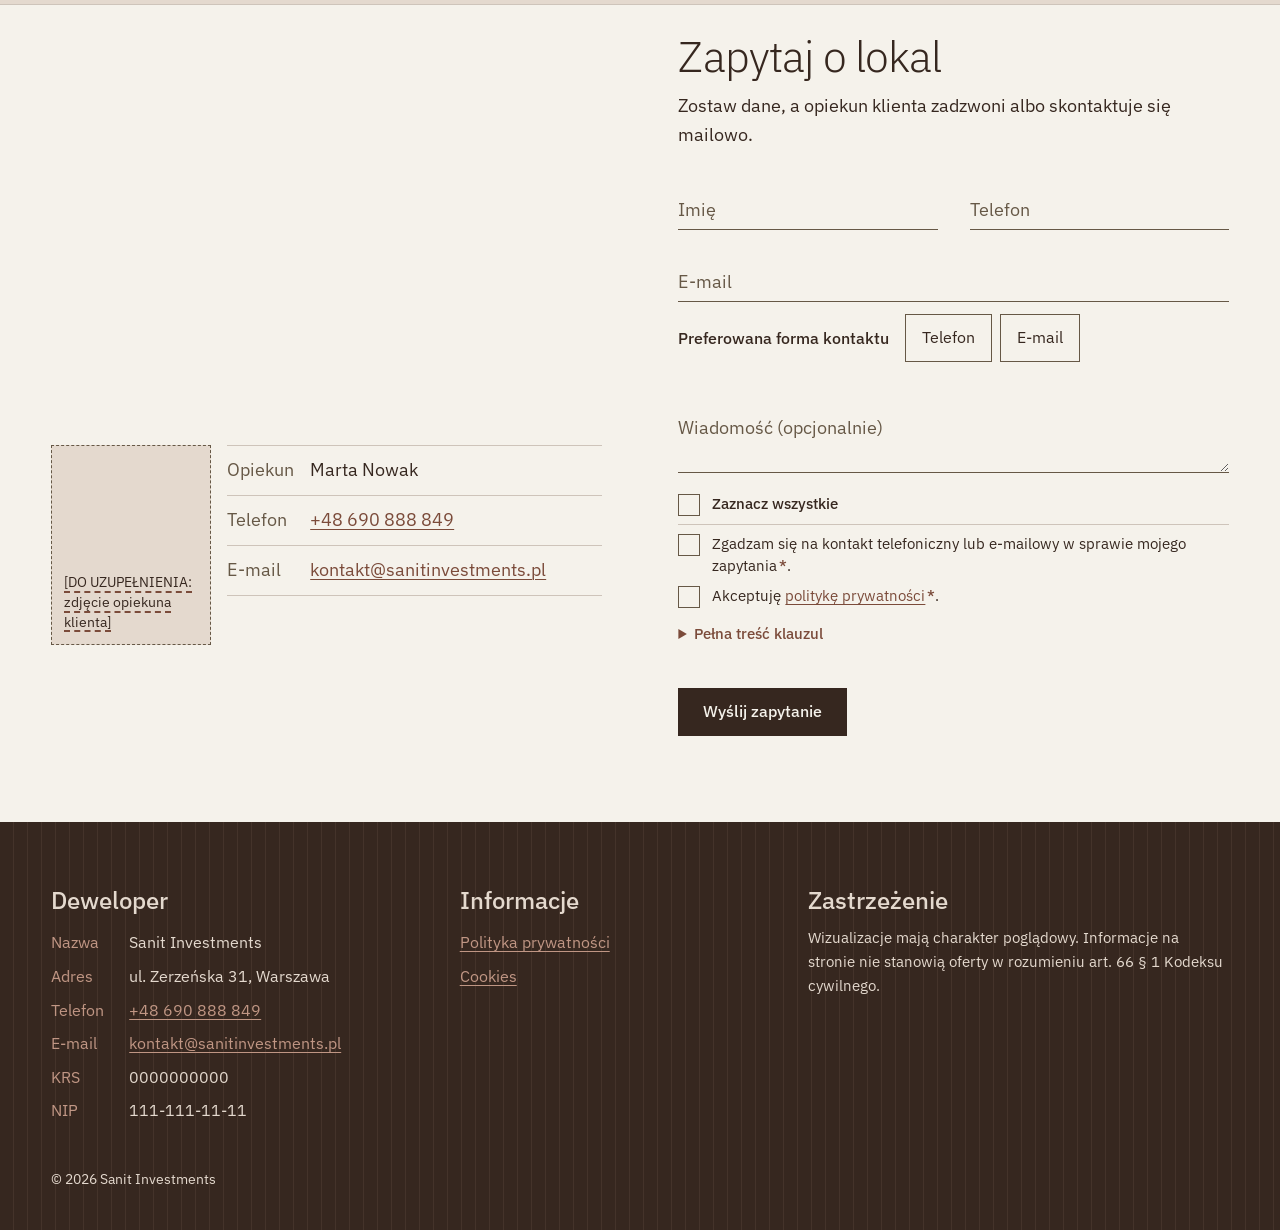
==== commit 3d2737b2: "Aktualizacja z repo źródłowego (commit 12ad4fe: wideo hero pod nowymi nazwami, bez starych podglądów" ====
--- a/index.html
+++ b/index.html
@@ -93,14 +93,14 @@
           <picture class="hero__plakat">
             <!-- Telefon: najwyżej 1280 px (jak wideo 720p, które zaraz go zakrywa), także przy DPR 3 -->
             <source type="image/webp" media="(max-width: 767px)" sizes="max(100vw, 107vh), 107vh"
-              srcset="assets/img/hero-plakat-640.webp 640w, assets/img/hero-plakat-1280.webp 1280w">
+              srcset="assets/img/hero-plakat-parking-640.webp 640w, assets/img/hero-plakat-parking-1280.webp 1280w">
             <source media="(max-width: 767px)" sizes="max(100vw, 107vh), 107vh"
-              srcset="assets/img/hero-plakat-640.jpg 640w, assets/img/hero-plakat-1280.jpg 1280w">
+              srcset="assets/img/hero-plakat-parking-640.jpg 640w, assets/img/hero-plakat-parking-1280.jpg 1280w">
             <source type="image/webp"
               sizes="(max-width: 859px) max(100vw, 996px, calc(178vh - 441px)), (max-width: 1279px) max(100vw, 996px, calc(178vh - 370px)), max(100vw, 996px, calc(178vh - 222px)), 100vw"
-              srcset="assets/img/hero-plakat-640.webp 640w, assets/img/hero-plakat-1280.webp 1280w, assets/img/hero-plakat-1920.webp 1920w, assets/img/hero-plakat-2560.webp 2560w">
-            <img src="assets/img/hero-plakat-1920.jpg"
-              srcset="assets/img/hero-plakat-640.jpg 640w, assets/img/hero-plakat-1280.jpg 1280w, assets/img/hero-plakat-1920.jpg 1920w, assets/img/hero-plakat-2560.jpg 2560w"
+              srcset="assets/img/hero-plakat-parking-640.webp 640w, assets/img/hero-plakat-parking-1280.webp 1280w, assets/img/hero-plakat-parking-1920.webp 1920w, assets/img/hero-plakat-parking-2560.webp 2560w">
+            <img src="assets/img/hero-plakat-parking-1920.jpg"
+              srcset="assets/img/hero-plakat-parking-640.jpg 640w, assets/img/hero-plakat-parking-1280.jpg 1280w, assets/img/hero-plakat-parking-1920.jpg 1920w, assets/img/hero-plakat-parking-2560.jpg 2560w"
               sizes="(max-width: 767px) max(100vw, 107vh), (max-width: 767px) 107vh, (max-width: 859px) max(100vw, 996px, calc(178vh - 441px)), (max-width: 1279px) max(100vw, 996px, calc(178vh - 370px)), max(100vw, 996px, calc(178vh - 222px)), 100vw"
               width="2560" height="1440" loading="eager" fetchpriority="high" decoding="async"
               alt="Trzypiętrowy budynek z białą elewacją, brązową okładziną i balkonami, przed nim parking z kostki, latarnie i trawnik; w głębi drugi budynek i drzewa">
